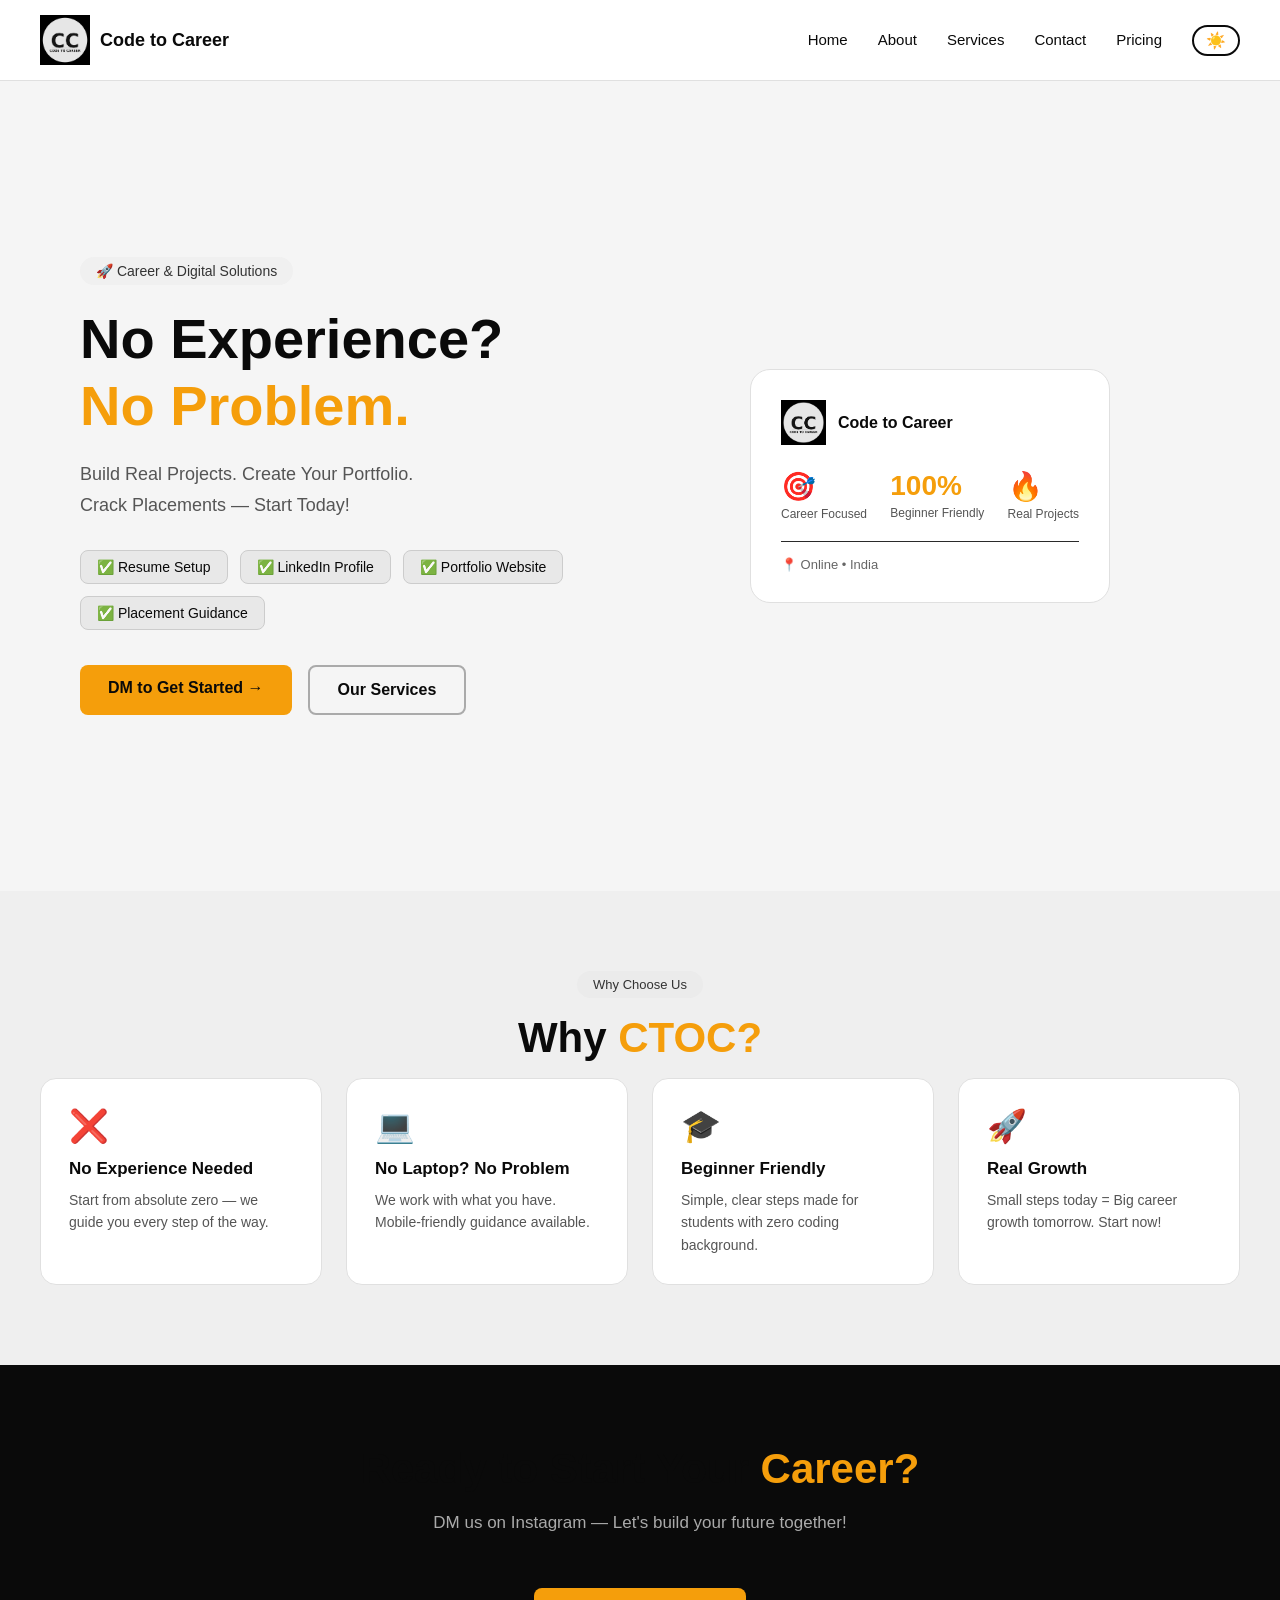
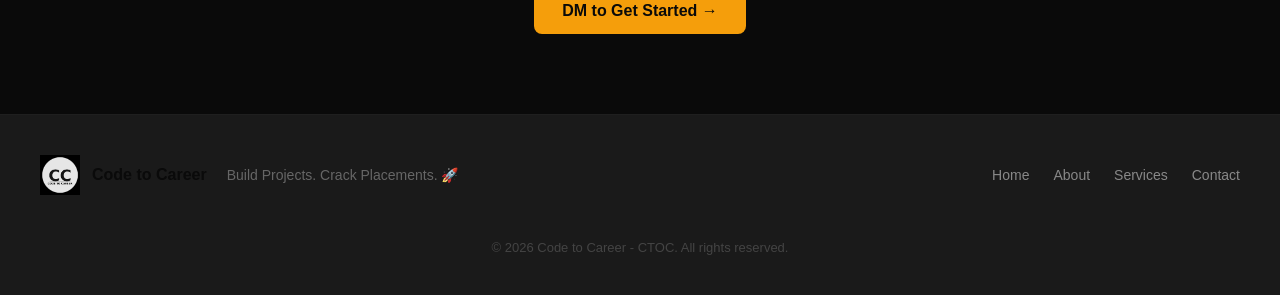
==== index.html @ 70b30215 "CTOC website first commit" ====
<!DOCTYPE html>
<html lang="en">
<head>
    <meta charset="UTF-8">
    <meta name="viewport" content="width=device-width, initial-scale=1.0">
    <title>Code to Career - CTOC</title>
    <link rel="icon" type="image/png" href="./assets/ctoc-white.png">
    <link rel="stylesheet" href="./styles.css">
</head>
<body>
    <nav class="navbar">
        <div class="container">
            <div class="nav-left">
                <img src="./assets/ctoc-white.png" alt="CTOC Logo" class="logo">
                <strong class="brand">Code to Career</strong>
            </div>
            <input type="checkbox" id="menu-toggle" class="menu-toggle">
            <label for="menu-toggle" class="hamburger">
                <span></span><span></span><span></span>
            </label>
            <ul class="nav-links">
                <li><a href="index.html" class="active">Home</a></li>
                <li><a href="about.html">About</a></li>
                <li><a href="services.html">Services</a></li>
                <li><a href="contact.html">Contact</a></li>
                <li><a href="pricing.html">Pricing</a></li>
                <li><button class="toggle-btn" onclick="toggleTheme()">🌙</button></li>
            </ul>
        </div>
    </nav>

    <section class="hero">
        <div class="hero-content">
            <span class="hero-badge">🚀 Career & Digital Solutions</span>
            <h1 class="hero-title">
                No Experience?<br>
                <span class="highlight">No Problem.</span>
            </h1>
            <p class="hero-sub">
                Build Real Projects. Create Your Portfolio.<br>
                Crack Placements — Start Today!
            </p>
            <div class="hero-tags">
                <span>✅ Resume Setup</span>
                <span>✅ LinkedIn Profile</span>
                <span>✅ Portfolio Website</span>
                <span>✅ Placement Guidance</span>
            </div>
            <div class="hero-btns">
                <a href="https://instagram.com/ctoc_careers" class="btn-primary" target="_blank">DM to Get Started →</a>
                <a href="services.html" class="btn-secondary">Our Services</a>
            </div>
        </div>
        <div class="hero-image">
            <div class="hero-card">
                <div class="card-top">
                    <img src="./assets/ctoc-white.png" alt="CTOC" class="card-logo">
                    <span>Code to Career</span>
                </div>
                <div class="card-stats">
                    <div class="stat">
                        <h3>🎯</h3>
                        <p>Career Focused</p>
                    </div>
                    <div class="stat">
                        <h3>100%</h3>
                        <p>Beginner Friendly</p>
                    </div>
                    <div class="stat">
                        <h3>🔥</h3>
                        <p>Real Projects</p>
                    </div>
                </div>
                <p class="card-tag">📍 Online • India</p>
            </div>
        </div>
    </section>

    <!-- Why CTOC -->
    <section class="why-section">
        <div class="section-container">
            <span class="section-badge">Why Choose Us</span>
            <h2 class="section-title">Why <span class="highlight">CTOC?</span></h2>
            <div class="why-grid">
                <div class="why-card">
                    <span>❌</span>
                    <h3>No Experience Needed</h3>
                    <p>Start from absolute zero — we guide you every step of the way.</p>
                </div>
                <div class="why-card">
                    <span>💻</span>
                    <h3>No Laptop? No Problem</h3>
                    <p>We work with what you have. Mobile-friendly guidance available.</p>
                </div>
                <div class="why-card">
                    <span>🎓</span>
                    <h3>Beginner Friendly</h3>
                    <p>Simple, clear steps made for students with zero coding background.</p>
                </div>
                <div class="why-card">
                    <span>🚀</span>
                    <h3>Real Growth</h3>
                    <p>Small steps today = Big career growth tomorrow. Start now!</p>
                </div>
            </div>
        </div>
    </section>

    <!-- CTA -->
    <section class="cta-section">
        <div class="section-container">
            <h2 class="section-title">Ready to Start Your <span class="highlight">Career?</span></h2>
            <p class="section-sub">DM us on Instagram — Let's build your future together!</p>
            <a href="https://instagram.com/ctoc_careers" class="btn-primary" target="_blank">DM to Get Started →</a>
        </div>
    </section>

    <footer class="footer">
        <div class="footer-container">
            <div class="footer-left">
                <img src="./assets/ctoc-white.png" alt="CTOC" class="footer-logo">
                <strong>Code to Career</strong>
                <p>Build Projects. Crack Placements. 🚀</p>
            </div>
            <div class="footer-links">
                <a href="index.html">Home</a>
                <a href="about.html">About</a>
                <a href="services.html">Services</a>
                <a href="contact.html">Contact</a>
            </div>
        </div>
        <p class="footer-copy">© 2026 Code to Career - CTOC. All rights reserved.</p>
    </footer>

    <script>
      const menuToggle = document.getElementById('menu-toggle');
const navLinks = document.querySelector('.nav-links');

document.querySelector('.hamburger').addEventListener('click', () => {
    navLinks.classList.toggle('open');
});
// Auto dark/light mode based on system
if (window.matchMedia('(prefers-color-scheme: light)').matches) {
    document.body.classList.add('light');
    document.querySelector('.toggle-btn').textContent = '☀️';
}
    </script>
</body>
</html>
---- styles.css ----
* {
    margin: 0;
    padding: 0;
    box-sizing: border-box;
    scroll-behavior: smooth;
}

body {
    font-family: 'Segoe UI', sans-serif;
    background-color: #0a0a0a;
    color: #ffffff;
    transition: background 0.3s, color 0.3s;
}

/* ===== LIGHT MODE ===== */
body.light { background-color: #f5f5f5; color: #0a0a0a; }
body.light .navbar { background-color: #ffffff; border-bottom: 1px solid #e0e0e0; }
body.light .brand { color: #0a0a0a; }
body.light .nav-links a { color: #0a0a0a; }
body.light .toggle-btn { border-color: #0a0a0a; }
body.light .hero-card { background: #ffffff; border: 1px solid #e0e0e0; color: #0a0a0a; }
body.light .hero-card .card-top span { color: #0a0a0a; }
body.light .hero-card .stat p { color: #555; }
body.light .hero-badge { background: #f0f0f0; color: #333; }
body.light .hero-sub { color: #555; }
body.light .hero-tags span { background: #e8e8e8; color: #0a0a0a; border-color: #ccc; }
body.light .btn-secondary { color: #0a0a0a; border-color: #aaa; }
body.light .hamburger span { background: #0a0a0a; }
body.light .section-badge { background: #ebebeb; color: #333; }
body.light .about-card { background: #ffffff; border-color: #e0e0e0; }
body.light .about-card p { color: #555; }
body.light .service-card { background: #ffffff; border-color: #e0e0e0; }
body.light .service-card p { color: #555; }
body.light .services { background: #efefef; }
body.light .contact-card { background: #ffffff; border-color: #e0e0e0; }
body.light .contact-card p { color: #555; }
body.light .footer { background: #1a1a1a; }
body.light .founder { background: #ffffff; border-color: #e0e0e0; }
body.light .founder-info p { color: #555; }
body.light .nav-links { background: #ffffff; }

/* ===== NAVBAR ===== */
.navbar {
    background-color: #0a0a0a;
    padding: 15px 40px;
    position: sticky;
    top: 0;
    z-index: 999;
    border-bottom: 1px solid #1f1f1f;
    transition: background 0.3s;
}

.container {
    display: flex;
    align-items: center;
    width: 100%;
    max-width: 1200px;
    margin: 0 auto;
}

.nav-left {
    display: flex;
    align-items: center;
    gap: 10px;
}

.logo { height: 50px; width: auto; }

.brand { color: #ffffff; font-size: 18px; white-space: nowrap; }

.nav-links {
    display: flex;
    list-style: none;
    gap: 30px;
    align-items: center;
    margin-left: auto;
}

.nav-links a {
    color: #ffffff;
    text-decoration: none;
    font-size: 15px;
    transition: color 0.3s;
}

.nav-links a:hover { color: #f59e0b; }

.toggle-btn {
    background: none;
    border: 2px solid #ffffff;
    border-radius: 50px;
    padding: 4px 12px;
    font-size: 16px;
    cursor: pointer;
    transition: all 0.3s;
}

.menu-toggle { display: none; }

.hamburger {
    display: none;
    flex-direction: column;
    gap: 5px;
    cursor: pointer;
    margin-left: auto;
}

.hamburger span {
    width: 25px;
    height: 2px;
    background: #ffffff;
    border-radius: 2px;
    transition: all 0.3s;
}

/* ===== HERO ===== */
.hero {
    min-height: 90vh;
    display: flex;
    align-items: center;
    justify-content: space-between;
    padding: 80px 40px;
    max-width: 1200px;
    margin: 0 auto;
    gap: 40px;
}

.hero-content { flex: 1; }

.hero-badge {
    display: inline-block;
    background: #1f1f1f;
    color: #f59e0b;
    padding: 6px 16px;
    border-radius: 50px;
    font-size: 14px;
    margin-bottom: 20px;
}

.hero-title {
    font-size: 56px;
    font-weight: 800;
    line-height: 1.2;
    margin-bottom: 20px;
}

.highlight { color: #f59e0b; }

.hero-sub {
    font-size: 18px;
    color: #aaaaaa;
    line-height: 1.7;
    margin-bottom: 30px;
}

.hero-tags {
    display: flex;
    flex-wrap: wrap;
    gap: 12px;
    margin-bottom: 35px;
}

.hero-tags span {
    background: #1a1a1a;
    color: #ffffff;
    padding: 8px 16px;
    border-radius: 8px;
    font-size: 14px;
    border: 1px solid #2a2a2a;
}

.hero-btns { display: flex; gap: 16px; flex-wrap: wrap; }

.btn-primary {
    background: #f59e0b;
    color: #0a0a0a;
    padding: 14px 28px;
    border-radius: 8px;
    text-decoration: none;
    font-weight: 700;
    font-size: 16px;
    transition: all 0.3s;
    display: inline-block;
}

.btn-primary:hover { background: #d97706; transform: translateY(-2px); }

.btn-secondary {
    background: transparent;
    color: #ffffff;
    padding: 14px 28px;
    border-radius: 8px;
    text-decoration: none;
    font-weight: 600;
    font-size: 16px;
    border: 2px solid #333;
    transition: all 0.3s;
    display: inline-block;
}

.btn-secondary:hover { border-color: #f59e0b; color: #f59e0b; }

.hero-image { flex: 1; display: flex; justify-content: center; }

.hero-card {
    background: #141414;
    border: 1px solid #2a2a2a;
    border-radius: 20px;
    padding: 30px;
    width: 100%;
    max-width: 360px;
}

.card-top { display: flex; align-items: center; gap: 12px; margin-bottom: 25px; }
.card-logo { height: 45px; width: auto; }
.card-top span { font-weight: 700; font-size: 16px; color: #fff; }

.card-stats { display: flex; justify-content: space-between; margin-bottom: 20px; }
.stat h3 { font-size: 28px; font-weight: 800; color: #f59e0b; }
.stat p { font-size: 12px; color: #888; margin-top: 4px; }

.card-tag {
    font-size: 13px;
    color: #666;
    border-top: 1px solid #2a2a2a;
    padding-top: 15px;
}

/* ===== SECTIONS ===== */
.section { padding: 80px 40px; }

.section-container {
    max-width: 1200px;
    margin: 0 auto;
    text-align: center;
}

.section-badge {
    display: inline-block;
    background: #1f1f1f;
    color: #f59e0b;
    padding: 6px 16px;
    border-radius: 50px;
    font-size: 13px;
    margin-bottom: 16px;
}

.section-title {
    font-size: 42px;
    font-weight: 800;
    margin-bottom: 16px;
}

.section-sub {
    font-size: 17px;
    color: #aaa;
    max-width: 600px;
    margin: 0 auto 50px;
    line-height: 1.7;
}

/* ===== ABOUT ===== */
.about-grid {
    display: grid;
    grid-template-columns: repeat(3, 1fr);
    gap: 24px;
    margin-bottom: 60px;
    text-align: left;
}

.about-card {
    background: #141414;
    border: 1px solid #2a2a2a;
    border-radius: 16px;
    padding: 28px;
    transition: transform 0.3s;
}

.about-card:hover { transform: translateY(-4px); }
.about-icon { font-size: 32px; display: block; margin-bottom: 16px; }
.about-card h3 { font-size: 20px; margin-bottom: 10px; }
.about-card p { color: #888; line-height: 1.6; font-size: 15px; }

.founder {
    display: flex;
    align-items: center;
    gap: 40px;
    background: #141414;
    border: 1px solid #2a2a2a;
    border-radius: 20px;
    padding: 40px;
    text-align: left;
    margin-top: 20px;
}

.founder-placeholder {
    width: 120px;
    height: 120px;
    border-radius: 50%;
    background: #f59e0b;
    color: #0a0a0a;
    font-size: 36px;
    font-weight: 800;
    display: flex;
    align-items: center;
    justify-content: center;
    flex-shrink: 0;
}

.founder-info h3 { font-size: 22px; margin: 10px 0; }
.founder-info p { color: #888; line-height: 1.7; margin-bottom: 20px; font-style: italic; }

/* ===== SERVICES ===== */
.services { background: #0d0d0d; }

.services-grid {
    display: grid;
    grid-template-columns: repeat(3, 1fr);
    gap: 24px;
    text-align: left;
}

.service-card {
    background: #141414;
    border: 1px solid #2a2a2a;
    border-radius: 16px;
    padding: 28px;
    transition: transform 0.3s, border-color 0.3s;
    position: relative;
}

.service-card:hover { transform: translateY(-4px); border-color: #f59e0b; }
.service-icon { font-size: 32px; display: block; margin-bottom: 16px; }
.service-card h3 { font-size: 18px; margin-bottom: 10px; }
.service-card p { color: #888; line-height: 1.6; font-size: 15px; }

.highlight-card { border-color: #f59e0b44; }

.coming-soon {
    display: inline-block;
    background: #f59e0b;
    color: #0a0a0a;
    font-size: 12px;
    font-weight: 700;
    padding: 4px 12px;
    border-radius: 50px;
    margin-top: 12px;
}

/* ===== CONTACT ===== */
.contact-grid {
    display: grid;
    grid-template-columns: repeat(2, 1fr);
    gap: 24px;
    max-width: 800px;
    margin: 0 auto;
}

.contact-card {
    background: #141414;
    border: 1px solid #2a2a2a;
    border-radius: 16px;
    padding: 28px;
    transition: transform 0.3s;
}

.contact-card:hover { transform: translateY(-4px); }
.contact-icon { font-size: 32px; display: block; margin-bottom: 16px; }
.contact-card h3 { font-size: 20px; margin-bottom: 8px; }
.contact-card p { color: #888; margin-bottom: 20px; font-size: 15px; }

/* ===== FOOTER ===== */
.footer {
    background: #050505;
    padding: 40px;
    border-top: 1px solid #1f1f1f;
}

.footer-container {
    max-width: 1200px;
    margin: 0 auto;
    display: flex;
    justify-content: space-between;
    align-items: center;
    margin-bottom: 24px;
    flex-wrap: wrap;
    gap: 20px;
}

.footer-left {
    display: flex;
    align-items: center;
    gap: 12px;
}

.footer-logo { height: 40px; }
.footer-left strong { font-size: 16px; }
.footer-left p { color: #666; font-size: 14px; margin-left: 8px; }

.footer-links {
    display: flex;
    gap: 24px;
}

.footer-links a {
    color: #888;
    text-decoration: none;
    font-size: 14px;
    transition: color 0.3s;
}

.footer-links a:hover { color: #f59e0b; }

.footer-copy {
    text-align: center;
    color: #444;
    font-size: 13px;
    max-width: 1200px;
    margin: 0 auto;
    border-top: 1px solid #1a1a1a;
    padding-top: 20px;
}

/* ===== MEDIA QUERIES ===== */
@media (max-width: 768px) {
    .navbar { padding: 15px 20px; }
    .hamburger { display: flex; }

    .nav-links {
        display: none;
        flex-direction: column;
        position: absolute;
        top: 80px;
        left: 0;
        width: 100%;
        background: #0a0a0a;
        padding: 20px;
        gap: 20px;
        border-bottom: 1px solid #1f1f1f;
    }

    .menu-toggle:checked ~ .nav-links { display: flex; }

    .hero {
        flex-direction: column;
        padding: 40px 20px;
        text-align: center;
        min-height: auto;
    }

    .hero-title { font-size: 36px; }
    .hero-tags { justify-content: center; }
    .hero-btns { justify-content: center; }
    .hero-card { max-width: 100%; }

    .section { padding: 60px 20px; }
    .section-title { font-size: 32px; }

    .about-grid { grid-template-columns: 1fr; }
    .services-grid { grid-template-columns: 1fr; }
    .contact-grid { grid-template-columns: 1fr; }

    .founder {
        flex-direction: column;
        text-align: center;
    }

    .footer-container { flex-direction: column; text-align: center; }
    .footer-left { flex-direction: column; }
    .footer-links { flex-wrap: wrap; justify-content: center; }
}

@media (max-width: 480px) {
    .hero-title { font-size: 28px; }
    .btn-primary, .btn-secondary { width: 100%; text-align: center; }
    .brand { font-size: 14px; }
}

/* ===== PAGE HERO ===== */
.page-hero {
    padding: 80px 40px 40px;
    text-align: center;
}

/* ===== WHY SECTION ===== */
.why-section { padding: 80px 40px; background: #0d0d0d; }
.why-grid {
    display: grid;
    grid-template-columns: repeat(4, 1fr);
    gap: 24px;
    text-align: left;
}
.why-card {
    background: #141414;
    border: 1px solid #2a2a2a;
    border-radius: 16px;
    padding: 28px;
    transition: transform 0.3s;
}
.why-card:hover { transform: translateY(-4px); }
.why-card span { font-size: 32px; display: block; margin-bottom: 14px; }
.why-card h3 { font-size: 17px; margin-bottom: 10px; }
.why-card p { color: #888; font-size: 14px; line-height: 1.6; }

body.light .why-section { background: #efefef; }
body.light .why-card { background: #ffffff; border-color: #e0e0e0; }
body.light .why-card p { color: #555; }

/* ===== CTA SECTION ===== */
.cta-section {
    padding: 80px 40px;
    text-align: center;
    background: #0a0a0a;
}

/* ===== TEAM ===== */
.team-grid {
    display: grid;
    grid-template-columns: repeat(3, 1fr);
    gap: 24px;
    margin-top: 30px;
}

.team-card {
    background: #141414;
    border: 1px solid #2a2a2a;
    border-radius: 20px;
    padding: 32px 24px;
    text-align: center;
    transition: transform 0.3s;
}

.team-card:hover { transform: translateY(-4px); }

.team-photo {
    width: 90px;
    height: 90px;
    border-radius: 50%;
    background: #f59e0b;
    color: #0a0a0a;
    font-size: 36px;
    font-weight: 800;
    display: flex;
    align-items: center;
    justify-content: center;
    margin: 0 auto 16px;
}

.team-card h3 { font-size: 20px; margin-bottom: 6px; }

.team-role {
    display: inline-block;
    background: #f59e0b22;
    color: #f59e0b;
    font-size: 13px;
    font-weight: 600;
    padding: 4px 14px;
    border-radius: 50px;
    margin-bottom: 14px;
}

.team-card p {
    color: #888;
    font-size: 14px;
    line-height: 1.6;
    margin-bottom: 20px;
}

.team-links {
    display: flex;
    gap: 12px;
    justify-content: center;
}

.team-links a {
    color: #f59e0b;
    text-decoration: none;
    font-size: 13px;
    border: 1px solid #f59e0b44;
    padding: 6px 14px;
    border-radius: 6px;
    transition: all 0.3s;
}

.team-links a:hover { background: #f59e0b; color: #0a0a0a; }

body.light .team-card { background: #ffffff; border-color: #e0e0e0; }
body.light .team-card p { color: #555; }

@media (max-width: 768px) {
    .why-grid { grid-template-columns: 1fr 1fr; }
    .team-grid { grid-template-columns: 1fr; }
    .page-hero { padding: 60px 20px 30px; }
}

@media (max-width: 480px) {
    .why-grid { grid-template-columns: 1fr; }
}

/* ===== TEAM PHOTO ===== */
.team-photo-wrap {
    width: 110px;
    height: 110px;
    border-radius: 50%;
    margin: 0 auto 16px;
    overflow: hidden;
    border: 3px solid #f59e0b;
}

.team-img {
    width: 100%;
    height: 100%;
    object-fit: cover;
}

.founder-role { background: #f59e0b22; color: #f59e0b; }
.sales-role   { background: #10b98122; color: #10b981; }
.dev-role     { background: #8b5cf622; color: #8b5cf6; }

/* ===== TEAM PHOTO FIX ===== */
.team-photo-wrap {
    width: 120px;
    height: 120px;
    border-radius: 50%;
    margin: 0 auto 16px;
    overflow: hidden;
    border: 3px solid #f59e0b;
    flex-shrink: 0;
}

.team-img {
    width: 100%;
    height: 100%;
    object-fit: cover;
    object-position: top center;
}

.founder-border { border-color: #f59e0b; }
.sales-border   { border-color: #10b981; }
.dev-border     { border-color: #8b5cf6; }

.team-card {
    background: #141414;
    border: 1px solid #2a2a2a;
    border-radius: 20px;
    padding: 32px 24px;
    text-align: center;
    transition: transform 0.3s;
}

.team-card:hover { transform: translateY(-4px); }
.team-card h3 { font-size: 20px; margin-bottom: 6px; }

.team-role {
    display: inline-block;
    font-size: 13px;
    font-weight: 600;
    padding: 4px 14px;
    border-radius: 50px;
    margin-bottom: 14px;
}

.founder-role { background: #f59e0b22; color: #f59e0b; }
.sales-role   { background: #10b98122; color: #10b981; }
.dev-role     { background: #8b5cf622; color: #8b5cf6; }

.team-card p {
    color: #888;
    font-size: 14px;
    line-height: 1.6;
    margin-bottom: 20px;
}

.team-links {
    display: flex;
    gap: 12px;
    justify-content: center;
}

.team-links a {
    color: #f59e0b;
    text-decoration: none;
    font-size: 13px;
    border: 1px solid #f59e0b44;
    padding: 6px 14px;
    border-radius: 6px;
    transition: all 0.3s;
}

.team-links a:hover { background: #f59e0b; color: #0a0a0a; }

.team-grid {
    display: grid;
    grid-template-columns: repeat(3, 1fr);
    gap: 24px;
    margin-top: 30px;
}

body.light .team-card { background: #ffffff; border-color: #e0e0e0; }
body.light .team-card p { color: #555; }

@media (max-width: 768px) {
    .team-grid { grid-template-columns: 1fr; }
}

/* ===== TEAM PHOTO BETTER STYLE ===== */
.team-photo-wrap {
    width: 140px;
    height: 140px;
    border-radius: 50%;
    margin: 0 auto 20px;
    overflow: hidden;
    padding: 4px;
    position: relative;
}

.founder-border { background: linear-gradient(135deg, #f59e0b, #f97316); }
.sales-border   { background: linear-gradient(135deg, #10b981, #06b6d4); }
.dev-border     { background: linear-gradient(135deg, #8b5cf6, #ec4899); }

.team-photo-inner {
    width: 100%;
    height: 100%;
    border-radius: 50%;
    overflow: hidden;
    background: #0a0a0a;
}

.team-img {
    width: 100%;
    height: 100%;
    object-fit: cover;
    object-position: top center;
    border-radius: 50%;
    transition: transform 0.4s;
}

.team-card:hover .team-img {
    transform: scale(1.08);
}

/* ===== CERTIFICATE PAGE ===== */
.cert-benefits {
    display: grid;
    grid-template-columns: repeat(4, 1fr);
    gap: 24px;
    margin-top: 40px;
    text-align: left;
}

.cert-benefit-card {
    background: #141414;
    border: 1px solid #2a2a2a;
    border-radius: 16px;
    padding: 28px;
    transition: transform 0.3s;
}

.cert-benefit-card:hover { transform: translateY(-4px); }
.cert-benefit-card span { font-size: 32px; display: block; margin-bottom: 14px; }
.cert-benefit-card h3 { font-size: 17px; margin-bottom: 10px; }
.cert-benefit-card p { color: #888; font-size: 14px; line-height: 1.6; }

.cert-programs {
    display: flex;
    flex-direction: column;
    gap: 20px;
    margin-top: 30px;
}

.cert-card {
    background: #141414;
    border: 1px solid #2a2a2a;
    border-radius: 16px;
    padding: 28px;
    display: flex;
    align-items: center;
    gap: 24px;
    transition: border-color 0.3s;
    text-align: left;
}

.cert-card:hover { border-color: #f59e0b; }

.cert-icon {
    font-size: 42px;
    flex-shrink: 0;
    width: 70px;
    height: 70px;
    background: #1a1a1a;
    border-radius: 14px;
    display: flex;
    align-items: center;
    justify-content: center;
}

.cert-info { flex: 1; }
.cert-info h3 { font-size: 20px; margin-bottom: 8px; }
.cert-info p { color: #888; font-size: 14px; line-height: 1.6; margin-bottom: 14px; }

.cert-tags {
    display: flex;
    gap: 8px;
    flex-wrap: wrap;
}

.cert-tags span {
    background: #1f1f1f;
    color: #f59e0b;
    font-size: 12px;
    padding: 4px 12px;
    border-radius: 50px;
    border: 1px solid #f59e0b33;
}

.cert-cta {
    margin-top: 80px;
    text-align: center;
    padding: 60px;
    background: #141414;
    border-radius: 24px;
    border: 1px solid #2a2a2a;
}

body.light .cert-benefit-card { background: #fff; border-color: #e0e0e0; }
body.light .cert-benefit-card p { color: #555; }
body.light .cert-card { background: #fff; border-color: #e0e0e0; }
body.light .cert-info p { color: #555; }
body.light .cert-icon { background: #f0f0f0; }
body.light .cert-tags span { background: #fff8e7; }
body.light .cert-cta { background: #fff; border-color: #e0e0e0; }

@media (max-width: 768px) {
    .cert-benefits { grid-template-columns: 1fr 1fr; }
    .cert-card { flex-direction: column; text-align: center; }
    .cert-tags { justify-content: center; }
    .cert-cta { padding: 30px 20px; }
}

@media (max-width: 480px) {
    .cert-benefits { grid-template-columns: 1fr; }
}

/* ===== PRICING ===== */
.btn-download {
    display: inline-block;
    background: #f59e0b;
    color: #0a0a0a;
    padding: 14px 32px;
    border-radius: 8px;
    text-decoration: none;
    font-weight: 700;
    font-size: 16px;
    margin-top: 20px;
    transition: all 0.3s;
    border: none;
    cursor: pointer;
}

.btn-download:hover { background: #d97706; transform: translateY(-2px); }

.pricing-grid {
    display: grid;
    grid-template-columns: repeat(4, 1fr);
    gap: 24px;
    margin-top: 40px;
    align-items: start;
}

.pricing-grid.two-col {
    grid-template-columns: repeat(2, 1fr);
    max-width: 800px;
    margin: 40px auto 0;
}

.pricing-card {
    background: #141414;
    border: 1px solid #2a2a2a;
    border-radius: 20px;
    padding: 28px 24px;
    text-align: left;
    position: relative;
    transition: transform 0.3s;
}

.pricing-card:hover { transform: translateY(-4px); }

.popular-card {
    border-color: #f59e0b;
    background: #141414;
}

.popular-badge {
    display: inline-block;
    background: #f59e0b;
    color: #0a0a0a;
    font-size: 11px;
    font-weight: 700;
    padding: 4px 14px;
    border-radius: 50px;
    margin-bottom: 16px;
    letter-spacing: 1px;
}

.pricing-icon { font-size: 36px; margin-bottom: 12px; }

.pricing-price {
    font-size: 36px;
    font-weight: 800;
    color: #f59e0b;
    margin-bottom: 8px;
}

.pricing-price span {
    font-size: 12px;
    color: #666;
    font-weight: 400;
    display: block;
}

.pricing-card h3 {
    font-size: 18px;
    margin-bottom: 16px;
    color: #fff;
}

.pricing-features {
    list-style: none;
    margin-bottom: 20px;
}

.pricing-features li {
    font-size: 13px;
    color: #aaa;
    padding: 5px 0;
    border-bottom: 1px solid #1f1f1f;
    line-height: 1.5;
}

.best-for {
    font-size: 12px;
    color: #666;
    font-style: italic;
    margin-bottom: 20px;
    line-height: 1.5;
}

.plan-tag {
    font-size: 11px;
    color: #f59e0b;
    letter-spacing: 1px;
    margin-bottom: 16px;
    font-weight: 600;
}

body.light .pricing-card { background: #fff; border-color: #e0e0e0; }
body.light .popular-card { border-color: #f59e0b; }
body.light .pricing-card h3 { color: #0a0a0a; }
body.light .pricing-features li { color: #555; border-color: #eee; }
body.light .best-for { color: #888; }

@media (max-width: 1024px) {
    .pricing-grid { grid-template-columns: repeat(2, 1fr); }
}

@media (max-width: 768px) {
    .pricing-grid { grid-template-columns: 1fr; }
    .pricing-grid.two-col { grid-template-columns: 1fr; }
}

/* ===== CERTIFICATE PREVIEW ===== */
.cert-preview-section {
    margin-top: 70px;
    text-align: center;
}

.cert-preview-box {
    background: #141414;
    border: 2px solid #f59e0b44;
    border-radius: 20px;
    padding: 30px;
    margin-top: 30px;
}

.cert-preview-btns {
    display: flex;
    gap: 16px;
    justify-content: center;
    margin-top: 20px;
    flex-wrap: wrap;
}

body.light .cert-preview-box {
    background: #ffffff;
    border-color: #f59e0b66;
}

@media (max-width: 768px) {
    .cert-preview-box iframe {
        height: 300px;
    }
}
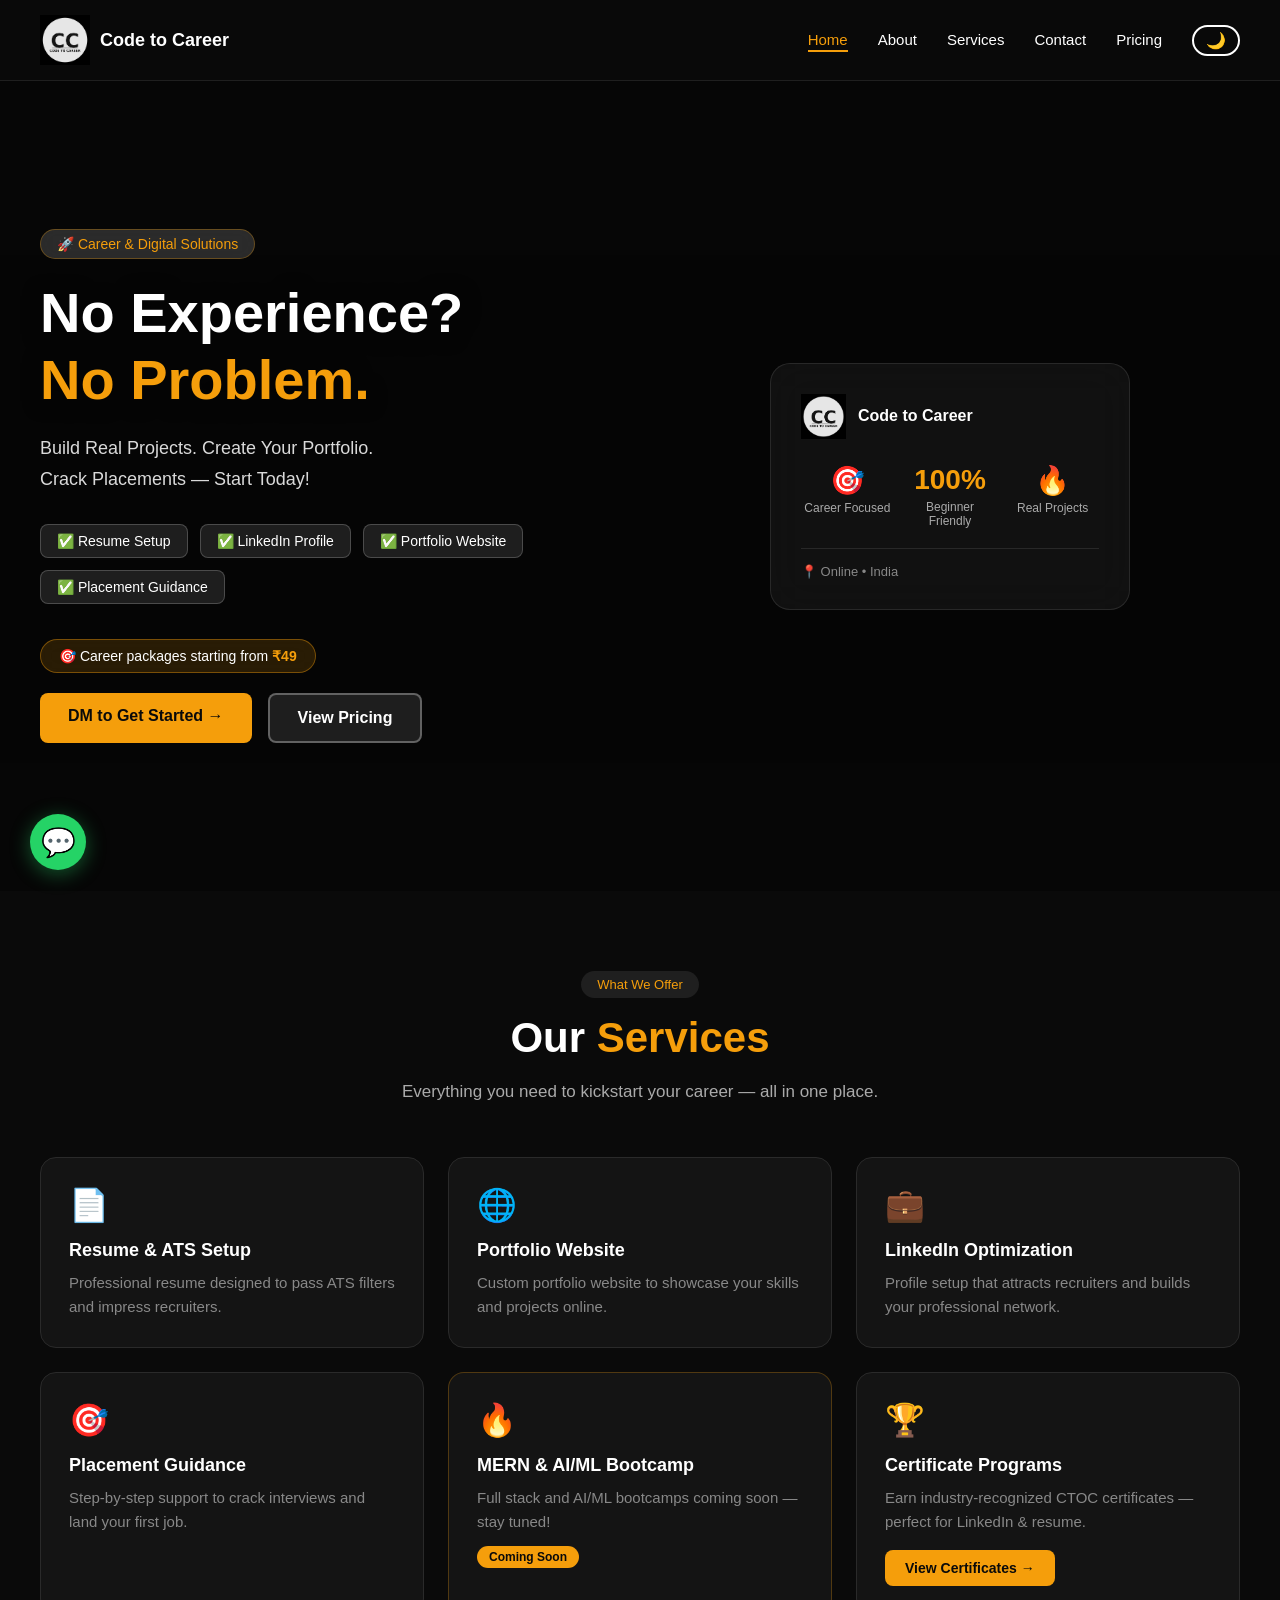
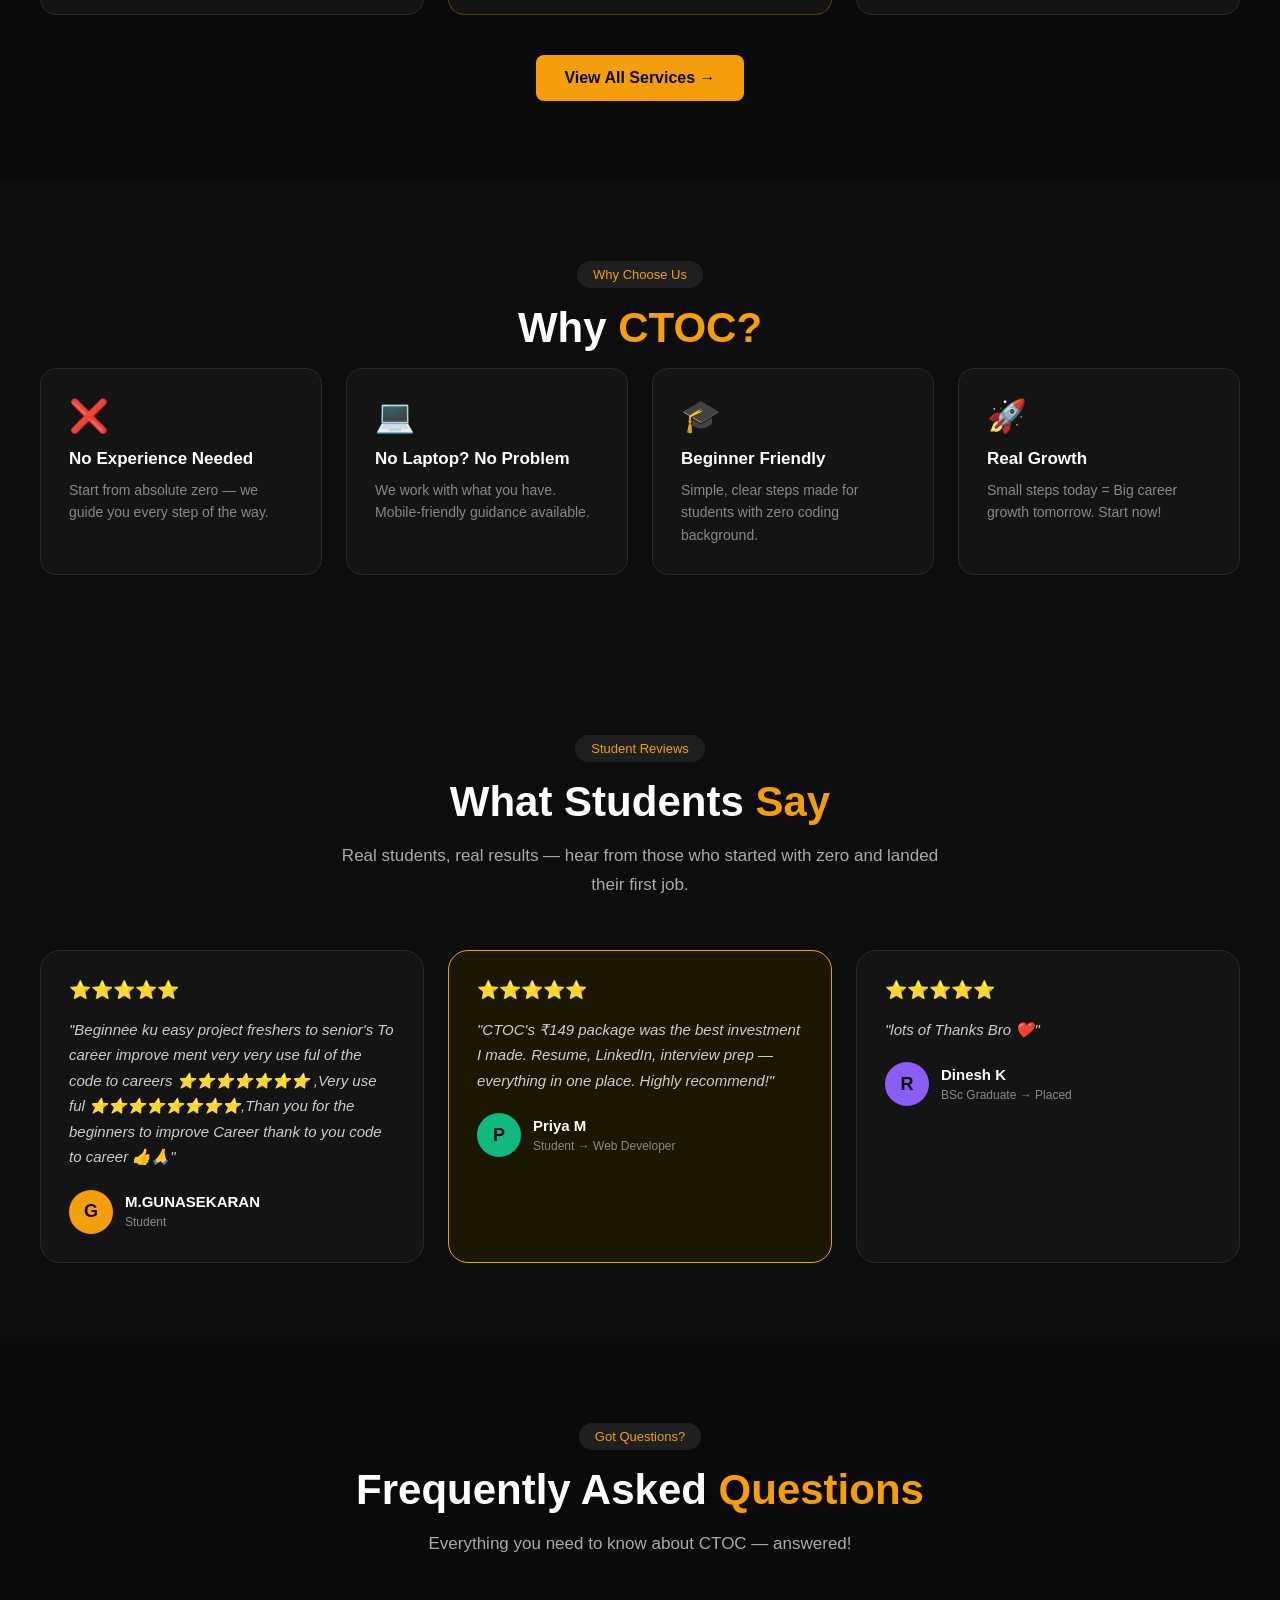
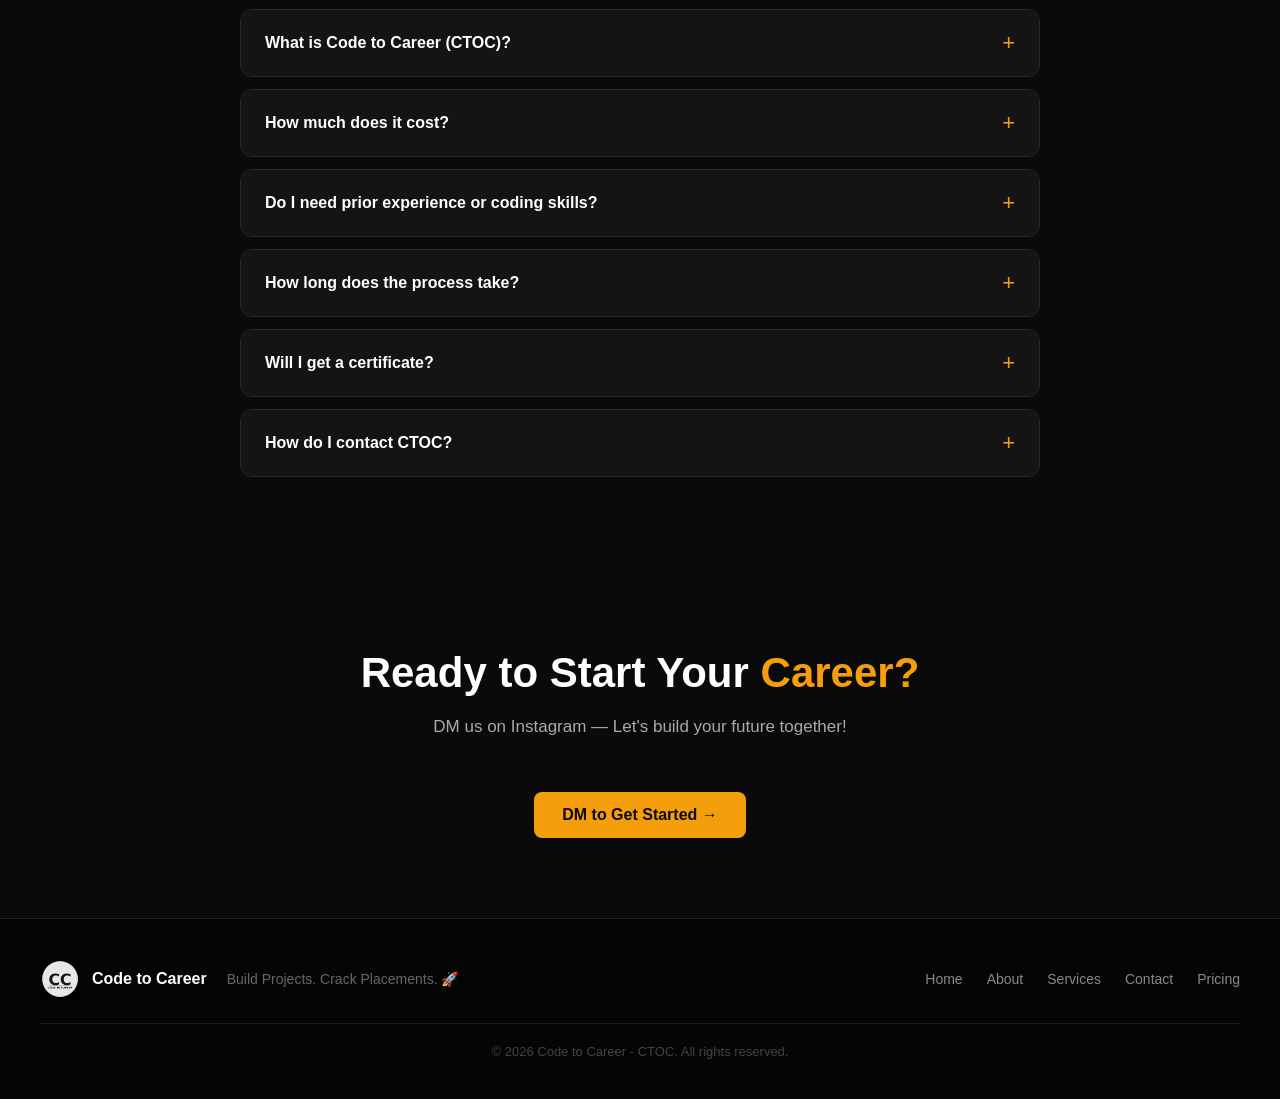
==== commit a460e357: "updtaed a animation" ====
--- a/index.html
+++ b/index.html
@@ -3,12 +3,35 @@
 <head>
     <meta charset="UTF-8">
     <meta name="viewport" content="width=device-width, initial-scale=1.0">
-    <title>Code to Career - CTOC</title>
+    <title>Code to Career - CTOC | Career & Digital Solutions</title>
+    <!-- SEO Meta Tags -->
+    <meta name="description" content="Code to Career (CTOC) helps students become placement-ready with ATS resumes, LinkedIn optimization, portfolio websites, and placement guidance. Starting from ₹49!">
+    <meta name="keywords" content="Code to Career, CTOC, career guidance, resume building, LinkedIn optimization, portfolio website, placement guidance, fresher jobs, student career, ATS resume">
+    <meta name="author" content="Code to Career - CTOC">
+    <meta name="robots" content="index, follow">
+
+    <!-- Open Graph (WhatsApp, Facebook, Instagram preview) -->
+    <meta property="og:type" content="website">
+    <meta property="og:title" content="Code to Career - CTOC | Career & Digital Solutions">
+    <meta property="og:description" content="Code to Career (CTOC) helps students become placement-ready with ATS resumes, LinkedIn optimization, portfolio websites, and placement guidance. Starting from ₹49!">
+    <meta property="og:url" content="https://ctoc-careers.github.io">
+    <meta property="og:image" content="https://ctoc-careers.github.io/assets/ctoc-white.png">
+    <meta property="og:site_name" content="Code to Career - CTOC">
+
+    <!-- Twitter Card -->
+    <meta name="twitter:card" content="summary_large_image">
+    <meta name="twitter:title" content="Code to Career - CTOC | Career & Digital Solutions">
+    <meta name="twitter:description" content="Code to Career (CTOC) helps students become placement-ready with ATS resumes, LinkedIn optimization, portfolio websites, and placement guidance. Starting from ₹49!">
+    <meta name="twitter:image" content="https://ctoc-careers.github.io/assets/ctoc-white.png">
+
     <link rel="icon" type="image/png" href="./assets/ctoc-white.png">
     <link rel="stylesheet" href="./styles.css">
+    <script>if(localStorage.getItem('ctoc_theme')==='light')document.documentElement.setAttribute('data-theme','light');</script>
 </head>
 <body>
-    <nav class="navbar">
+
+    <!-- NAVBAR -->
+    <nav class="navbar" id="navbar">
         <div class="container">
             <div class="nav-left">
                 <img src="./assets/ctoc-white.png" alt="CTOC Logo" class="logo">
@@ -29,26 +52,30 @@
         </div>
     </nav>
 
-    <section class="hero">
+    <!-- HERO -->
+    <section class="hero" id="home">
+        <div class="hero-video-wrap">
+            <video class="hero-video" autoplay muted loop playsinline>
+                <source src="./assets/background.mp4" type="video/mp4">
+            </video>
+        </div>
+        <div class="hero-overlay"></div>
         <div class="hero-content">
             <span class="hero-badge">🚀 Career & Digital Solutions</span>
-            <h1 class="hero-title">
-                No Experience?<br>
-                <span class="highlight">No Problem.</span>
-            </h1>
-            <p class="hero-sub">
-                Build Real Projects. Create Your Portfolio.<br>
-                Crack Placements — Start Today!
-            </p>
+            <h1 class="hero-title">No Experience?<br><span class="highlight">No Problem.</span></h1>
+            <p class="hero-sub">Build Real Projects. Create Your Portfolio.<br>Crack Placements — Start Today!</p>
             <div class="hero-tags">
                 <span>✅ Resume Setup</span>
                 <span>✅ LinkedIn Profile</span>
                 <span>✅ Portfolio Website</span>
                 <span>✅ Placement Guidance</span>
             </div>
+            <div class="hero-price-badge">
+                🎯 Career packages starting from <strong>₹49</strong>
+            </div>
             <div class="hero-btns">
                 <a href="https://instagram.com/ctoc_careers" class="btn-primary" target="_blank">DM to Get Started →</a>
-                <a href="services.html" class="btn-secondary">Our Services</a>
+                <a href="pricing.html" class="btn-secondary">View Pricing</a>
             </div>
         </div>
         <div class="hero-image">
@@ -58,50 +85,195 @@
                     <span>Code to Career</span>
                 </div>
                 <div class="card-stats">
-                    <div class="stat">
-                        <h3>🎯</h3>
-                        <p>Career Focused</p>
-                    </div>
-                    <div class="stat">
-                        <h3>100%</h3>
-                        <p>Beginner Friendly</p>
-                    </div>
-                    <div class="stat">
-                        <h3>🔥</h3>
-                        <p>Real Projects</p>
-                    </div>
+                    <div class="stat"><h3>🎯</h3><p>Career Focused</p></div>
+                    <div class="stat"><h3>100%</h3><p>Beginner Friendly</p></div>
+                    <div class="stat"><h3>🔥</h3><p>Real Projects</p></div>
                 </div>
                 <p class="card-tag">📍 Online • India</p>
             </div>
         </div>
     </section>
 
-    <!-- Why CTOC -->
+    <!-- SERVICES PREVIEW -->
+    <section class="services-preview section">
+        <div class="section-container">
+            <span class="section-badge">What We Offer</span>
+            <h2 class="section-title">Our <span class="highlight">Services</span></h2>
+            <p class="section-sub">Everything you need to kickstart your career — all in one place.</p>
+            <div class="services-grid">
+                <div class="service-card">
+                    <span class="service-icon">📄</span>
+                    <h3>Resume & ATS Setup</h3>
+                    <p>Professional resume designed to pass ATS filters and impress recruiters.</p>
+                </div>
+                <div class="service-card">
+                    <span class="service-icon">🌐</span>
+                    <h3>Portfolio Website</h3>
+                    <p>Custom portfolio website to showcase your skills and projects online.</p>
+                </div>
+                <div class="service-card">
+                    <span class="service-icon">💼</span>
+                    <h3>LinkedIn Optimization</h3>
+                    <p>Profile setup that attracts recruiters and builds your professional network.</p>
+                </div>
+                <div class="service-card">
+                    <span class="service-icon">🎯</span>
+                    <h3>Placement Guidance</h3>
+                    <p>Step-by-step support to crack interviews and land your first job.</p>
+                </div>
+                <div class="service-card highlight-card">
+                    <span class="service-icon">🔥</span>
+                    <h3>MERN & AI/ML Bootcamp</h3>
+                    <p>Full stack and AI/ML bootcamps coming soon — stay tuned!</p>
+                    <span class="coming-soon">Coming Soon</span>
+                </div>
+                <div class="service-card">
+                    <span class="service-icon">🏆</span>
+                    <h3>Certificate Programs</h3>
+                    <p>Earn industry-recognized CTOC certificates — perfect for LinkedIn & resume.</p>
+                    <a href="certificate.html" class="btn-primary" style="margin-top:16px; font-size:14px; padding:10px 20px; display:inline-block;">View Certificates →</a>
+                </div>
+            </div>
+            <div style="text-align:center; margin-top:40px;">
+                <a href="services.html" class="btn-primary">View All Services →</a>
+            </div>
+        </div>
+    </section>
+
+    <!-- WHY CTOC -->
     <section class="why-section">
         <div class="section-container">
             <span class="section-badge">Why Choose Us</span>
             <h2 class="section-title">Why <span class="highlight">CTOC?</span></h2>
             <div class="why-grid">
-                <div class="why-card">
-                    <span>❌</span>
-                    <h3>No Experience Needed</h3>
-                    <p>Start from absolute zero — we guide you every step of the way.</p>
-                </div>
-                <div class="why-card">
-                    <span>💻</span>
-                    <h3>No Laptop? No Problem</h3>
-                    <p>We work with what you have. Mobile-friendly guidance available.</p>
-                </div>
-                <div class="why-card">
-                    <span>🎓</span>
-                    <h3>Beginner Friendly</h3>
-                    <p>Simple, clear steps made for students with zero coding background.</p>
-                </div>
-                <div class="why-card">
-                    <span>🚀</span>
-                    <h3>Real Growth</h3>
-                    <p>Small steps today = Big career growth tomorrow. Start now!</p>
-                </div>
+                <div class="why-card"><span>❌</span><h3>No Experience Needed</h3><p>Start from absolute zero — we guide you every step of the way.</p></div>
+                <div class="why-card"><span>💻</span><h3>No Laptop? No Problem</h3><p>We work with what you have. Mobile-friendly guidance available.</p></div>
+                <div class="why-card"><span>🎓</span><h3>Beginner Friendly</h3><p>Simple, clear steps made for students with zero coding background.</p></div>
+                <div class="why-card"><span>🚀</span><h3>Real Growth</h3><p>Small steps today = Big career growth tomorrow. Start now!</p></div>
+            </div>
+        </div>
+    </section>
+
+    <!-- TESTIMONIALS -->
+    <section class="testimonials section">
+        <div class="section-container">
+            <span class="section-badge">Student Reviews</span>
+            <h2 class="section-title">What Students <span class="highlight">Say</span></h2>
+            <p class="section-sub">Real students, real results — hear from those who started with zero and landed their first job.</p>
+            <div class="testimonials-grid">
+                <div class="testimonial-card">
+                    <div class="testimonial-stars">⭐⭐⭐⭐⭐</div>
+                    <p class="testimonial-text">"Beginnee ku easy project freshers to senior's To career improve ment very very use ful of the code to careers ⭐⭐⭐⭐⭐⭐⭐ ,Very use ful ⭐⭐⭐⭐⭐⭐⭐⭐,Than you for the beginners to improve Career thank to you code to career 👍🙏"</p>
+                    <div class="testimonial-author">
+                        <div class="testimonial-avatar">G</div>
+                        <div>
+                            <h4>M.GUNASEKARAN</h4>
+                            <span>Student</span>
+                        </div>
+                    </div>
+                </div>
+                <div class="testimonial-card featured-testimonial">
+                    <div class="testimonial-stars">⭐⭐⭐⭐⭐</div>
+                    <p class="testimonial-text">"CTOC's ₹149 package was the best investment I made. Resume, LinkedIn, interview prep — everything in one place. Highly recommend!"</p>
+                    <div class="testimonial-author">
+                        <div class="testimonial-avatar" style="background:#10b981;">P</div>
+                        <div>
+                            <h4>Priya M</h4>
+                            <span>Student → Web Developer</span>
+                        </div>
+                    </div>
+                </div>
+                <div class="testimonial-card">
+                    <div class="testimonial-stars">⭐⭐⭐⭐⭐</div>
+                    <p class="testimonial-text">"lots of Thanks Bro ❤️"</p>
+                    <div class="testimonial-author">
+                        <div class="testimonial-avatar" style="background:#8b5cf6;">R</div>
+                        <div>
+                            <h4>Dinesh K</h4>
+                            <span>BSc Graduate → Placed</span>
+                        </div>
+                    </div>
+                </div>
+            </div>
+        </div>
+    </section>
+
+
+    <!-- FAQ -->
+    <section class="faq-section section">
+        <div class="section-container">
+            <span class="section-badge">Got Questions?</span>
+            <h2 class="section-title">Frequently Asked <span class="highlight">Questions</span></h2>
+            <p class="section-sub">Everything you need to know about CTOC — answered!</p>
+
+            <div class="faq-list">
+
+                <div class="faq-item">
+                    <input type="checkbox" id="faq1" class="faq-toggle">
+                    <label for="faq1" class="faq-question">
+                        What is Code to Career (CTOC)?
+                        <span class="faq-icon">+</span>
+                    </label>
+                    <div class="faq-answer">
+                        <p>Code to Career (CTOC) is a student-friendly education platform that helps freshers and students become placement-ready. We offer resume building, LinkedIn optimization, portfolio websites, placement guidance and more — all at budget-friendly prices starting from just ₹49!</p>
+                    </div>
+                </div>
+
+                <div class="faq-item">
+                    <input type="checkbox" id="faq2" class="faq-toggle">
+                    <label for="faq2" class="faq-question">
+                        How much does it cost?
+                        <span class="faq-icon">+</span>
+                    </label>
+                    <div class="faq-answer">
+                        <p>Our plans start from just ₹49! We have 4 career packages — ₹49, ₹149, ₹299 and ₹499 — each designed for different stages of your placement journey. Check our <a href="pricing.html" style="color:#f59e0b;">Pricing page</a> for full details.</p>
+                    </div>
+                </div>
+
+                <div class="faq-item">
+                    <input type="checkbox" id="faq3" class="faq-toggle">
+                    <label for="faq3" class="faq-question">
+                        Do I need prior experience or coding skills?
+                        <span class="faq-icon">+</span>
+                    </label>
+                    <div class="faq-answer">
+                        <p>Absolutely not! CTOC is 100% beginner friendly. No experience, no coding skills, no laptop — we work with what you have. Our motto is "No Experience? No Problem." We guide you from zero to career-ready!</p>
+                    </div>
+                </div>
+
+                <div class="faq-item">
+                    <input type="checkbox" id="faq4" class="faq-toggle">
+                    <label for="faq4" class="faq-question">
+                        How long does the process take?
+                        <span class="faq-icon">+</span>
+                    </label>
+                    <div class="faq-answer">
+                        <p>It depends on the package you choose. Resume setup can be done within 24-48 hours. Full career packages like portfolio + LinkedIn + placement guidance take 3-7 days. We work at your pace!</p>
+                    </div>
+                </div>
+
+                <div class="faq-item">
+                    <input type="checkbox" id="faq5" class="faq-toggle">
+                    <label for="faq5" class="faq-question">
+                        Will I get a certificate?
+                        <span class="faq-icon">+</span>
+                    </label>
+                    <div class="faq-answer">
+                        <p>Yes! Selected packages include an official CTOC Workshop Participation Certificate — perfect for your LinkedIn profile and resume. Check our <a href="certificate.html" style="color:#f59e0b;">Certificate page</a> for details.</p>
+                    </div>
+                </div>
+
+                <div class="faq-item">
+                    <input type="checkbox" id="faq6" class="faq-toggle">
+                    <label for="faq6" class="faq-question">
+                        How do I contact CTOC?
+                        <span class="faq-icon">+</span>
+                    </label>
+                    <div class="faq-answer">
+                        <p>You can reach us on Instagram <a href="https://instagram.com/ctoc_careers" target="_blank" style="color:#f59e0b;">@ctoc_careers</a> or WhatsApp us at <a href="https://wa.me/916383847631" target="_blank" style="color:#f59e0b;">6383847631</a>. We respond quickly — DM us to get started!</p>
+                    </div>
+                </div>
+
             </div>
         </div>
     </section>
@@ -115,6 +287,7 @@
         </div>
     </section>
 
+    <!-- FOOTER -->
     <footer class="footer">
         <div class="footer-container">
             <div class="footer-left">
@@ -127,23 +300,52 @@
                 <a href="about.html">About</a>
                 <a href="services.html">Services</a>
                 <a href="contact.html">Contact</a>
+                <a href="pricing.html">Pricing</a>
             </div>
         </div>
         <p class="footer-copy">© 2026 Code to Career - CTOC. All rights reserved.</p>
     </footer>
 
+    <!-- WHATSAPP FLOATING BUTTON -->
+    <a href="https://wa.me/916383847631" target="_blank" class="whatsapp-float" title="Chat on WhatsApp">
+        💬
+    </a>
+
+    <!-- SCROLL TO TOP -->
+    <button class="scroll-top" id="scrollTop" onclick="window.scrollTo({top:0,behavior:'smooth'})">↑</button>
+
     <script>
-      const menuToggle = document.getElementById('menu-toggle');
-const navLinks = document.querySelector('.nav-links');
-
-document.querySelector('.hamburger').addEventListener('click', () => {
-    navLinks.classList.toggle('open');
-});
-// Auto dark/light mode based on system
-if (window.matchMedia('(prefers-color-scheme: light)').matches) {
-    document.body.classList.add('light');
-    document.querySelector('.toggle-btn').textContent = '☀️';
-}
+        const btn = document.querySelector('.toggle-btn');
+        if (localStorage.getItem('ctoc_theme') === 'light') {
+            document.body.classList.add('light');
+            btn.textContent = '☀️';
+        } else {
+            btn.textContent = '🌙';
+        }
+
+        function toggleTheme() {
+            document.body.classList.toggle('light');
+            if (document.body.classList.contains('light')) {
+                localStorage.setItem('ctoc_theme', 'light');
+                document.documentElement.setAttribute('data-theme', 'light');
+                btn.textContent = '☀️';
+            } else {
+                localStorage.setItem('ctoc_theme', 'dark');
+                document.documentElement.removeAttribute('data-theme');
+                btn.textContent = '🌙';
+            }
+        }
+
+        window.addEventListener('scroll', () => {
+            document.getElementById('navbar').classList.toggle('scrolled', window.scrollY > 50);
+            document.getElementById('scrollTop').classList.toggle('show', window.scrollY > 300);
+        });
+
+        document.querySelectorAll('.nav-links a').forEach(l => {
+            l.addEventListener('click', () => {
+                document.getElementById('menu-toggle').checked = false;
+            });
+        });
     </script>
 </body>
 </html>
--- a/styles.css
+++ b/styles.css
@@ -10,44 +10,144 @@
     background-color: #0a0a0a;
     color: #ffffff;
     transition: background 0.3s, color 0.3s;
+    overflow-x: hidden;
+}
+
+/* ===== ANIMATIONS ===== */
+@keyframes fadeUp {
+    from { opacity: 0; transform: translateY(40px); }
+    to   { opacity: 1; transform: translateY(0); }
+}
+@keyframes fadeLeft {
+    from { opacity: 0; transform: translateX(-60px); }
+    to   { opacity: 1; transform: translateX(0); }
+}
+@keyframes fadeRight {
+    from { opacity: 0; transform: translateX(60px); }
+    to   { opacity: 1; transform: translateX(0); }
+}
+@keyframes float {
+    0%, 100% { transform: translateY(0px); }
+    50%       { transform: translateY(-10px); }
+}
+@keyframes pulse {
+    0%, 100% { box-shadow: 0 0 0 0 rgba(245,158,11,0.4); }
+    50%       { box-shadow: 0 0 0 12px rgba(245,158,11,0); }
+}
+@keyframes fadein {
+    from { opacity: 0; }
+    to   { opacity: 1; }
 }
 
 /* ===== LIGHT MODE ===== */
+[data-theme="light"] body,
 body.light { background-color: #f5f5f5; color: #0a0a0a; }
-body.light .navbar { background-color: #ffffff; border-bottom: 1px solid #e0e0e0; }
+[data-theme="light"] .navbar,
+body.light .navbar { background: rgba(255,255,255,0.85); border-bottom: 1px solid #e0e0e0; }
+[data-theme="light"] .navbar.scrolled,
+body.light .navbar.scrolled { background: rgba(255,255,255,0.98); }
+[data-theme="light"] .brand,
 body.light .brand { color: #0a0a0a; }
+[data-theme="light"] .nav-links a,
 body.light .nav-links a { color: #0a0a0a; }
+[data-theme="light"] .toggle-btn,
 body.light .toggle-btn { border-color: #0a0a0a; }
+[data-theme="light"] .hero-card,
 body.light .hero-card { background: #ffffff; border: 1px solid #e0e0e0; color: #0a0a0a; }
+[data-theme="light"] .hero-card .card-top span,
 body.light .hero-card .card-top span { color: #0a0a0a; }
+[data-theme="light"] .hero-card .stat p,
 body.light .hero-card .stat p { color: #555; }
-body.light .hero-badge { background: #f0f0f0; color: #333; }
-body.light .hero-sub { color: #555; }
-body.light .hero-tags span { background: #e8e8e8; color: #0a0a0a; border-color: #ccc; }
-body.light .btn-secondary { color: #0a0a0a; border-color: #aaa; }
+[data-theme="light"] .hero-card .card-tag,
+body.light .hero-card .card-tag { color: #666; border-color: #eee; }
+[data-theme="light"] .hero-badge,
+body.light .hero-badge { background: rgba(255,255,255,0.3); color: #333; }
+[data-theme="light"] .hero-sub,
+body.light .hero-sub { color: #ffffff; }
+[data-theme="light"] .hero-tags span,
+body.light .hero-tags span { background: rgba(255,255,255,0.2); color: #fff; border-color: rgba(255,255,255,0.3); }
+[data-theme="light"] .btn-secondary,
+body.light .btn-secondary { color: #ffffff; border-color: rgba(255,255,255,0.5); }
+[data-theme="light"] .hamburger span,
 body.light .hamburger span { background: #0a0a0a; }
+[data-theme="light"] .section-badge,
 body.light .section-badge { background: #ebebeb; color: #333; }
+[data-theme="light"] .why-section,
+body.light .why-section { background: #efefef; }
+[data-theme="light"] .why-card,
+body.light .why-card { background: #ffffff; border-color: #e0e0e0; }
+[data-theme="light"] .why-card p,
+body.light .why-card p { color: #555; }
+[data-theme="light"] .about-card,
 body.light .about-card { background: #ffffff; border-color: #e0e0e0; }
+[data-theme="light"] .about-card p,
 body.light .about-card p { color: #555; }
+[data-theme="light"] .service-card,
 body.light .service-card { background: #ffffff; border-color: #e0e0e0; }
+[data-theme="light"] .service-card p,
 body.light .service-card p { color: #555; }
+[data-theme="light"] .services,
 body.light .services { background: #efefef; }
+[data-theme="light"] .contact-card,
 body.light .contact-card { background: #ffffff; border-color: #e0e0e0; }
+[data-theme="light"] .contact-card p,
 body.light .contact-card p { color: #555; }
+[data-theme="light"] .footer,
 body.light .footer { background: #1a1a1a; }
+[data-theme="light"] .founder,
 body.light .founder { background: #ffffff; border-color: #e0e0e0; }
+[data-theme="light"] .founder-info p,
 body.light .founder-info p { color: #555; }
-body.light .nav-links { background: #ffffff; }
+[data-theme="light"] .nav-links,
+body.light .nav-links { background: rgba(255,255,255,0.97); }
+[data-theme="light"] .team-card,
+body.light .team-card { background: #ffffff; border-color: #e0e0e0; }
+[data-theme="light"] .team-card p,
+body.light .team-card p { color: #555; }
+[data-theme="light"] .cert-benefit-card,
+body.light .cert-benefit-card { background: #fff; border-color: #e0e0e0; }
+[data-theme="light"] .cert-benefit-card p,
+body.light .cert-benefit-card p { color: #555; }
+[data-theme="light"] .cert-card,
+body.light .cert-card { background: #fff; border-color: #e0e0e0; }
+[data-theme="light"] .cert-info p,
+body.light .cert-info p { color: #555; }
+[data-theme="light"] .cert-icon,
+body.light .cert-icon { background: #f0f0f0; }
+[data-theme="light"] .cert-tags span,
+body.light .cert-tags span { background: #fff8e7; }
+[data-theme="light"] .cert-cta,
+body.light .cert-cta { background: #fff; border-color: #e0e0e0; }
+[data-theme="light"] .cert-preview-box,
+body.light .cert-preview-box { background: #ffffff; }
+[data-theme="light"] .pricing-card,
+body.light .pricing-card { background: #fff; border-color: #e0e0e0; }
+[data-theme="light"] .pricing-card h3,
+body.light .pricing-card h3 { color: #0a0a0a; }
+[data-theme="light"] .pricing-features li,
+body.light .pricing-features li { color: #555; border-color: #eee; }
+[data-theme="light"] .best-for,
+body.light .best-for { color: #888; }
+[data-theme="light"] .section-sub,
+body.light .section-sub { color: #555; }
 
 /* ===== NAVBAR ===== */
 .navbar {
-    background-color: #0a0a0a;
+    background: rgba(10,10,10,0.85);
+    backdrop-filter: blur(12px);
+    -webkit-backdrop-filter: blur(12px);
     padding: 15px 40px;
     position: sticky;
     top: 0;
     z-index: 999;
     border-bottom: 1px solid #1f1f1f;
-    transition: background 0.3s;
+    transition: all 0.3s;
+}
+
+.navbar.scrolled {
+    background: rgba(10,10,10,0.98);
+    padding: 10px 40px;
+    box-shadow: 0 4px 30px rgba(0,0,0,0.5);
 }
 
 .container {
@@ -58,14 +158,8 @@
     margin: 0 auto;
 }
 
-.nav-left {
-    display: flex;
-    align-items: center;
-    gap: 10px;
-}
-
+.nav-left { display: flex; align-items: center; gap: 10px; }
 .logo { height: 50px; width: auto; }
-
 .brand { color: #ffffff; font-size: 18px; white-space: nowrap; }
 
 .nav-links {
@@ -81,9 +175,24 @@
     text-decoration: none;
     font-size: 15px;
     transition: color 0.3s;
-}
-
+    position: relative;
+}
+
+.nav-links a::after {
+    content: '';
+    position: absolute;
+    bottom: -4px;
+    left: 0;
+    width: 0;
+    height: 2px;
+    background: #f59e0b;
+    transition: width 0.3s;
+}
+
+.nav-links a:hover::after,
+.nav-links a.active::after { width: 100%; }
 .nav-links a:hover { color: #f59e0b; }
+.nav-links a.active { color: #f59e0b; }
 
 .toggle-btn {
     background: none;
@@ -113,28 +222,77 @@
     transition: all 0.3s;
 }
 
-/* ===== HERO ===== */
+/* ===== HERO VIDEO ===== */
 .hero {
     min-height: 90vh;
     display: flex;
     align-items: center;
     justify-content: space-between;
     padding: 80px 40px;
-    max-width: 1200px;
-    margin: 0 auto;
+    width: 100%;
     gap: 40px;
-}
-
-.hero-content { flex: 1; }
+    position: relative;
+    overflow: hidden;
+}
+
+.hero-video-wrap {
+    position: absolute;
+    top: 0; left: 0;
+    width: 100%;
+    height: 100%;
+    z-index: 0;
+    overflow: hidden;
+    background: #0a0a0a;
+}
+
+.hero-video {
+    position: absolute;
+    top: 50%;
+    left: 50%;
+    transform: translate(-50%, -50%);
+    min-width: 100%;
+    min-height: 100%;
+    width: auto;
+    height: auto;
+    object-fit: cover;
+    pointer-events: none;
+    opacity: 1;
+}
+
+.hero-overlay {
+    position: absolute;
+    top: 0; left: 0;
+    width: 100%;
+    height: 100%;
+    background: rgba(0,0,0,0.45);
+    z-index: 1;
+}
+
+.hero-content {
+    flex: 1;
+    position: relative;
+    z-index: 2;
+}
+
+.hero-image {
+    flex: 1;
+    display: flex;
+    justify-content: center;
+    position: relative;
+    z-index: 2;
+}
 
 .hero-badge {
     display: inline-block;
-    background: #1f1f1f;
+    background: rgba(255,255,255,0.15);
+    backdrop-filter: blur(10px);
     color: #f59e0b;
     padding: 6px 16px;
     border-radius: 50px;
     font-size: 14px;
     margin-bottom: 20px;
+    border: 1px solid rgba(245,158,11,0.3);
+    animation: fadeUp 0.6s ease both;
 }
 
 .hero-title {
@@ -142,15 +300,19 @@
     font-weight: 800;
     line-height: 1.2;
     margin-bottom: 20px;
+    animation: fadeUp 0.7s ease 0.1s both;
+    color: #ffffff;
+    text-shadow: 0 2px 20px rgba(0,0,0,0.5);
 }
 
 .highlight { color: #f59e0b; }
 
 .hero-sub {
     font-size: 18px;
-    color: #aaaaaa;
+    color: rgba(255,255,255,0.85);
     line-height: 1.7;
     margin-bottom: 30px;
+    animation: fadeUp 0.7s ease 0.2s both;
 }
 
 .hero-tags {
@@ -158,18 +320,32 @@
     flex-wrap: wrap;
     gap: 12px;
     margin-bottom: 35px;
+    animation: fadeUp 0.7s ease 0.3s both;
 }
 
 .hero-tags span {
-    background: #1a1a1a;
+    background: rgba(255,255,255,0.1);
+    backdrop-filter: blur(10px);
     color: #ffffff;
     padding: 8px 16px;
     border-radius: 8px;
     font-size: 14px;
-    border: 1px solid #2a2a2a;
-}
-
-.hero-btns { display: flex; gap: 16px; flex-wrap: wrap; }
+    border: 1px solid rgba(255,255,255,0.2);
+    transition: all 0.3s;
+}
+
+.hero-tags span:hover {
+    border-color: #f59e0b;
+    color: #f59e0b;
+    transform: translateY(-2px);
+}
+
+.hero-btns {
+    display: flex;
+    gap: 16px;
+    flex-wrap: wrap;
+    animation: fadeUp 0.7s ease 0.4s both;
+}
 
 .btn-primary {
     background: #f59e0b;
@@ -181,48 +357,65 @@
     font-size: 16px;
     transition: all 0.3s;
     display: inline-block;
-}
-
-.btn-primary:hover { background: #d97706; transform: translateY(-2px); }
+    animation: pulse 2s infinite;
+}
+
+.btn-primary:hover {
+    background: #d97706;
+    transform: translateY(-3px);
+    box-shadow: 0 10px 30px rgba(245,158,11,0.3);
+}
 
 .btn-secondary {
-    background: transparent;
+    background: rgba(255,255,255,0.1);
+    backdrop-filter: blur(10px);
     color: #ffffff;
     padding: 14px 28px;
     border-radius: 8px;
     text-decoration: none;
     font-weight: 600;
     font-size: 16px;
-    border: 2px solid #333;
+    border: 2px solid rgba(255,255,255,0.3);
     transition: all 0.3s;
     display: inline-block;
 }
 
-.btn-secondary:hover { border-color: #f59e0b; color: #f59e0b; }
-
-.hero-image { flex: 1; display: flex; justify-content: center; }
+.btn-secondary:hover {
+    border-color: #f59e0b;
+    color: #f59e0b;
+    transform: translateY(-3px);
+}
 
 .hero-card {
-    background: #141414;
-    border: 1px solid #2a2a2a;
+    background: rgba(20,20,20,0.8);
+    backdrop-filter: blur(20px);
+    border: 1px solid rgba(255,255,255,0.1);
     border-radius: 20px;
     padding: 30px;
     width: 100%;
     max-width: 360px;
+    animation: float 4s ease-in-out infinite;
 }
 
 .card-top { display: flex; align-items: center; gap: 12px; margin-bottom: 25px; }
 .card-logo { height: 45px; width: auto; }
 .card-top span { font-weight: 700; font-size: 16px; color: #fff; }
 
-.card-stats { display: flex; justify-content: space-between; margin-bottom: 20px; }
+.card-stats {
+    display: flex;
+    justify-content: space-between;
+    margin-bottom: 20px;
+    gap: 10px;
+}
+
+.stat { text-align: center; flex: 1; }
 .stat h3 { font-size: 28px; font-weight: 800; color: #f59e0b; }
-.stat p { font-size: 12px; color: #888; margin-top: 4px; }
+.stat p { font-size: 12px; color: #aaa; margin-top: 4px; }
 
 .card-tag {
     font-size: 13px;
-    color: #666;
-    border-top: 1px solid #2a2a2a;
+    color: #888;
+    border-top: 1px solid rgba(255,255,255,0.1);
     padding-top: 15px;
 }
 
@@ -245,11 +438,7 @@
     margin-bottom: 16px;
 }
 
-.section-title {
-    font-size: 42px;
-    font-weight: 800;
-    margin-bottom: 16px;
-}
+.section-title { font-size: 42px; font-weight: 800; margin-bottom: 16px; }
 
 .section-sub {
     font-size: 17px;
@@ -258,6 +447,32 @@
     margin: 0 auto 50px;
     line-height: 1.7;
 }
+
+/* ===== WHY ===== */
+.why-section { padding: 80px 40px; background: #0d0d0d; }
+
+.why-grid {
+    display: grid;
+    grid-template-columns: repeat(4, 1fr);
+    gap: 24px;
+    text-align: left;
+}
+
+.why-card {
+    background: #141414;
+    border: 1px solid #2a2a2a;
+    border-radius: 16px;
+    padding: 28px;
+    transition: transform 0.3s, border-color 0.3s;
+}
+
+.why-card:hover { transform: translateY(-6px); border-color: #f59e0b; }
+.why-card span { font-size: 32px; display: block; margin-bottom: 14px; }
+.why-card h3 { font-size: 17px; margin-bottom: 10px; }
+.why-card p { color: #888; font-size: 14px; line-height: 1.6; }
+
+/* ===== CTA ===== */
+.cta-section { padding: 80px 40px; text-align: center; }
 
 /* ===== ABOUT ===== */
 .about-grid {
@@ -273,10 +488,10 @@
     border: 1px solid #2a2a2a;
     border-radius: 16px;
     padding: 28px;
-    transition: transform 0.3s;
-}
-
-.about-card:hover { transform: translateY(-4px); }
+    transition: transform 0.3s, border-color 0.3s;
+}
+
+.about-card:hover { transform: translateY(-4px); border-color: #f59e0b; }
 .about-icon { font-size: 32px; display: block; margin-bottom: 16px; }
 .about-card h3 { font-size: 20px; margin-bottom: 10px; }
 .about-card p { color: #888; line-height: 1.6; font-size: 15px; }
@@ -294,8 +509,7 @@
 }
 
 .founder-placeholder {
-    width: 120px;
-    height: 120px;
+    width: 120px; height: 120px;
     border-radius: 50%;
     background: #f59e0b;
     color: #0a0a0a;
@@ -333,7 +547,6 @@
 .service-icon { font-size: 32px; display: block; margin-bottom: 16px; }
 .service-card h3 { font-size: 18px; margin-bottom: 10px; }
 .service-card p { color: #888; line-height: 1.6; font-size: 15px; }
-
 .highlight-card { border-color: #f59e0b44; }
 
 .coming-soon {
@@ -352,6 +565,7 @@
     display: grid;
     grid-template-columns: repeat(2, 1fr);
     gap: 24px;
+    text-align: left;
     max-width: 800px;
     margin: 0 auto;
 }
@@ -368,150 +582,6 @@
 .contact-icon { font-size: 32px; display: block; margin-bottom: 16px; }
 .contact-card h3 { font-size: 20px; margin-bottom: 8px; }
 .contact-card p { color: #888; margin-bottom: 20px; font-size: 15px; }
-
-/* ===== FOOTER ===== */
-.footer {
-    background: #050505;
-    padding: 40px;
-    border-top: 1px solid #1f1f1f;
-}
-
-.footer-container {
-    max-width: 1200px;
-    margin: 0 auto;
-    display: flex;
-    justify-content: space-between;
-    align-items: center;
-    margin-bottom: 24px;
-    flex-wrap: wrap;
-    gap: 20px;
-}
-
-.footer-left {
-    display: flex;
-    align-items: center;
-    gap: 12px;
-}
-
-.footer-logo { height: 40px; }
-.footer-left strong { font-size: 16px; }
-.footer-left p { color: #666; font-size: 14px; margin-left: 8px; }
-
-.footer-links {
-    display: flex;
-    gap: 24px;
-}
-
-.footer-links a {
-    color: #888;
-    text-decoration: none;
-    font-size: 14px;
-    transition: color 0.3s;
-}
-
-.footer-links a:hover { color: #f59e0b; }
-
-.footer-copy {
-    text-align: center;
-    color: #444;
-    font-size: 13px;
-    max-width: 1200px;
-    margin: 0 auto;
-    border-top: 1px solid #1a1a1a;
-    padding-top: 20px;
-}
-
-/* ===== MEDIA QUERIES ===== */
-@media (max-width: 768px) {
-    .navbar { padding: 15px 20px; }
-    .hamburger { display: flex; }
-
-    .nav-links {
-        display: none;
-        flex-direction: column;
-        position: absolute;
-        top: 80px;
-        left: 0;
-        width: 100%;
-        background: #0a0a0a;
-        padding: 20px;
-        gap: 20px;
-        border-bottom: 1px solid #1f1f1f;
-    }
-
-    .menu-toggle:checked ~ .nav-links { display: flex; }
-
-    .hero {
-        flex-direction: column;
-        padding: 40px 20px;
-        text-align: center;
-        min-height: auto;
-    }
-
-    .hero-title { font-size: 36px; }
-    .hero-tags { justify-content: center; }
-    .hero-btns { justify-content: center; }
-    .hero-card { max-width: 100%; }
-
-    .section { padding: 60px 20px; }
-    .section-title { font-size: 32px; }
-
-    .about-grid { grid-template-columns: 1fr; }
-    .services-grid { grid-template-columns: 1fr; }
-    .contact-grid { grid-template-columns: 1fr; }
-
-    .founder {
-        flex-direction: column;
-        text-align: center;
-    }
-
-    .footer-container { flex-direction: column; text-align: center; }
-    .footer-left { flex-direction: column; }
-    .footer-links { flex-wrap: wrap; justify-content: center; }
-}
-
-@media (max-width: 480px) {
-    .hero-title { font-size: 28px; }
-    .btn-primary, .btn-secondary { width: 100%; text-align: center; }
-    .brand { font-size: 14px; }
-}
-
-/* ===== PAGE HERO ===== */
-.page-hero {
-    padding: 80px 40px 40px;
-    text-align: center;
-}
-
-/* ===== WHY SECTION ===== */
-.why-section { padding: 80px 40px; background: #0d0d0d; }
-.why-grid {
-    display: grid;
-    grid-template-columns: repeat(4, 1fr);
-    gap: 24px;
-    text-align: left;
-}
-.why-card {
-    background: #141414;
-    border: 1px solid #2a2a2a;
-    border-radius: 16px;
-    padding: 28px;
-    transition: transform 0.3s;
-}
-.why-card:hover { transform: translateY(-4px); }
-.why-card span { font-size: 32px; display: block; margin-bottom: 14px; }
-.why-card h3 { font-size: 17px; margin-bottom: 10px; }
-.why-card p { color: #888; font-size: 14px; line-height: 1.6; }
-
-body.light .why-section { background: #efefef; }
-body.light .why-card { background: #ffffff; border-color: #e0e0e0; }
-body.light .why-card p { color: #555; }
-
-/* ===== CTA SECTION ===== */
-.cta-section {
-    padding: 80px 40px;
-    text-align: center;
-    background: #0a0a0a;
-}
 
 /* ===== TEAM ===== */
 .team-grid {
@@ -527,31 +597,43 @@
     border-radius: 20px;
     padding: 32px 24px;
     text-align: center;
-    transition: transform 0.3s;
-}
-
-.team-card:hover { transform: translateY(-4px); }
-
-.team-photo {
-    width: 90px;
-    height: 90px;
+    transition: transform 0.3s, border-color 0.3s;
+}
+
+.team-card:hover { transform: translateY(-6px); border-color: #f59e0b; }
+
+.team-photo-wrap {
+    width: 120px; height: 120px;
     border-radius: 50%;
-    background: #f59e0b;
-    color: #0a0a0a;
-    font-size: 36px;
-    font-weight: 800;
-    display: flex;
-    align-items: center;
-    justify-content: center;
     margin: 0 auto 16px;
-}
-
+    overflow: hidden;
+    padding: 4px;
+}
+
+.founder-border { background: linear-gradient(135deg, #f59e0b, #f97316); }
+.sales-border   { background: linear-gradient(135deg, #10b981, #06b6d4); }
+.dev-border     { background: linear-gradient(135deg, #8b5cf6, #ec4899); }
+
+.team-photo-inner {
+    width: 100%; height: 100%;
+    border-radius: 50%;
+    overflow: hidden;
+    background: #0a0a0a;
+}
+
+.team-img {
+    width: 100%; height: 100%;
+    object-fit: cover;
+    object-position: top center;
+    border-radius: 50%;
+    transition: transform 0.4s;
+}
+
+.team-card:hover .team-img { transform: scale(1.08); }
 .team-card h3 { font-size: 20px; margin-bottom: 6px; }
 
 .team-role {
     display: inline-block;
-    background: #f59e0b22;
-    color: #f59e0b;
     font-size: 13px;
     font-weight: 600;
     padding: 4px 14px;
@@ -559,18 +641,13 @@
     margin-bottom: 14px;
 }
 
-.team-card p {
-    color: #888;
-    font-size: 14px;
-    line-height: 1.6;
-    margin-bottom: 20px;
-}
-
-.team-links {
-    display: flex;
-    gap: 12px;
-    justify-content: center;
-}
+.founder-role { background: #f59e0b22; color: #f59e0b; }
+.sales-role   { background: #10b98122; color: #10b981; }
+.dev-role     { background: #8b5cf622; color: #8b5cf6; }
+
+.team-card p { color: #888; font-size: 14px; line-height: 1.6; margin-bottom: 20px; }
+
+.team-links { display: flex; gap: 12px; justify-content: center; }
 
 .team-links a {
     color: #f59e0b;
@@ -584,162 +661,10 @@
 
 .team-links a:hover { background: #f59e0b; color: #0a0a0a; }
 
-body.light .team-card { background: #ffffff; border-color: #e0e0e0; }
-body.light .team-card p { color: #555; }
-
-@media (max-width: 768px) {
-    .why-grid { grid-template-columns: 1fr 1fr; }
-    .team-grid { grid-template-columns: 1fr; }
-    .page-hero { padding: 60px 20px 30px; }
-}
-
-@media (max-width: 480px) {
-    .why-grid { grid-template-columns: 1fr; }
-}
-
-/* ===== TEAM PHOTO ===== */
-.team-photo-wrap {
-    width: 110px;
-    height: 110px;
-    border-radius: 50%;
-    margin: 0 auto 16px;
-    overflow: hidden;
-    border: 3px solid #f59e0b;
-}
-
-.team-img {
-    width: 100%;
-    height: 100%;
-    object-fit: cover;
-}
-
-.founder-role { background: #f59e0b22; color: #f59e0b; }
-.sales-role   { background: #10b98122; color: #10b981; }
-.dev-role     { background: #8b5cf622; color: #8b5cf6; }
-
-/* ===== TEAM PHOTO FIX ===== */
-.team-photo-wrap {
-    width: 120px;
-    height: 120px;
-    border-radius: 50%;
-    margin: 0 auto 16px;
-    overflow: hidden;
-    border: 3px solid #f59e0b;
-    flex-shrink: 0;
-}
-
-.team-img {
-    width: 100%;
-    height: 100%;
-    object-fit: cover;
-    object-position: top center;
-}
-
-.founder-border { border-color: #f59e0b; }
-.sales-border   { border-color: #10b981; }
-.dev-border     { border-color: #8b5cf6; }
-
-.team-card {
-    background: #141414;
-    border: 1px solid #2a2a2a;
-    border-radius: 20px;
-    padding: 32px 24px;
-    text-align: center;
-    transition: transform 0.3s;
-}
-
-.team-card:hover { transform: translateY(-4px); }
-.team-card h3 { font-size: 20px; margin-bottom: 6px; }
-
-.team-role {
-    display: inline-block;
-    font-size: 13px;
-    font-weight: 600;
-    padding: 4px 14px;
-    border-radius: 50px;
-    margin-bottom: 14px;
-}
-
-.founder-role { background: #f59e0b22; color: #f59e0b; }
-.sales-role   { background: #10b98122; color: #10b981; }
-.dev-role     { background: #8b5cf622; color: #8b5cf6; }
-
-.team-card p {
-    color: #888;
-    font-size: 14px;
-    line-height: 1.6;
-    margin-bottom: 20px;
-}
-
-.team-links {
-    display: flex;
-    gap: 12px;
-    justify-content: center;
-}
-
-.team-links a {
-    color: #f59e0b;
-    text-decoration: none;
-    font-size: 13px;
-    border: 1px solid #f59e0b44;
-    padding: 6px 14px;
-    border-radius: 6px;
-    transition: all 0.3s;
-}
-
-.team-links a:hover { background: #f59e0b; color: #0a0a0a; }
-
-.team-grid {
-    display: grid;
-    grid-template-columns: repeat(3, 1fr);
-    gap: 24px;
-    margin-top: 30px;
-}
-
-body.light .team-card { background: #ffffff; border-color: #e0e0e0; }
-body.light .team-card p { color: #555; }
-
-@media (max-width: 768px) {
-    .team-grid { grid-template-columns: 1fr; }
-}
-
-/* ===== TEAM PHOTO BETTER STYLE ===== */
-.team-photo-wrap {
-    width: 140px;
-    height: 140px;
-    border-radius: 50%;
-    margin: 0 auto 20px;
-    overflow: hidden;
-    padding: 4px;
-    position: relative;
-}
-
-.founder-border { background: linear-gradient(135deg, #f59e0b, #f97316); }
-.sales-border   { background: linear-gradient(135deg, #10b981, #06b6d4); }
-.dev-border     { background: linear-gradient(135deg, #8b5cf6, #ec4899); }
-
-.team-photo-inner {
-    width: 100%;
-    height: 100%;
-    border-radius: 50%;
-    overflow: hidden;
-    background: #0a0a0a;
-}
-
-.team-img {
-    width: 100%;
-    height: 100%;
-    object-fit: cover;
-    object-position: top center;
-    border-radius: 50%;
-    transition: transform 0.4s;
-}
-
-.team-card:hover .team-img {
-    transform: scale(1.08);
-}
-
-/* ===== CERTIFICATE PAGE ===== */
+/* ===== PAGE HERO ===== */
+.page-hero { padding: 80px 40px 40px; text-align: center; }
+
+/* ===== CERTIFICATE ===== */
 .cert-benefits {
     display: grid;
     grid-template-columns: repeat(4, 1fr);
@@ -761,12 +686,7 @@
 .cert-benefit-card h3 { font-size: 17px; margin-bottom: 10px; }
 .cert-benefit-card p { color: #888; font-size: 14px; line-height: 1.6; }
 
-.cert-programs {
-    display: flex;
-    flex-direction: column;
-    gap: 20px;
-    margin-top: 30px;
-}
+.cert-programs { display: flex; flex-direction: column; gap: 20px; margin-top: 30px; }
 
 .cert-card {
     background: #141414;
@@ -785,8 +705,7 @@
 .cert-icon {
     font-size: 42px;
     flex-shrink: 0;
-    width: 70px;
-    height: 70px;
+    width: 70px; height: 70px;
     background: #1a1a1a;
     border-radius: 14px;
     display: flex;
@@ -798,11 +717,7 @@
 .cert-info h3 { font-size: 20px; margin-bottom: 8px; }
 .cert-info p { color: #888; font-size: 14px; line-height: 1.6; margin-bottom: 14px; }
 
-.cert-tags {
-    display: flex;
-    gap: 8px;
-    flex-wrap: wrap;
-}
+.cert-tags { display: flex; gap: 8px; flex-wrap: wrap; }
 
 .cert-tags span {
     background: #1f1f1f;
@@ -822,23 +737,22 @@
     border: 1px solid #2a2a2a;
 }
 
-body.light .cert-benefit-card { background: #fff; border-color: #e0e0e0; }
-body.light .cert-benefit-card p { color: #555; }
-body.light .cert-card { background: #fff; border-color: #e0e0e0; }
-body.light .cert-info p { color: #555; }
-body.light .cert-icon { background: #f0f0f0; }
-body.light .cert-tags span { background: #fff8e7; }
-body.light .cert-cta { background: #fff; border-color: #e0e0e0; }
-
-@media (max-width: 768px) {
-    .cert-benefits { grid-template-columns: 1fr 1fr; }
-    .cert-card { flex-direction: column; text-align: center; }
-    .cert-tags { justify-content: center; }
-    .cert-cta { padding: 30px 20px; }
-}
-
-@media (max-width: 480px) {
-    .cert-benefits { grid-template-columns: 1fr; }
+.cert-preview-section { margin-top: 70px; text-align: center; }
+
+.cert-preview-box {
+    background: #141414;
+    border: 2px solid #f59e0b44;
+    border-radius: 20px;
+    padding: 30px;
+    margin-top: 30px;
+}
+
+.cert-preview-btns {
+    display: flex;
+    gap: 16px;
+    justify-content: center;
+    margin-top: 20px;
+    flex-wrap: wrap;
 }
 
 /* ===== PRICING ===== */
@@ -884,11 +798,7 @@
 }
 
 .pricing-card:hover { transform: translateY(-4px); }
-
-.popular-card {
-    border-color: #f59e0b;
-    background: #141414;
-}
+.popular-card { border-color: #f59e0b; }
 
 .popular-badge {
     display: inline-block;
@@ -903,100 +813,546 @@
 }
 
 .pricing-icon { font-size: 36px; margin-bottom: 12px; }
-
-.pricing-price {
-    font-size: 36px;
-    font-weight: 800;
+.pricing-price { font-size: 36px; font-weight: 800; color: #f59e0b; margin-bottom: 8px; }
+.pricing-price span { font-size: 12px; color: #666; font-weight: 400; display: block; }
+.pricing-card h3 { font-size: 18px; margin-bottom: 16px; color: #fff; }
+
+.pricing-features { list-style: none; margin-bottom: 20px; }
+.pricing-features li { font-size: 13px; color: #aaa; padding: 5px 0; border-bottom: 1px solid #1f1f1f; line-height: 1.5; }
+
+.best-for { font-size: 12px; color: #666; font-style: italic; margin-bottom: 20px; line-height: 1.5; }
+.plan-tag { font-size: 11px; color: #f59e0b; letter-spacing: 1px; margin-bottom: 16px; font-weight: 600; }
+
+/* ===== FOOTER ===== */
+.footer { background: #050505; padding: 40px; border-top: 1px solid #1f1f1f; }
+
+.footer-container {
+    max-width: 1200px;
+    margin: 0 auto;
+    display: flex;
+    justify-content: space-between;
+    align-items: center;
+    margin-bottom: 24px;
+    flex-wrap: wrap;
+    gap: 20px;
+}
+
+.footer-left { display: flex; align-items: center; gap: 12px; }
+.footer-logo { height: 40px; }
+.footer-left strong { font-size: 16px; }
+.footer-left p { color: #666; font-size: 14px; margin-left: 8px; }
+
+.footer-links { display: flex; gap: 24px; }
+.footer-links a { color: #888; text-decoration: none; font-size: 14px; transition: color 0.3s; }
+.footer-links a:hover { color: #f59e0b; }
+
+.footer-copy {
+    text-align: center;
+    color: #444;
+    font-size: 13px;
+    max-width: 1200px;
+    margin: 0 auto;
+    border-top: 1px solid #1a1a1a;
+    padding-top: 20px;
+}
+
+/* ===== MOBILE ===== */
+@media (max-width: 768px) {
+    .navbar { padding: 15px 20px; }
+    .hamburger { display: flex; }
+
+    .nav-links {
+        display: none;
+        flex-direction: column;
+        position: fixed;
+        top: 0; left: 0;
+        width: 100%; height: 100vh;
+        background: rgba(10,10,10,0.97);
+        backdrop-filter: blur(20px);
+        padding: 100px 40px 40px;
+        gap: 30px;
+        align-items: center;
+        justify-content: center;
+        z-index: 998;
+    }
+
+    .nav-links a { font-size: 22px; font-weight: 600; }
+    .menu-toggle:checked ~ .nav-links { display: flex; }
+
+    .hero {
+        flex-direction: column;
+        padding: 40px 20px;
+        text-align: center;
+        min-height: auto;
+    }
+
+    .hero-content { margin: 0; }
+    .hero-title { font-size: 36px; }
+    .hero-tags { justify-content: center; }
+    .hero-btns { justify-content: center; }
+    .hero-card { max-width: 100%; animation: none; }
+
+    .section { padding: 60px 20px; }
+    .section-title { font-size: 32px; }
+    .why-grid { grid-template-columns: 1fr 1fr; }
+    .about-grid { grid-template-columns: 1fr; }
+    .services-grid { grid-template-columns: 1fr; }
+    .contact-grid { grid-template-columns: 1fr; }
+    .team-grid { grid-template-columns: 1fr; }
+    .cert-benefits { grid-template-columns: 1fr 1fr; }
+    .pricing-grid { grid-template-columns: 1fr 1fr; }
+    .pricing-grid.two-col { grid-template-columns: 1fr; }
+    .cert-card { flex-direction: column; text-align: center; }
+    .cert-tags { justify-content: center; }
+    .cert-cta { padding: 30px 20px; }
+    .founder { flex-direction: column; text-align: center; }
+    .footer-container { flex-direction: column; text-align: center; }
+    .footer-left { flex-direction: column; }
+    .footer-links { flex-wrap: wrap; justify-content: center; }
+    .page-hero { padding: 60px 20px 30px; }
+    .cert-preview-box iframe { height: 300px; }
+}
+
+@media (max-width: 480px) {
+    .hero-title { font-size: 28px; }
+    .btn-primary, .btn-secondary { width: 100%; text-align: center; }
+    .brand { font-size: 14px; }
+    .why-grid { grid-template-columns: 1fr; }
+    .cert-benefits { grid-template-columns: 1fr; }
+    .pricing-grid { grid-template-columns: 1fr; }
+}
+
+/* ===== TESTIMONIALS ===== */
+.testimonials { background: #0d0d0d; }
+
+.testimonials-grid {
+    display: grid;
+    grid-template-columns: repeat(3, 1fr);
+    gap: 24px;
+    margin-top: 40px;
+    text-align: left;
+}
+
+.testimonial-card {
+    background: #141414;
+    border: 1px solid #2a2a2a;
+    border-radius: 20px;
+    padding: 28px;
+    transition: transform 0.3s, border-color 0.3s;
+}
+
+.testimonial-card:hover { transform: translateY(-4px); border-color: #f59e0b; }
+
+.featured-testimonial {
+    border-color: #f59e0b;
+    background: #1a1600;
+}
+
+.testimonial-stars { font-size: 18px; margin-bottom: 16px; }
+
+.testimonial-text {
+    color: #ccc;
+    font-size: 15px;
+    line-height: 1.7;
+    margin-bottom: 20px;
+    font-style: italic;
+}
+
+.testimonial-author {
+    display: flex;
+    align-items: center;
+    gap: 12px;
+}
+
+.testimonial-avatar {
+    width: 44px;
+    height: 44px;
+    border-radius: 50%;
+    background: #f59e0b;
+    color: #0a0a0a;
+    font-size: 18px;
+    font-weight: 700;
+    display: flex;
+    align-items: center;
+    justify-content: center;
+    flex-shrink: 0;
+}
+
+.testimonial-author h4 { font-size: 15px; margin-bottom: 2px; }
+.testimonial-author span { font-size: 12px; color: #888; }
+
+/* ===== WHATSAPP FLOAT ===== */
+.whatsapp-float {
+    position: fixed;
+    bottom: 30px;
+    left: 30px;
+    width: 56px;
+    height: 56px;
+    background: #25d366;
+    border-radius: 50%;
+    display: flex;
+    align-items: center;
+    justify-content: center;
+    font-size: 28px;
+    text-decoration: none;
+    z-index: 998;
+    box-shadow: 0 4px 20px rgba(37,211,102,0.4);
+    transition: transform 0.3s, box-shadow 0.3s;
+    animation: pulse-green 2s infinite;
+}
+
+.whatsapp-float:hover {
+    transform: scale(1.1);
+    box-shadow: 0 6px 30px rgba(37,211,102,0.6);
+}
+
+@keyframes pulse-green {
+    0%, 100% { box-shadow: 0 4px 20px rgba(37,211,102,0.4); }
+    50%       { box-shadow: 0 4px 30px rgba(37,211,102,0.7); }
+}
+
+/* ===== SCROLL TO TOP ===== */
+.scroll-top {
+    position: fixed;
+    bottom: 30px;
+    right: 30px;
+    width: 46px;
+    height: 46px;
+    background: #f59e0b;
+    color: #0a0a0a;
+    border: none;
+    border-radius: 50%;
+    font-size: 20px;
+    font-weight: 700;
+    cursor: pointer;
+    z-index: 998;
+    opacity: 0;
+    transform: translateY(20px);
+    transition: all 0.3s;
+    box-shadow: 0 4px 20px rgba(245,158,11,0.4);
+}
+
+.scroll-top.show {
+    opacity: 1;
+    transform: translateY(0);
+}
+
+.scroll-top:hover { background: #d97706; transform: translateY(-3px); }
+
+/* Light mode testimonials */
+[data-theme="light"] .testimonials,
+body.light .testimonials { background: #efefef; }
+[data-theme="light"] .testimonial-card,
+body.light .testimonial-card { background: #ffffff; border-color: #e0e0e0; }
+[data-theme="light"] .testimonial-text,
+body.light .testimonial-text { color: #444; }
+[data-theme="light"] .featured-testimonial,
+body.light .featured-testimonial { background: #fffbeb; border-color: #f59e0b; }
+
+@media (max-width: 768px) {
+    .testimonials-grid { grid-template-columns: 1fr; }
+    .whatsapp-float { bottom: 20px; left: 20px; width: 50px; height: 50px; font-size: 24px; }
+    .scroll-top { bottom: 20px; right: 20px; }
+}
+
+/* ===== FAQ ===== */
+.faq-section { padding: 80px 40px; }
+
+.faq-list {
+    max-width: 800px;
+    margin: 0 auto;
+    text-align: left;
+}
+
+.faq-item {
+    border: 1px solid #2a2a2a;
+    border-radius: 12px;
+    margin-bottom: 12px;
+    overflow: hidden;
+    transition: border-color 0.3s;
+}
+
+.faq-item:hover { border-color: #f59e0b44; }
+
+.faq-toggle { display: none; }
+
+.faq-question {
+    display: flex;
+    justify-content: space-between;
+    align-items: center;
+    padding: 20px 24px;
+    cursor: pointer;
+    font-size: 16px;
+    font-weight: 600;
+    color: #ffffff;
+    background: #141414;
+    transition: background 0.3s, color 0.3s;
+    user-select: none;
+}
+
+.faq-question:hover { color: #f59e0b; }
+
+.faq-icon {
+    font-size: 22px;
+    font-weight: 300;
     color: #f59e0b;
-    margin-bottom: 8px;
-}
-
-.pricing-price span {
-    font-size: 12px;
-    color: #666;
-    font-weight: 400;
-    display: block;
-}
-
-.pricing-card h3 {
-    font-size: 18px;
-    margin-bottom: 16px;
-    color: #fff;
-}
-
-.pricing-features {
-    list-style: none;
+    transition: transform 0.3s;
+    flex-shrink: 0;
+}
+
+.faq-answer {
+    max-height: 0;
+    overflow: hidden;
+    transition: max-height 0.4s ease, padding 0.3s;
+    background: #0f0f0f;
+}
+
+.faq-answer p {
+    padding: 0 24px;
+    color: #aaa;
+    font-size: 15px;
+    line-height: 1.8;
+}
+
+/* Open state */
+.faq-toggle:checked + .faq-question {
+    color: #f59e0b;
+    background: #1a1500;
+}
+
+.faq-toggle:checked + .faq-question .faq-icon {
+    transform: rotate(45deg);
+}
+
+.faq-toggle:checked ~ .faq-answer {
+    max-height: 300px;
+    padding: 16px 0;
+}
+
+/* Light mode */
+[data-theme="light"] .faq-item,
+body.light .faq-item { border-color: #e0e0e0; }
+[data-theme="light"] .faq-question,
+body.light .faq-question { background: #ffffff; color: #0a0a0a; }
+[data-theme="light"] .faq-answer,
+body.light .faq-answer { background: #f9f9f9; }
+[data-theme="light"] .faq-answer p,
+body.light .faq-answer p { color: #555; }
+[data-theme="light"] .faq-toggle:checked + .faq-question,
+body.light .faq-toggle:checked + .faq-question { background: #fffbeb; }
+
+@media (max-width: 768px) {
+    .faq-section { padding: 60px 20px; }
+    .faq-question { font-size: 14px; padding: 16px 18px; }
+    .faq-answer p { font-size: 14px; }
+}
+
+/* ===== HERO PRICE BADGE ===== */
+.hero-price-badge {
+    display: inline-block;
+    background: rgba(245,158,11,0.15);
+    border: 1px solid rgba(245,158,11,0.4);
+    color: #ffffff;
+    padding: 8px 18px;
+    border-radius: 50px;
+    font-size: 14px;
     margin-bottom: 20px;
-}
-
-.pricing-features li {
+    backdrop-filter: blur(10px);
+    animation: fadeUp 0.7s ease 0.35s both;
+}
+
+.hero-price-badge strong { color: #f59e0b; }
+
+/* ===== SERVICE CARD PRICE ===== */
+.service-card-top {
+    display: flex;
+    justify-content: space-between;
+    align-items: center;
+    margin-bottom: 4px;
+}
+
+.service-price {
+    background: #f59e0b;
+    color: #0a0a0a;
     font-size: 13px;
-    color: #aaa;
-    padding: 5px 0;
-    border-bottom: 1px solid #1f1f1f;
-    line-height: 1.5;
-}
-
-.best-for {
-    font-size: 12px;
-    color: #666;
-    font-style: italic;
-    margin-bottom: 20px;
-    line-height: 1.5;
-}
-
-.plan-tag {
-    font-size: 11px;
-    color: #f59e0b;
-    letter-spacing: 1px;
-    margin-bottom: 16px;
-    font-weight: 600;
-}
-
-body.light .pricing-card { background: #fff; border-color: #e0e0e0; }
-body.light .popular-card { border-color: #f59e0b; }
-body.light .pricing-card h3 { color: #0a0a0a; }
-body.light .pricing-features li { color: #555; border-color: #eee; }
-body.light .best-for { color: #888; }
-
-@media (max-width: 1024px) {
-    .pricing-grid { grid-template-columns: repeat(2, 1fr); }
-}
+    font-weight: 700;
+    padding: 3px 12px;
+    border-radius: 50px;
+}
+
+/* ===== RESPONSE INFO ===== */
+.response-info {
+    display: flex;
+    gap: 16px;
+    margin-bottom: 40px;
+    flex-wrap: wrap;
+    justify-content: center;
+}
+
+.response-item {
+    display: flex;
+    align-items: center;
+    gap: 10px;
+    background: #141414;
+    border: 1px solid #2a2a2a;
+    border-radius: 12px;
+    padding: 14px 20px;
+    flex: 1;
+    min-width: 200px;
+}
+
+.response-item span { font-size: 24px; flex-shrink: 0; }
+.response-item p { font-size: 14px; color: #aaa; }
+.response-item strong { color: #f59e0b; }
+
+[data-theme="light"] .response-item,
+body.light .response-item { background: #fff; border-color: #e0e0e0; }
+[data-theme="light"] .response-item p,
+body.light .response-item p { color: #555; }
 
 @media (max-width: 768px) {
-    .pricing-grid { grid-template-columns: 1fr; }
-    .pricing-grid.two-col { grid-template-columns: 1fr; }
-}
-
-/* ===== CERTIFICATE PREVIEW ===== */
-.cert-preview-section {
+    .response-info { flex-direction: column; }
+    .response-item { min-width: auto; }
+}
+
+/* ===== STORY SECTION ===== */
+.story-section {
     margin-top: 70px;
     text-align: center;
 }
 
-.cert-preview-box {
-    background: #141414;
-    border: 2px solid #f59e0b44;
-    border-radius: 20px;
-    padding: 30px;
-    margin-top: 30px;
-}
-
-.cert-preview-btns {
-    display: flex;
-    gap: 16px;
-    justify-content: center;
-    margin-top: 20px;
-    flex-wrap: wrap;
-}
-
-body.light .cert-preview-box {
-    background: #ffffff;
-    border-color: #f59e0b66;
-}
+.story-content {
+    display: grid;
+    grid-template-columns: 1fr 1fr;
+    gap: 50px;
+    margin-top: 40px;
+    text-align: left;
+    align-items: start;
+}
+
+.story-text p {
+    color: #aaa;
+    font-size: 16px;
+    line-height: 1.8;
+    margin-bottom: 20px;
+}
+
+.story-text strong { color: #f59e0b; }
+
+.story-timeline { padding-left: 20px; }
+
+.timeline-item {
+    display: flex;
+    gap: 20px;
+    margin-bottom: 30px;
+    position: relative;
+}
+
+.timeline-item::before {
+    content: '';
+    position: absolute;
+    left: 9px;
+    top: 30px;
+    width: 2px;
+    height: calc(100% + 10px);
+    background: #2a2a2a;
+}
+
+.timeline-item:last-child::before { display: none; }
+
+.timeline-dot {
+    width: 20px;
+    height: 20px;
+    border-radius: 50%;
+    background: #f59e0b;
+    flex-shrink: 0;
+    margin-top: 4px;
+    box-shadow: 0 0 10px rgba(245,158,11,0.4);
+}
+
+.timeline-dot.future {
+    background: #333;
+    border: 2px solid #f59e0b;
+}
+
+.timeline-content h4 {
+    font-size: 15px;
+    font-weight: 700;
+    color: #f59e0b;
+    margin-bottom: 4px;
+}
+
+.timeline-content p {
+    font-size: 14px;
+    color: #888;
+    line-height: 1.5;
+}
+
+/* ===== NUMBERS ===== */
+.numbers-section {
+    display: grid;
+    grid-template-columns: repeat(4, 1fr);
+    gap: 24px;
+    margin-top: 60px;
+}
+
+.number-card {
+    background: #141414;
+    border: 1px solid #2a2a2a;
+    border-radius: 16px;
+    padding: 30px 20px;
+    text-align: center;
+    transition: transform 0.3s, border-color 0.3s;
+}
+
+.number-card:hover { transform: translateY(-4px); border-color: #f59e0b; }
+.number-card h3 { font-size: 40px; font-weight: 800; color: #f59e0b; margin-bottom: 8px; }
+.number-card p { font-size: 14px; color: #888; }
+
+/* ===== VISION ===== */
+.vision-section {
+    display: grid;
+    grid-template-columns: repeat(3, 1fr);
+    gap: 24px;
+    margin-top: 60px;
+    text-align: left;
+}
+
+.vision-card {
+    background: #141414;
+    border: 1px solid #2a2a2a;
+    border-radius: 16px;
+    padding: 28px;
+    transition: transform 0.3s, border-color 0.3s;
+}
+
+.vision-card:hover { transform: translateY(-4px); border-color: #f59e0b; }
+.vision-icon { font-size: 32px; display: block; margin-bottom: 16px; }
+.vision-card h3 { font-size: 20px; margin-bottom: 12px; }
+.vision-card p { color: #888; font-size: 15px; line-height: 1.6; }
+
+/* Light mode */
+[data-theme="light"] .story-text p,
+body.light .story-text p { color: #555; }
+[data-theme="light"] .number-card,
+body.light .number-card { background: #fff; border-color: #e0e0e0; }
+[data-theme="light"] .number-card p,
+body.light .number-card p { color: #555; }
+[data-theme="light"] .vision-card,
+body.light .vision-card { background: #fff; border-color: #e0e0e0; }
+[data-theme="light"] .vision-card p,
+body.light .vision-card p { color: #555; }
+[data-theme="light"] .timeline-item::before,
+body.light .timeline-item::before { background: #e0e0e0; }
+[data-theme="light"] .timeline-content p,
+body.light .timeline-content p { color: #666; }
 
 @media (max-width: 768px) {
-    .cert-preview-box iframe {
-        height: 300px;
-    }
+    .story-content { grid-template-columns: 1fr; }
+    .numbers-section { grid-template-columns: repeat(2, 1fr); }
+    .vision-section { grid-template-columns: 1fr; }
+}
+
+@media (max-width: 480px) {
+    .numbers-section { grid-template-columns: repeat(2, 1fr); }
 }
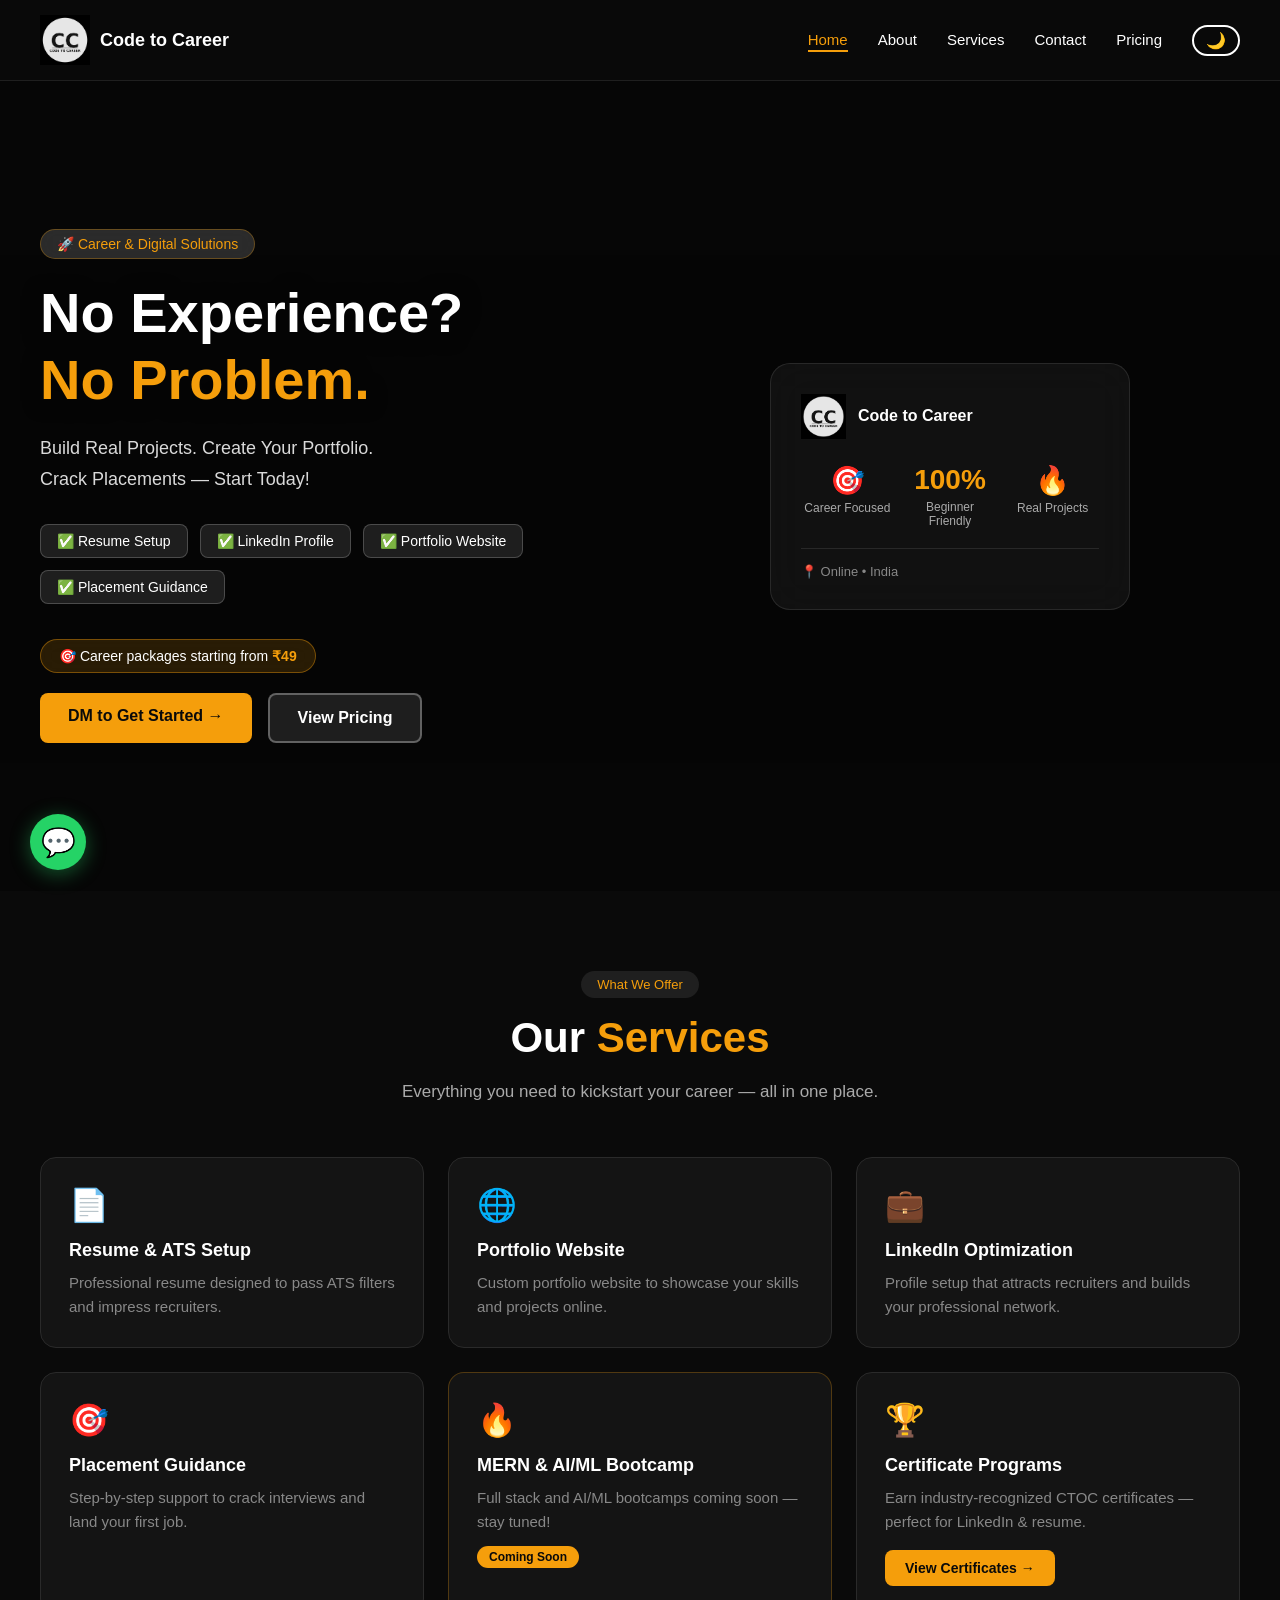
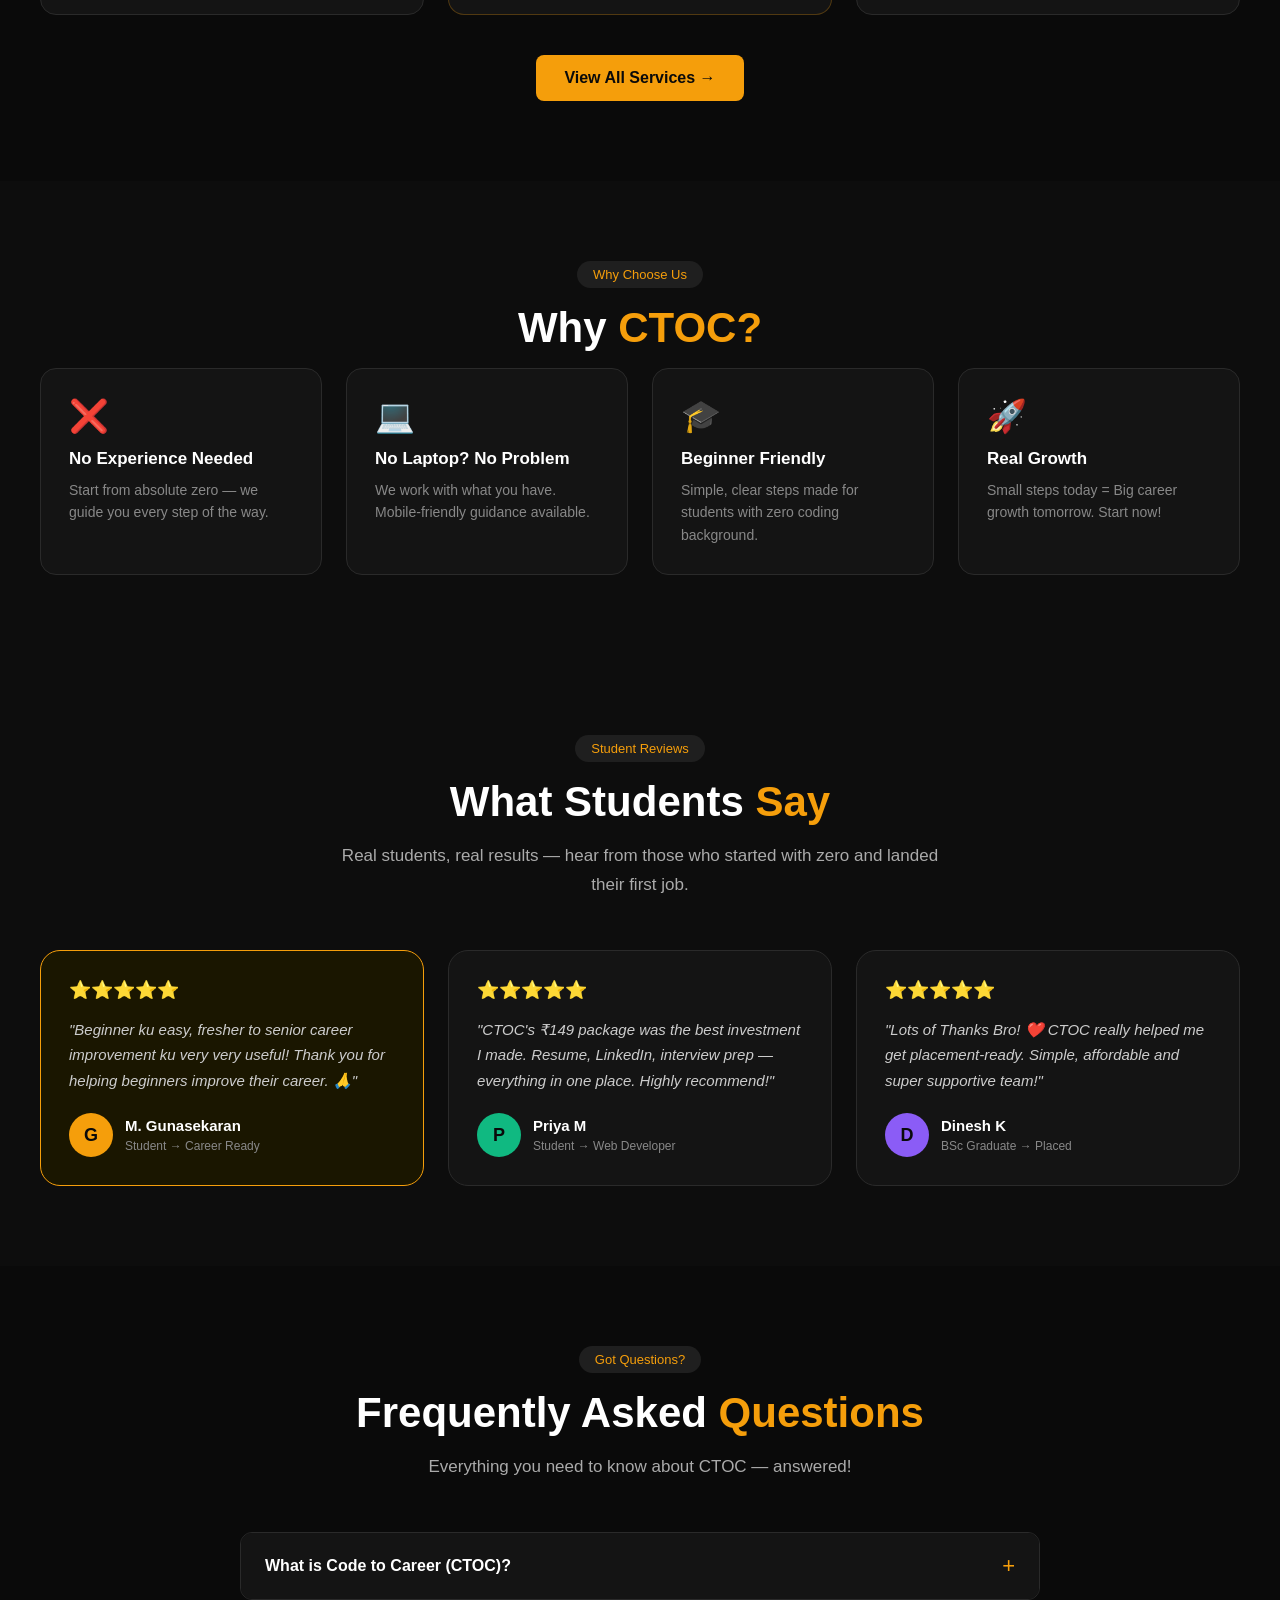
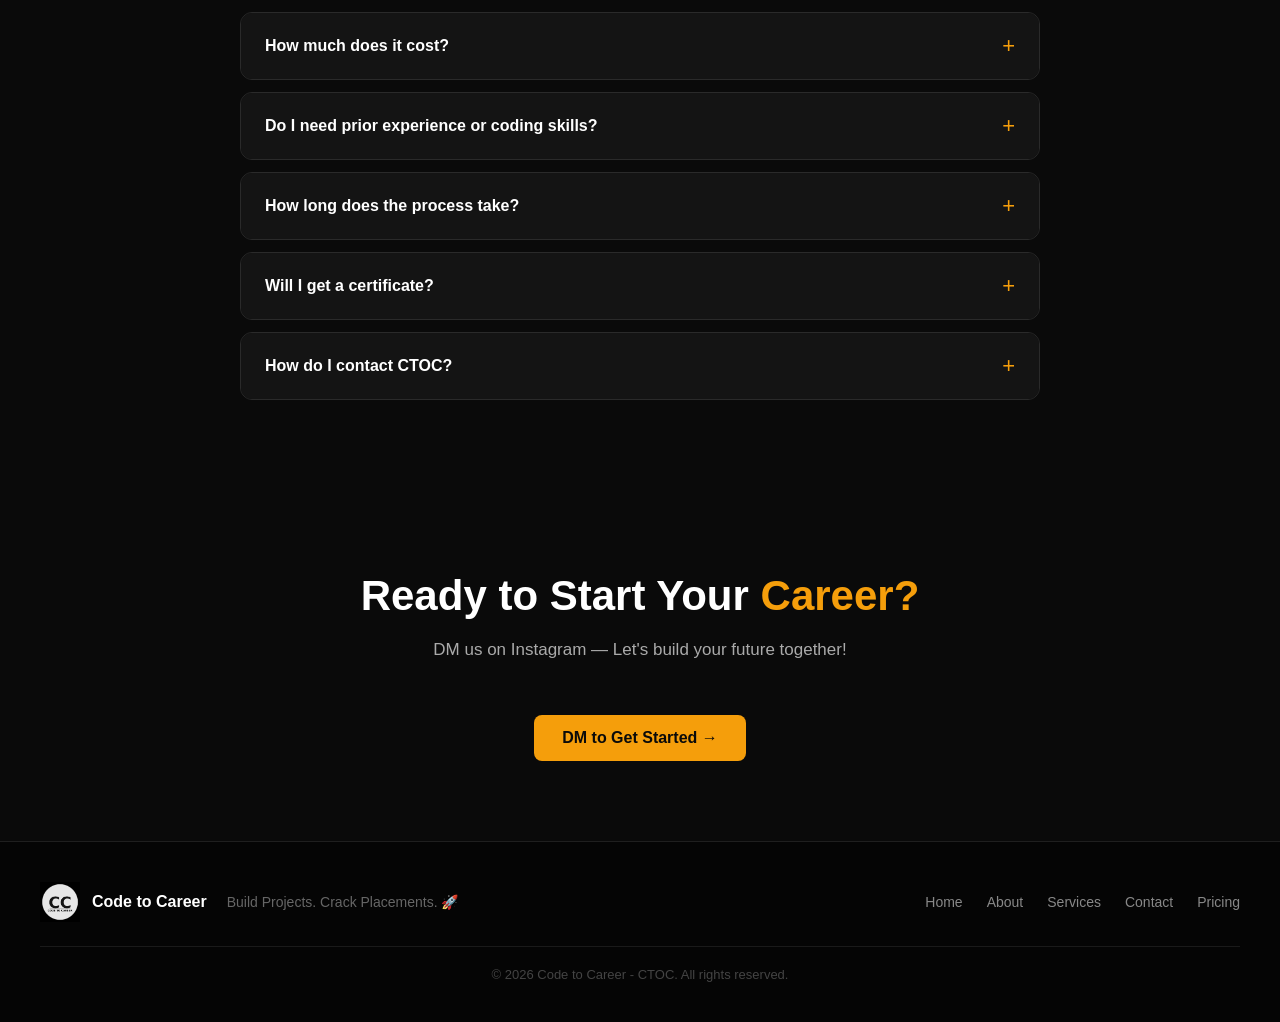
==== commit 0460c6a1: "fixed SEO URLs to netlify domain" ====
--- a/index.html
+++ b/index.html
@@ -14,15 +14,15 @@
     <meta property="og:type" content="website">
     <meta property="og:title" content="Code to Career - CTOC | Career & Digital Solutions">
     <meta property="og:description" content="Code to Career (CTOC) helps students become placement-ready with ATS resumes, LinkedIn optimization, portfolio websites, and placement guidance. Starting from ₹49!">
-    <meta property="og:url" content="https://ctoc-careers.github.io">
-    <meta property="og:image" content="https://ctoc-careers.github.io/assets/ctoc-white.png">
+    <meta property="og:url" content="https://ctocacademy.netlify.app">
+    <meta property="og:image" content="https://ctocacademy.netlify.app/assets/ctoc-white.png">
     <meta property="og:site_name" content="Code to Career - CTOC">
 
     <!-- Twitter Card -->
     <meta name="twitter:card" content="summary_large_image">
     <meta name="twitter:title" content="Code to Career - CTOC | Career & Digital Solutions">
     <meta name="twitter:description" content="Code to Career (CTOC) helps students become placement-ready with ATS resumes, LinkedIn optimization, portfolio websites, and placement guidance. Starting from ₹49!">
-    <meta name="twitter:image" content="https://ctoc-careers.github.io/assets/ctoc-white.png">
+    <meta name="twitter:image" content="https://ctocacademy.netlify.app/assets/ctoc-white.png">
 
     <link rel="icon" type="image/png" href="./assets/ctoc-white.png">
     <link rel="stylesheet" href="./styles.css">
@@ -161,18 +161,18 @@
             <h2 class="section-title">What Students <span class="highlight">Say</span></h2>
             <p class="section-sub">Real students, real results — hear from those who started with zero and landed their first job.</p>
             <div class="testimonials-grid">
-                <div class="testimonial-card">
+                <div class="testimonial-card featured-testimonial">
                     <div class="testimonial-stars">⭐⭐⭐⭐⭐</div>
-                    <p class="testimonial-text">"Beginnee ku easy project freshers to senior's To career improve ment very very use ful of the code to careers ⭐⭐⭐⭐⭐⭐⭐ ,Very use ful ⭐⭐⭐⭐⭐⭐⭐⭐,Than you for the beginners to improve Career thank to you code to career 👍🙏"</p>
+                    <p class="testimonial-text">"Beginner ku easy, fresher to senior career improvement ku very very useful! Thank you for helping beginners improve their career. 🙏"</p>
                     <div class="testimonial-author">
                         <div class="testimonial-avatar">G</div>
                         <div>
-                            <h4>M.GUNASEKARAN</h4>
-                            <span>Student</span>
+                            <h4>M. Gunasekaran</h4>
+                            <span>Student → Career Ready</span>
                         </div>
                     </div>
                 </div>
-                <div class="testimonial-card featured-testimonial">
+                <div class="testimonial-card">
                     <div class="testimonial-stars">⭐⭐⭐⭐⭐</div>
                     <p class="testimonial-text">"CTOC's ₹149 package was the best investment I made. Resume, LinkedIn, interview prep — everything in one place. Highly recommend!"</p>
                     <div class="testimonial-author">
@@ -185,9 +185,9 @@
                 </div>
                 <div class="testimonial-card">
                     <div class="testimonial-stars">⭐⭐⭐⭐⭐</div>
-                    <p class="testimonial-text">"lots of Thanks Bro ❤️"</p>
+                    <p class="testimonial-text">"Lots of Thanks Bro! ❤️ CTOC really helped me get placement-ready. Simple, affordable and super supportive team!"</p>
                     <div class="testimonial-author">
-                        <div class="testimonial-avatar" style="background:#8b5cf6;">R</div>
+                        <div class="testimonial-avatar" style="background:#8b5cf6;">D</div>
                         <div>
                             <h4>Dinesh K</h4>
                             <span>BSc Graduate → Placed</span>
--- a/styles.css
+++ b/styles.css
@@ -900,7 +900,7 @@
     .contact-grid { grid-template-columns: 1fr; }
     .team-grid { grid-template-columns: 1fr; }
     .cert-benefits { grid-template-columns: 1fr 1fr; }
-    .pricing-grid { grid-template-columns: 1fr 1fr; }
+    .pricing-grid { grid-template-columns: 1fr; }
     .pricing-grid.two-col { grid-template-columns: 1fr; }
     .cert-card { flex-direction: column; text-align: center; }
     .cert-tags { justify-content: center; }
@@ -911,6 +911,10 @@
     .footer-links { flex-wrap: wrap; justify-content: center; }
     .page-hero { padding: 60px 20px 30px; }
     .cert-preview-box iframe { height: 300px; }
+    .testimonials-grid { grid-template-columns: 1fr; }
+    .story-content { grid-template-columns: 1fr; }
+    .numbers-section { grid-template-columns: repeat(2, 1fr); }
+    .vision-section { grid-template-columns: 1fr; }
 }
 
 @media (max-width: 480px) {
@@ -1355,4 +1359,149 @@
 
 @media (max-width: 480px) {
     .numbers-section { grid-template-columns: repeat(2, 1fr); }
+}
+
+/* ===== PAY BUTTON ===== */
+.btn-pay {
+    display: inline-block;
+    background: #10b981;
+    color: #ffffff;
+    padding: 12px 24px;
+    border-radius: 8px;
+    text-decoration: none;
+    font-weight: 700;
+    font-size: 15px;
+    transition: all 0.3s;
+    width: 100%;
+    text-align: center;
+    margin-top: 8px;
+}
+
+.btn-pay:hover {
+    background: #059669;
+    transform: translateY(-2px);
+    box-shadow: 0 8px 20px rgba(16,185,129,0.3);
+}
+
+/* ===== SUCCESS PAGE ===== */
+.success-section {
+    min-height: 90vh;
+    display: flex;
+    align-items: center;
+    justify-content: center;
+    padding: 80px 40px;
+}
+
+.success-container {
+    max-width: 700px;
+    width: 100%;
+    text-align: center;
+}
+
+.success-icon {
+    font-size: 80px;
+    margin-bottom: 24px;
+    animation: fadeUp 0.6s ease both;
+}
+
+.success-container h1 {
+    font-size: 42px;
+    font-weight: 800;
+    margin-bottom: 16px;
+    animation: fadeUp 0.6s ease 0.1s both;
+}
+
+.success-sub {
+    font-size: 18px;
+    color: #aaa;
+    margin-bottom: 40px;
+    animation: fadeUp 0.6s ease 0.2s both;
+}
+
+.success-steps {
+    display: flex;
+    flex-direction: column;
+    gap: 16px;
+    margin-bottom: 40px;
+    text-align: left;
+}
+
+.success-step {
+    display: flex;
+    align-items: center;
+    gap: 20px;
+    background: #141414;
+    border: 1px solid #2a2a2a;
+    border-radius: 16px;
+    padding: 20px 24px;
+    transition: border-color 0.3s;
+}
+
+.success-step:hover { border-color: #10b981; }
+
+.step-num {
+    width: 44px;
+    height: 44px;
+    border-radius: 50%;
+    background: #10b981;
+    color: #ffffff;
+    font-size: 20px;
+    font-weight: 800;
+    display: flex;
+    align-items: center;
+    justify-content: center;
+    flex-shrink: 0;
+}
+
+.step-info h3 { font-size: 17px; margin-bottom: 4px; }
+.step-info p { font-size: 14px; color: #888; }
+
+.success-btns {
+    display: flex;
+    gap: 16px;
+    justify-content: center;
+    flex-wrap: wrap;
+    margin-bottom: 24px;
+}
+
+.btn-whatsapp {
+    display: inline-block;
+    background: #25d366;
+    color: #ffffff;
+    padding: 14px 28px;
+    border-radius: 8px;
+    text-decoration: none;
+    font-weight: 700;
+    font-size: 16px;
+    transition: all 0.3s;
+    animation: pulse-green 2s infinite;
+}
+
+.btn-whatsapp:hover {
+    background: #1da851;
+    transform: translateY(-3px);
+}
+
+.success-note {
+    font-size: 14px;
+    color: #666;
+    background: #141414;
+    border: 1px solid #2a2a2a;
+    border-radius: 8px;
+    padding: 12px 20px;
+}
+
+[data-theme="light"] .success-step,
+body.light .success-step { background: #fff; border-color: #e0e0e0; }
+[data-theme="light"] .step-info p,
+body.light .step-info p { color: #555; }
+[data-theme="light"] .success-note,
+body.light .success-note { background: #f5f5f5; border-color: #e0e0e0; color: #555; }
+[data-theme="light"] .success-sub,
+body.light .success-sub { color: #555; }
+
+@media (max-width: 768px) {
+    .success-container h1 { font-size: 30px; }
+    .success-btns { flex-direction: column; }
+    .btn-whatsapp, .success-btns .btn-secondary { width: 100%; text-align: center; }
 }
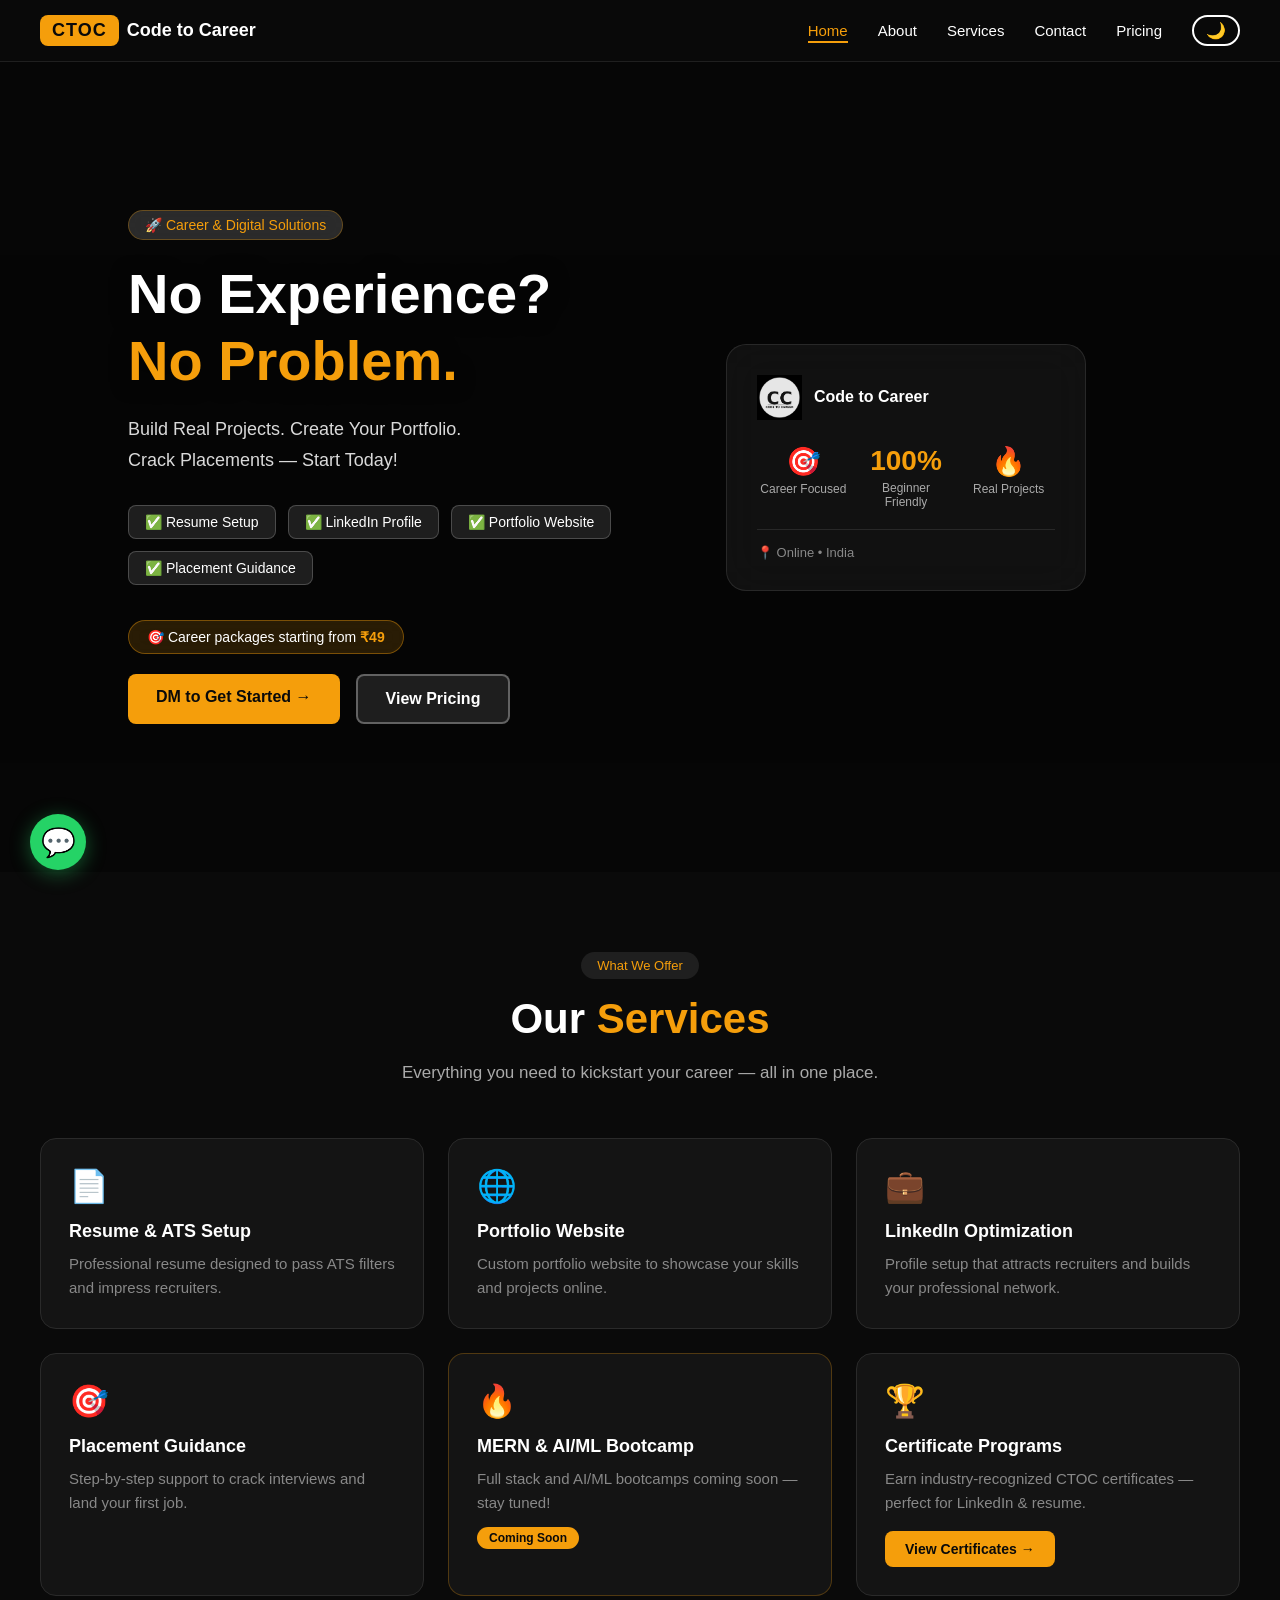
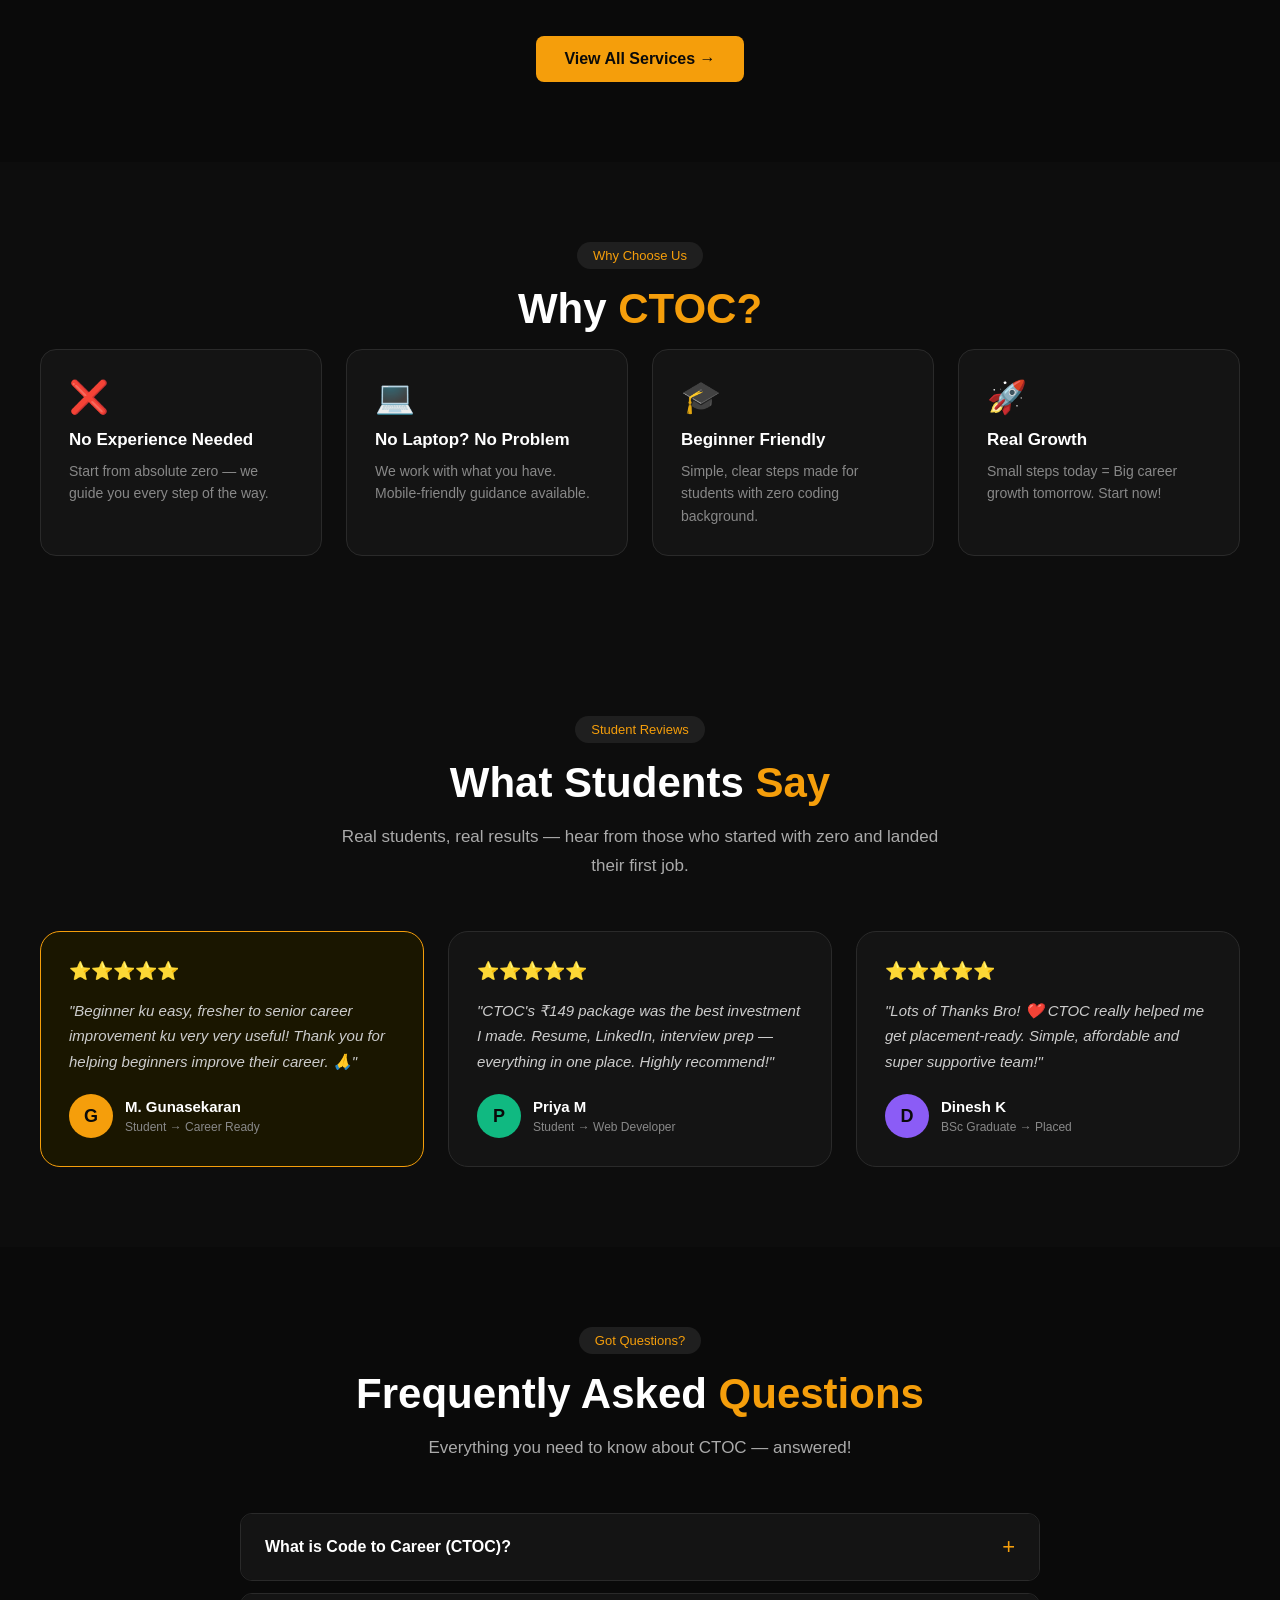
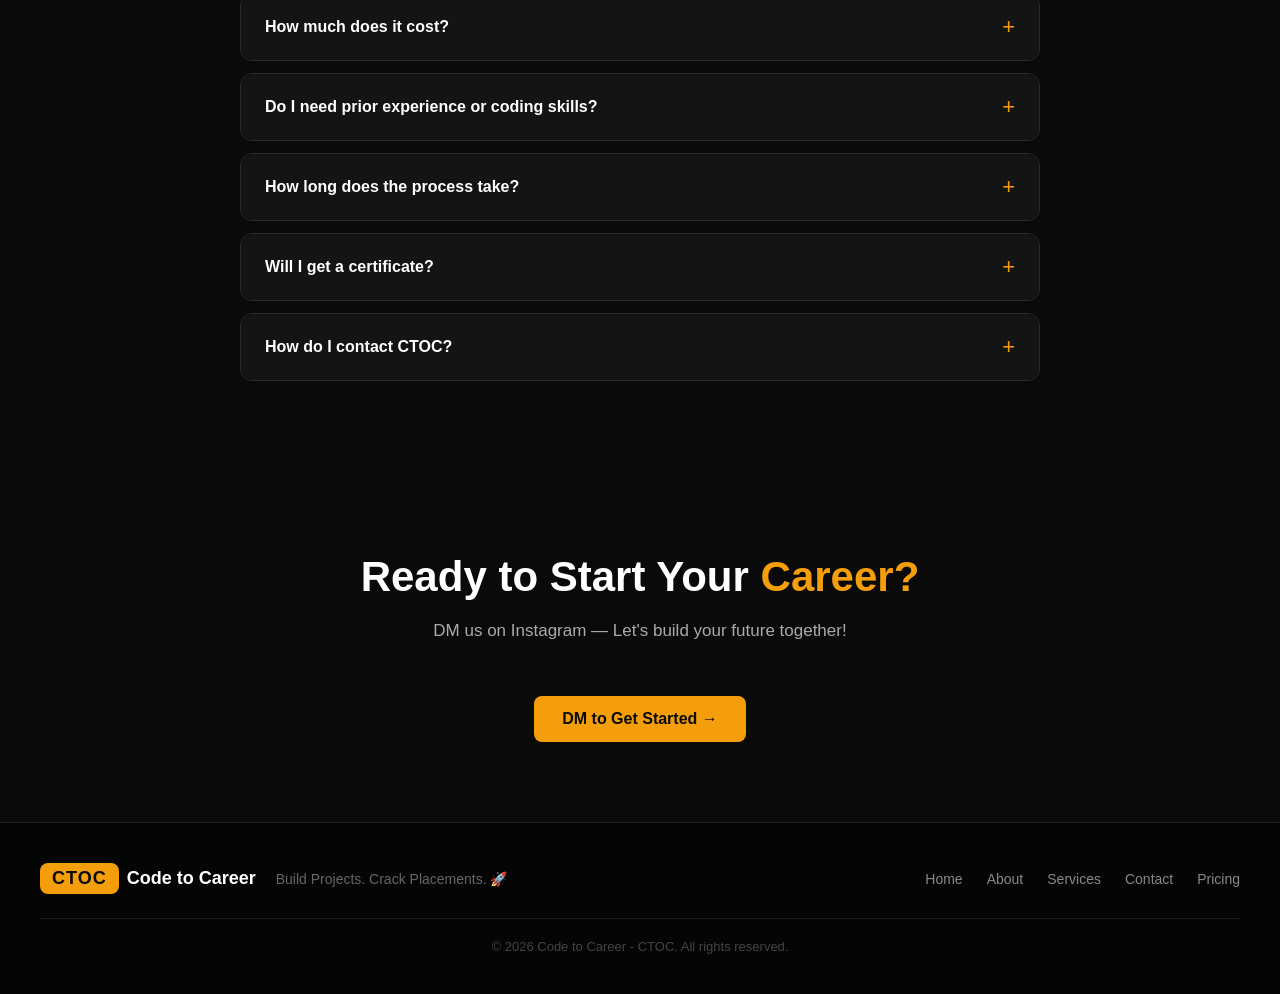
==== commit 6cfc254b: "fixed success page logo and links" ====
--- a/index.html
+++ b/index.html
@@ -14,15 +14,15 @@
     <meta property="og:type" content="website">
     <meta property="og:title" content="Code to Career - CTOC | Career & Digital Solutions">
     <meta property="og:description" content="Code to Career (CTOC) helps students become placement-ready with ATS resumes, LinkedIn optimization, portfolio websites, and placement guidance. Starting from ₹49!">
-    <meta property="og:url" content="https://ctocacademy.netlify.app">
-    <meta property="og:image" content="https://ctocacademy.netlify.app/assets/ctoc-white.png">
+    <meta property="og:url" content="https://ctocacademy.vercel.app">
+    <meta property="og:image" content="https://ctocacademy.vercel.app/assets/ctoc-white.png">
     <meta property="og:site_name" content="Code to Career - CTOC">
 
     <!-- Twitter Card -->
     <meta name="twitter:card" content="summary_large_image">
     <meta name="twitter:title" content="Code to Career - CTOC | Career & Digital Solutions">
     <meta name="twitter:description" content="Code to Career (CTOC) helps students become placement-ready with ATS resumes, LinkedIn optimization, portfolio websites, and placement guidance. Starting from ₹49!">
-    <meta name="twitter:image" content="https://ctocacademy.netlify.app/assets/ctoc-white.png">
+    <meta name="twitter:image" content="https://ctocacademy.vercel.app/assets/ctoc-white.png">
 
     <link rel="icon" type="image/png" href="./assets/ctoc-white.png">
     <link rel="stylesheet" href="./styles.css">
@@ -34,8 +34,10 @@
     <nav class="navbar" id="navbar">
         <div class="container">
             <div class="nav-left">
-                <img src="./assets/ctoc-white.png" alt="CTOC Logo" class="logo">
-                <strong class="brand">Code to Career</strong>
+                <a href="index.html" class="logo-link">
+                    <span class="logo-cc">CTOC</span>
+                    <span class="logo-name">Code to Career</span>
+                </a>
             </div>
             <input type="checkbox" id="menu-toggle" class="menu-toggle">
             <label for="menu-toggle" class="hamburger">
@@ -291,9 +293,11 @@
     <footer class="footer">
         <div class="footer-container">
             <div class="footer-left">
-                <img src="./assets/ctoc-white.png" alt="CTOC" class="footer-logo">
-                <strong>Code to Career</strong>
-                <p>Build Projects. Crack Placements. 🚀</p>
+                <a href="index.html" class="logo-link">
+                    <span class="logo-cc">CTOC</span>
+                    <span class="logo-name">Code to Career</span>
+                </a>
+                <p style="color:#666; font-size:14px; margin-left:8px;">Build Projects. Crack Placements. 🚀</p>
             </div>
             <div class="footer-links">
                 <a href="index.html">Home</a>
--- a/styles.css
+++ b/styles.css
@@ -37,6 +37,14 @@
 @keyframes fadein {
     from { opacity: 0; }
     to   { opacity: 1; }
+}
+@keyframes flip3d {
+    0%, 80%, 100% { transform: rotateY(0deg); }
+    40% { transform: rotateY(360deg); }
+}
+@keyframes pulse-green {
+    0%, 100% { box-shadow: 0 4px 20px rgba(37,211,102,0.4); }
+    50%       { box-shadow: 0 4px 30px rgba(37,211,102,0.7); }
 }
 
 /* ===== LIGHT MODE ===== */
@@ -46,14 +54,14 @@
 body.light .navbar { background: rgba(255,255,255,0.85); border-bottom: 1px solid #e0e0e0; }
 [data-theme="light"] .navbar.scrolled,
 body.light .navbar.scrolled { background: rgba(255,255,255,0.98); }
-[data-theme="light"] .brand,
-body.light .brand { color: #0a0a0a; }
+[data-theme="light"] .logo-name,
+body.light .logo-name { color: #0a0a0a; }
 [data-theme="light"] .nav-links a,
 body.light .nav-links a { color: #0a0a0a; }
 [data-theme="light"] .toggle-btn,
 body.light .toggle-btn { border-color: #0a0a0a; }
 [data-theme="light"] .hero-card,
-body.light .hero-card { background: #ffffff; border: 1px solid #e0e0e0; color: #0a0a0a; }
+body.light .hero-card { background: rgba(255,255,255,0.9); border: 1px solid #e0e0e0; color: #0a0a0a; }
 [data-theme="light"] .hero-card .card-top span,
 body.light .hero-card .card-top span { color: #0a0a0a; }
 [data-theme="light"] .hero-card .stat p,
@@ -63,7 +71,7 @@
 [data-theme="light"] .hero-badge,
 body.light .hero-badge { background: rgba(255,255,255,0.3); color: #333; }
 [data-theme="light"] .hero-sub,
-body.light .hero-sub { color: #ffffff; }
+body.light .hero-sub { color: rgba(255,255,255,0.9); }
 [data-theme="light"] .hero-tags span,
 body.light .hero-tags span { background: rgba(255,255,255,0.2); color: #fff; border-color: rgba(255,255,255,0.3); }
 [data-theme="light"] .btn-secondary,
@@ -130,6 +138,92 @@
 body.light .best-for { color: #888; }
 [data-theme="light"] .section-sub,
 body.light .section-sub { color: #555; }
+[data-theme="light"] .testimonials,
+body.light .testimonials { background: #efefef; }
+[data-theme="light"] .testimonial-card,
+body.light .testimonial-card { background: #ffffff; border-color: #e0e0e0; }
+[data-theme="light"] .testimonial-text,
+body.light .testimonial-text { color: #444; }
+[data-theme="light"] .featured-testimonial,
+body.light .featured-testimonial { background: #fffbeb; border-color: #f59e0b; }
+[data-theme="light"] .faq-item,
+body.light .faq-item { border-color: #e0e0e0; }
+[data-theme="light"] .faq-question,
+body.light .faq-question { background: #ffffff; color: #0a0a0a; }
+[data-theme="light"] .faq-answer,
+body.light .faq-answer { background: #f9f9f9; }
+[data-theme="light"] .faq-answer p,
+body.light .faq-answer p { color: #555; }
+[data-theme="light"] .faq-toggle:checked + .faq-question,
+body.light .faq-toggle:checked + .faq-question { background: #fffbeb; }
+[data-theme="light"] .story-text p,
+body.light .story-text p { color: #555; }
+[data-theme="light"] .number-card,
+body.light .number-card { background: #fff; border-color: #e0e0e0; }
+[data-theme="light"] .number-card p,
+body.light .number-card p { color: #555; }
+[data-theme="light"] .vision-card,
+body.light .vision-card { background: #fff; border-color: #e0e0e0; }
+[data-theme="light"] .vision-card p,
+body.light .vision-card p { color: #555; }
+[data-theme="light"] .timeline-item::before,
+body.light .timeline-item::before { background: #e0e0e0; }
+[data-theme="light"] .timeline-content p,
+body.light .timeline-content p { color: #666; }
+[data-theme="light"] .response-item,
+body.light .response-item { background: #fff; border-color: #e0e0e0; }
+[data-theme="light"] .response-item p,
+body.light .response-item p { color: #555; }
+[data-theme="light"] .success-step,
+body.light .success-step { background: #fff; border-color: #e0e0e0; }
+[data-theme="light"] .step-info p,
+body.light .step-info p { color: #555; }
+[data-theme="light"] .success-note,
+body.light .success-note { background: #f5f5f5; border-color: #e0e0e0; color: #555; }
+[data-theme="light"] .success-sub,
+body.light .success-sub { color: #555; }
+
+/* ===== LOGO ===== */
+.logo-link {
+    display: flex;
+    align-items: center;
+    gap: 8px;
+    text-decoration: none;
+    perspective: 500px;
+}
+
+.logo-cc {
+    background: #f59e0b;
+    color: #0a0a0a;
+    padding: 5px 12px;
+    border-radius: 8px;
+    font-weight: 800;
+    font-size: 18px;
+    letter-spacing: 1px;
+    display: inline-block;
+    animation: flip3d 4s ease-in-out infinite;
+    transform-style: preserve-3d;
+}
+
+.logo-link:hover .logo-cc {
+    animation: none;
+    background: #d97706;
+    transform: rotateY(180deg) scale(1.1);
+    transition: all 0.4s ease;
+}
+
+.logo-link:hover .logo-name {
+    color: #f59e0b;
+    letter-spacing: 2px;
+}
+
+.logo-name {
+    color: #ffffff;
+    font-size: 18px;
+    font-weight: 600;
+    white-space: nowrap;
+    transition: all 0.3s ease;
+}
 
 /* ===== NAVBAR ===== */
 .navbar {
@@ -159,8 +253,6 @@
 }
 
 .nav-left { display: flex; align-items: center; gap: 10px; }
-.logo { height: 50px; width: auto; }
-.brand { color: #ffffff; font-size: 18px; white-space: nowrap; }
 
 .nav-links {
     display: flex;
@@ -222,13 +314,13 @@
     transition: all 0.3s;
 }
 
-/* ===== HERO VIDEO ===== */
+/* ===== HERO ===== */
 .hero {
     min-height: 90vh;
     display: flex;
     align-items: center;
     justify-content: space-between;
-    padding: 80px 40px;
+    padding: 80px 10%;
     width: 100%;
     gap: 40px;
     position: relative;
@@ -238,8 +330,7 @@
 .hero-video-wrap {
     position: absolute;
     top: 0; left: 0;
-    width: 100%;
-    height: 100%;
+    width: 100%; height: 100%;
     z-index: 0;
     overflow: hidden;
     background: #0a0a0a;
@@ -247,40 +338,24 @@
 
 .hero-video {
     position: absolute;
-    top: 50%;
-    left: 50%;
+    top: 50%; left: 50%;
     transform: translate(-50%, -50%);
-    min-width: 100%;
-    min-height: 100%;
-    width: auto;
-    height: auto;
+    min-width: 100%; min-height: 100%;
+    width: auto; height: auto;
     object-fit: cover;
     pointer-events: none;
-    opacity: 1;
 }
 
 .hero-overlay {
     position: absolute;
     top: 0; left: 0;
-    width: 100%;
-    height: 100%;
+    width: 100%; height: 100%;
     background: rgba(0,0,0,0.45);
     z-index: 1;
 }
 
-.hero-content {
-    flex: 1;
-    position: relative;
-    z-index: 2;
-}
-
-.hero-image {
-    flex: 1;
-    display: flex;
-    justify-content: center;
-    position: relative;
-    z-index: 2;
-}
+.hero-content { flex: 1; position: relative; z-index: 2; }
+.hero-image { flex: 1; display: flex; justify-content: center; position: relative; z-index: 2; }
 
 .hero-badge {
     display: inline-block;
@@ -295,6 +370,21 @@
     animation: fadeUp 0.6s ease both;
 }
 
+.hero-price-badge {
+    display: inline-block;
+    background: rgba(245,158,11,0.15);
+    border: 1px solid rgba(245,158,11,0.4);
+    color: #ffffff;
+    padding: 8px 18px;
+    border-radius: 50px;
+    font-size: 14px;
+    margin-bottom: 20px;
+    backdrop-filter: blur(10px);
+    animation: fadeUp 0.7s ease 0.35s both;
+}
+
+.hero-price-badge strong { color: #f59e0b; }
+
 .hero-title {
     font-size: 56px;
     font-weight: 800;
@@ -334,18 +424,9 @@
     transition: all 0.3s;
 }
 
-.hero-tags span:hover {
-    border-color: #f59e0b;
-    color: #f59e0b;
-    transform: translateY(-2px);
-}
-
-.hero-btns {
-    display: flex;
-    gap: 16px;
-    flex-wrap: wrap;
-    animation: fadeUp 0.7s ease 0.4s both;
-}
+.hero-tags span:hover { border-color: #f59e0b; color: #f59e0b; transform: translateY(-2px); }
+
+.hero-btns { display: flex; gap: 16px; flex-wrap: wrap; animation: fadeUp 0.7s ease 0.4s both; }
 
 .btn-primary {
     background: #f59e0b;
@@ -360,11 +441,7 @@
     animation: pulse 2s infinite;
 }
 
-.btn-primary:hover {
-    background: #d97706;
-    transform: translateY(-3px);
-    box-shadow: 0 10px 30px rgba(245,158,11,0.3);
-}
+.btn-primary:hover { background: #d97706; transform: translateY(-3px); box-shadow: 0 10px 30px rgba(245,158,11,0.3); }
 
 .btn-secondary {
     background: rgba(255,255,255,0.1);
@@ -380,11 +457,7 @@
     display: inline-block;
 }
 
-.btn-secondary:hover {
-    border-color: #f59e0b;
-    color: #f59e0b;
-    transform: translateY(-3px);
-}
+.btn-secondary:hover { border-color: #f59e0b; color: #f59e0b; transform: translateY(-3px); }
 
 .hero-card {
     background: rgba(20,20,20,0.8);
@@ -401,32 +474,17 @@
 .card-logo { height: 45px; width: auto; }
 .card-top span { font-weight: 700; font-size: 16px; color: #fff; }
 
-.card-stats {
-    display: flex;
-    justify-content: space-between;
-    margin-bottom: 20px;
-    gap: 10px;
-}
-
+.card-stats { display: flex; justify-content: space-between; margin-bottom: 20px; gap: 10px; }
 .stat { text-align: center; flex: 1; }
 .stat h3 { font-size: 28px; font-weight: 800; color: #f59e0b; }
 .stat p { font-size: 12px; color: #aaa; margin-top: 4px; }
 
-.card-tag {
-    font-size: 13px;
-    color: #888;
-    border-top: 1px solid rgba(255,255,255,0.1);
-    padding-top: 15px;
-}
+.card-tag { font-size: 13px; color: #888; border-top: 1px solid rgba(255,255,255,0.1); padding-top: 15px; }
 
 /* ===== SECTIONS ===== */
 .section { padding: 80px 40px; }
 
-.section-container {
-    max-width: 1200px;
-    margin: 0 auto;
-    text-align: center;
-}
+.section-container { max-width: 1200px; margin: 0 auto; text-align: center; }
 
 .section-badge {
     display: inline-block;
@@ -440,32 +498,14 @@
 
 .section-title { font-size: 42px; font-weight: 800; margin-bottom: 16px; }
 
-.section-sub {
-    font-size: 17px;
-    color: #aaa;
-    max-width: 600px;
-    margin: 0 auto 50px;
-    line-height: 1.7;
-}
+.section-sub { font-size: 17px; color: #aaa; max-width: 600px; margin: 0 auto 50px; line-height: 1.7; }
 
 /* ===== WHY ===== */
 .why-section { padding: 80px 40px; background: #0d0d0d; }
 
-.why-grid {
-    display: grid;
-    grid-template-columns: repeat(4, 1fr);
-    gap: 24px;
-    text-align: left;
-}
-
-.why-card {
-    background: #141414;
-    border: 1px solid #2a2a2a;
-    border-radius: 16px;
-    padding: 28px;
-    transition: transform 0.3s, border-color 0.3s;
-}
-
+.why-grid { display: grid; grid-template-columns: repeat(4, 1fr); gap: 24px; text-align: left; }
+
+.why-card { background: #141414; border: 1px solid #2a2a2a; border-radius: 16px; padding: 28px; transition: transform 0.3s, border-color 0.3s; }
 .why-card:hover { transform: translateY(-6px); border-color: #f59e0b; }
 .why-card span { font-size: 32px; display: block; margin-bottom: 14px; }
 .why-card h3 { font-size: 17px; margin-bottom: 10px; }
@@ -475,423 +515,234 @@
 .cta-section { padding: 80px 40px; text-align: center; }
 
 /* ===== ABOUT ===== */
-.about-grid {
-    display: grid;
-    grid-template-columns: repeat(3, 1fr);
-    gap: 24px;
-    margin-bottom: 60px;
-    text-align: left;
-}
-
-.about-card {
-    background: #141414;
-    border: 1px solid #2a2a2a;
-    border-radius: 16px;
-    padding: 28px;
-    transition: transform 0.3s, border-color 0.3s;
-}
-
+.about-grid { display: grid; grid-template-columns: repeat(3, 1fr); gap: 24px; margin-bottom: 60px; text-align: left; }
+
+.about-card { background: #141414; border: 1px solid #2a2a2a; border-radius: 16px; padding: 28px; transition: transform 0.3s, border-color 0.3s; }
 .about-card:hover { transform: translateY(-4px); border-color: #f59e0b; }
 .about-icon { font-size: 32px; display: block; margin-bottom: 16px; }
 .about-card h3 { font-size: 20px; margin-bottom: 10px; }
 .about-card p { color: #888; line-height: 1.6; font-size: 15px; }
 
-.founder {
-    display: flex;
-    align-items: center;
-    gap: 40px;
-    background: #141414;
-    border: 1px solid #2a2a2a;
-    border-radius: 20px;
-    padding: 40px;
-    text-align: left;
-    margin-top: 20px;
-}
-
-.founder-placeholder {
-    width: 120px; height: 120px;
-    border-radius: 50%;
-    background: #f59e0b;
-    color: #0a0a0a;
-    font-size: 36px;
-    font-weight: 800;
-    display: flex;
-    align-items: center;
-    justify-content: center;
-    flex-shrink: 0;
-}
-
+.founder { display: flex; align-items: center; gap: 40px; background: #141414; border: 1px solid #2a2a2a; border-radius: 20px; padding: 40px; text-align: left; margin-top: 20px; }
+.founder-placeholder { width: 120px; height: 120px; border-radius: 50%; background: #f59e0b; color: #0a0a0a; font-size: 36px; font-weight: 800; display: flex; align-items: center; justify-content: center; flex-shrink: 0; }
 .founder-info h3 { font-size: 22px; margin: 10px 0; }
 .founder-info p { color: #888; line-height: 1.7; margin-bottom: 20px; font-style: italic; }
 
 /* ===== SERVICES ===== */
 .services { background: #0d0d0d; }
-
-.services-grid {
-    display: grid;
-    grid-template-columns: repeat(3, 1fr);
-    gap: 24px;
-    text-align: left;
-}
-
-.service-card {
-    background: #141414;
-    border: 1px solid #2a2a2a;
-    border-radius: 16px;
-    padding: 28px;
-    transition: transform 0.3s, border-color 0.3s;
-    position: relative;
-}
-
+.services-grid { display: grid; grid-template-columns: repeat(3, 1fr); gap: 24px; text-align: left; }
+
+.service-card { background: #141414; border: 1px solid #2a2a2a; border-radius: 16px; padding: 28px; transition: transform 0.3s, border-color 0.3s; position: relative; }
 .service-card:hover { transform: translateY(-4px); border-color: #f59e0b; }
+.service-card-top { display: flex; justify-content: space-between; align-items: center; margin-bottom: 4px; }
 .service-icon { font-size: 32px; display: block; margin-bottom: 16px; }
+.service-price { background: #f59e0b; color: #0a0a0a; font-size: 13px; font-weight: 700; padding: 3px 12px; border-radius: 50px; }
 .service-card h3 { font-size: 18px; margin-bottom: 10px; }
 .service-card p { color: #888; line-height: 1.6; font-size: 15px; }
 .highlight-card { border-color: #f59e0b44; }
 
-.coming-soon {
-    display: inline-block;
-    background: #f59e0b;
-    color: #0a0a0a;
-    font-size: 12px;
-    font-weight: 700;
-    padding: 4px 12px;
-    border-radius: 50px;
-    margin-top: 12px;
-}
+.coming-soon { display: inline-block; background: #f59e0b; color: #0a0a0a; font-size: 12px; font-weight: 700; padding: 4px 12px; border-radius: 50px; margin-top: 12px; }
 
 /* ===== CONTACT ===== */
-.contact-grid {
-    display: grid;
-    grid-template-columns: repeat(2, 1fr);
-    gap: 24px;
-    text-align: left;
-    max-width: 800px;
-    margin: 0 auto;
-}
-
-.contact-card {
-    background: #141414;
-    border: 1px solid #2a2a2a;
-    border-radius: 16px;
-    padding: 28px;
-    transition: transform 0.3s;
-}
-
+.contact-grid { display: grid; grid-template-columns: repeat(2, 1fr); gap: 24px; text-align: left; max-width: 800px; margin: 0 auto; }
+
+.contact-card { background: #141414; border: 1px solid #2a2a2a; border-radius: 16px; padding: 28px; transition: transform 0.3s; }
 .contact-card:hover { transform: translateY(-4px); }
 .contact-icon { font-size: 32px; display: block; margin-bottom: 16px; }
 .contact-card h3 { font-size: 20px; margin-bottom: 8px; }
 .contact-card p { color: #888; margin-bottom: 20px; font-size: 15px; }
 
+.response-info { display: flex; gap: 16px; margin-bottom: 40px; flex-wrap: wrap; justify-content: center; }
+.response-item { display: flex; align-items: center; gap: 10px; background: #141414; border: 1px solid #2a2a2a; border-radius: 12px; padding: 14px 20px; flex: 1; min-width: 200px; }
+.response-item span { font-size: 24px; flex-shrink: 0; }
+.response-item p { font-size: 14px; color: #aaa; }
+.response-item strong { color: #f59e0b; }
+
 /* ===== TEAM ===== */
-.team-grid {
-    display: grid;
-    grid-template-columns: repeat(3, 1fr);
-    gap: 24px;
-    margin-top: 30px;
-}
-
-.team-card {
-    background: #141414;
-    border: 1px solid #2a2a2a;
-    border-radius: 20px;
-    padding: 32px 24px;
-    text-align: center;
-    transition: transform 0.3s, border-color 0.3s;
-}
-
+.team-grid { display: grid; grid-template-columns: repeat(3, 1fr); gap: 24px; margin-top: 30px; }
+
+.team-card { background: #141414; border: 1px solid #2a2a2a; border-radius: 20px; padding: 32px 24px; text-align: center; transition: transform 0.3s, border-color 0.3s; }
 .team-card:hover { transform: translateY(-6px); border-color: #f59e0b; }
 
-.team-photo-wrap {
-    width: 120px; height: 120px;
-    border-radius: 50%;
-    margin: 0 auto 16px;
-    overflow: hidden;
-    padding: 4px;
-}
-
+.team-photo-wrap { width: 120px; height: 120px; border-radius: 50%; margin: 0 auto 16px; overflow: hidden; padding: 4px; }
 .founder-border { background: linear-gradient(135deg, #f59e0b, #f97316); }
 .sales-border   { background: linear-gradient(135deg, #10b981, #06b6d4); }
 .dev-border     { background: linear-gradient(135deg, #8b5cf6, #ec4899); }
 
-.team-photo-inner {
-    width: 100%; height: 100%;
-    border-radius: 50%;
-    overflow: hidden;
-    background: #0a0a0a;
-}
-
-.team-img {
-    width: 100%; height: 100%;
-    object-fit: cover;
-    object-position: top center;
-    border-radius: 50%;
-    transition: transform 0.4s;
-}
-
+.team-photo-inner { width: 100%; height: 100%; border-radius: 50%; overflow: hidden; background: #0a0a0a; }
+.team-img { width: 100%; height: 100%; object-fit: cover; object-position: top center; border-radius: 50%; transition: transform 0.4s; }
 .team-card:hover .team-img { transform: scale(1.08); }
 .team-card h3 { font-size: 20px; margin-bottom: 6px; }
 
-.team-role {
-    display: inline-block;
-    font-size: 13px;
-    font-weight: 600;
-    padding: 4px 14px;
-    border-radius: 50px;
-    margin-bottom: 14px;
-}
-
+.team-role { display: inline-block; font-size: 13px; font-weight: 600; padding: 4px 14px; border-radius: 50px; margin-bottom: 14px; }
 .founder-role { background: #f59e0b22; color: #f59e0b; }
 .sales-role   { background: #10b98122; color: #10b981; }
 .dev-role     { background: #8b5cf622; color: #8b5cf6; }
 
 .team-card p { color: #888; font-size: 14px; line-height: 1.6; margin-bottom: 20px; }
-
 .team-links { display: flex; gap: 12px; justify-content: center; }
-
-.team-links a {
-    color: #f59e0b;
-    text-decoration: none;
-    font-size: 13px;
-    border: 1px solid #f59e0b44;
-    padding: 6px 14px;
-    border-radius: 6px;
-    transition: all 0.3s;
-}
-
+.team-links a { color: #f59e0b; text-decoration: none; font-size: 13px; border: 1px solid #f59e0b44; padding: 6px 14px; border-radius: 6px; transition: all 0.3s; }
 .team-links a:hover { background: #f59e0b; color: #0a0a0a; }
 
 /* ===== PAGE HERO ===== */
 .page-hero { padding: 80px 40px 40px; text-align: center; }
 
 /* ===== CERTIFICATE ===== */
-.cert-benefits {
-    display: grid;
-    grid-template-columns: repeat(4, 1fr);
-    gap: 24px;
-    margin-top: 40px;
-    text-align: left;
-}
-
-.cert-benefit-card {
-    background: #141414;
-    border: 1px solid #2a2a2a;
-    border-radius: 16px;
-    padding: 28px;
-    transition: transform 0.3s;
-}
-
+.cert-benefits { display: grid; grid-template-columns: repeat(4, 1fr); gap: 24px; margin-top: 40px; text-align: left; }
+.cert-benefit-card { background: #141414; border: 1px solid #2a2a2a; border-radius: 16px; padding: 28px; transition: transform 0.3s; }
 .cert-benefit-card:hover { transform: translateY(-4px); }
 .cert-benefit-card span { font-size: 32px; display: block; margin-bottom: 14px; }
 .cert-benefit-card h3 { font-size: 17px; margin-bottom: 10px; }
 .cert-benefit-card p { color: #888; font-size: 14px; line-height: 1.6; }
 
 .cert-programs { display: flex; flex-direction: column; gap: 20px; margin-top: 30px; }
-
-.cert-card {
-    background: #141414;
-    border: 1px solid #2a2a2a;
-    border-radius: 16px;
-    padding: 28px;
-    display: flex;
-    align-items: center;
-    gap: 24px;
-    transition: border-color 0.3s;
-    text-align: left;
-}
-
+.cert-card { background: #141414; border: 1px solid #2a2a2a; border-radius: 16px; padding: 28px; display: flex; align-items: center; gap: 24px; transition: border-color 0.3s; text-align: left; }
 .cert-card:hover { border-color: #f59e0b; }
-
-.cert-icon {
-    font-size: 42px;
-    flex-shrink: 0;
-    width: 70px; height: 70px;
-    background: #1a1a1a;
-    border-radius: 14px;
-    display: flex;
-    align-items: center;
-    justify-content: center;
-}
-
+.cert-icon { font-size: 42px; flex-shrink: 0; width: 70px; height: 70px; background: #1a1a1a; border-radius: 14px; display: flex; align-items: center; justify-content: center; }
 .cert-info { flex: 1; }
 .cert-info h3 { font-size: 20px; margin-bottom: 8px; }
 .cert-info p { color: #888; font-size: 14px; line-height: 1.6; margin-bottom: 14px; }
-
 .cert-tags { display: flex; gap: 8px; flex-wrap: wrap; }
-
-.cert-tags span {
-    background: #1f1f1f;
-    color: #f59e0b;
-    font-size: 12px;
-    padding: 4px 12px;
-    border-radius: 50px;
-    border: 1px solid #f59e0b33;
-}
-
-.cert-cta {
-    margin-top: 80px;
-    text-align: center;
-    padding: 60px;
-    background: #141414;
-    border-radius: 24px;
-    border: 1px solid #2a2a2a;
-}
-
+.cert-tags span { background: #1f1f1f; color: #f59e0b; font-size: 12px; padding: 4px 12px; border-radius: 50px; border: 1px solid #f59e0b33; }
+
+.cert-cta { margin-top: 80px; text-align: center; padding: 60px; background: #141414; border-radius: 24px; border: 1px solid #2a2a2a; }
 .cert-preview-section { margin-top: 70px; text-align: center; }
-
-.cert-preview-box {
-    background: #141414;
-    border: 2px solid #f59e0b44;
-    border-radius: 20px;
-    padding: 30px;
-    margin-top: 30px;
-}
-
-.cert-preview-btns {
-    display: flex;
-    gap: 16px;
-    justify-content: center;
-    margin-top: 20px;
-    flex-wrap: wrap;
-}
+.cert-preview-box { background: #141414; border: 2px solid #f59e0b44; border-radius: 20px; padding: 30px; margin-top: 30px; }
+.cert-preview-btns { display: flex; gap: 16px; justify-content: center; margin-top: 20px; flex-wrap: wrap; }
 
 /* ===== PRICING ===== */
-.btn-download {
-    display: inline-block;
-    background: #f59e0b;
-    color: #0a0a0a;
-    padding: 14px 32px;
-    border-radius: 8px;
-    text-decoration: none;
-    font-weight: 700;
-    font-size: 16px;
-    margin-top: 20px;
-    transition: all 0.3s;
-    border: none;
-    cursor: pointer;
-}
-
+.btn-download { display: inline-block; background: #f59e0b; color: #0a0a0a; padding: 14px 32px; border-radius: 8px; text-decoration: none; font-weight: 700; font-size: 16px; margin-top: 20px; transition: all 0.3s; border: none; cursor: pointer; }
 .btn-download:hover { background: #d97706; transform: translateY(-2px); }
 
-.pricing-grid {
-    display: grid;
-    grid-template-columns: repeat(4, 1fr);
-    gap: 24px;
-    margin-top: 40px;
-    align-items: start;
-}
-
-.pricing-grid.two-col {
-    grid-template-columns: repeat(2, 1fr);
-    max-width: 800px;
-    margin: 40px auto 0;
-}
-
-.pricing-card {
-    background: #141414;
-    border: 1px solid #2a2a2a;
-    border-radius: 20px;
-    padding: 28px 24px;
-    text-align: left;
-    position: relative;
-    transition: transform 0.3s;
-}
-
+.pricing-grid { display: grid; grid-template-columns: repeat(4, 1fr); gap: 24px; margin-top: 40px; align-items: start; }
+.pricing-grid.two-col { grid-template-columns: repeat(2, 1fr); max-width: 800px; margin: 40px auto 0; }
+
+.pricing-card { background: #141414; border: 1px solid #2a2a2a; border-radius: 20px; padding: 28px 24px; text-align: left; position: relative; transition: transform 0.3s; }
 .pricing-card:hover { transform: translateY(-4px); }
 .popular-card { border-color: #f59e0b; }
 
-.popular-badge {
-    display: inline-block;
-    background: #f59e0b;
-    color: #0a0a0a;
-    font-size: 11px;
-    font-weight: 700;
-    padding: 4px 14px;
-    border-radius: 50px;
-    margin-bottom: 16px;
-    letter-spacing: 1px;
-}
-
+.popular-badge { display: inline-block; background: #f59e0b; color: #0a0a0a; font-size: 11px; font-weight: 700; padding: 4px 14px; border-radius: 50px; margin-bottom: 16px; letter-spacing: 1px; }
 .pricing-icon { font-size: 36px; margin-bottom: 12px; }
 .pricing-price { font-size: 36px; font-weight: 800; color: #f59e0b; margin-bottom: 8px; }
 .pricing-price span { font-size: 12px; color: #666; font-weight: 400; display: block; }
 .pricing-card h3 { font-size: 18px; margin-bottom: 16px; color: #fff; }
-
 .pricing-features { list-style: none; margin-bottom: 20px; }
 .pricing-features li { font-size: 13px; color: #aaa; padding: 5px 0; border-bottom: 1px solid #1f1f1f; line-height: 1.5; }
-
 .best-for { font-size: 12px; color: #666; font-style: italic; margin-bottom: 20px; line-height: 1.5; }
 .plan-tag { font-size: 11px; color: #f59e0b; letter-spacing: 1px; margin-bottom: 16px; font-weight: 600; }
 
+.btn-pay { display: inline-block; background: #10b981; color: #ffffff; padding: 12px 24px; border-radius: 8px; text-decoration: none; font-weight: 700; font-size: 15px; transition: all 0.3s; width: 100%; text-align: center; margin-top: 8px; }
+.btn-pay:hover { background: #059669; transform: translateY(-2px); box-shadow: 0 8px 20px rgba(16,185,129,0.3); }
+
+/* ===== TESTIMONIALS ===== */
+.testimonials { background: #0d0d0d; }
+.testimonials-grid { display: grid; grid-template-columns: repeat(3, 1fr); gap: 24px; margin-top: 40px; text-align: left; }
+.testimonial-card { background: #141414; border: 1px solid #2a2a2a; border-radius: 20px; padding: 28px; transition: transform 0.3s, border-color 0.3s; }
+.testimonial-card:hover { transform: translateY(-4px); border-color: #f59e0b; }
+.featured-testimonial { border-color: #f59e0b; background: #1a1600; }
+.testimonial-stars { font-size: 18px; margin-bottom: 16px; }
+.testimonial-text { color: #ccc; font-size: 15px; line-height: 1.7; margin-bottom: 20px; font-style: italic; }
+.testimonial-author { display: flex; align-items: center; gap: 12px; }
+.testimonial-avatar { width: 44px; height: 44px; border-radius: 50%; background: #f59e0b; color: #0a0a0a; font-size: 18px; font-weight: 700; display: flex; align-items: center; justify-content: center; flex-shrink: 0; }
+.testimonial-author h4 { font-size: 15px; margin-bottom: 2px; }
+.testimonial-author span { font-size: 12px; color: #888; }
+
+/* ===== FAQ ===== */
+.faq-section { padding: 80px 40px; }
+.faq-list { max-width: 800px; margin: 0 auto; text-align: left; }
+.faq-item { border: 1px solid #2a2a2a; border-radius: 12px; margin-bottom: 12px; overflow: hidden; transition: border-color 0.3s; }
+.faq-item:hover { border-color: #f59e0b44; }
+.faq-toggle { display: none; }
+.faq-question { display: flex; justify-content: space-between; align-items: center; padding: 20px 24px; cursor: pointer; font-size: 16px; font-weight: 600; color: #ffffff; background: #141414; transition: background 0.3s, color 0.3s; user-select: none; }
+.faq-question:hover { color: #f59e0b; }
+.faq-icon { font-size: 22px; font-weight: 300; color: #f59e0b; transition: transform 0.3s; flex-shrink: 0; }
+.faq-answer { max-height: 0; overflow: hidden; transition: max-height 0.4s ease, padding 0.3s; background: #0f0f0f; }
+.faq-answer p { padding: 0 24px; color: #aaa; font-size: 15px; line-height: 1.8; }
+.faq-toggle:checked + .faq-question { color: #f59e0b; background: #1a1500; }
+.faq-toggle:checked + .faq-question .faq-icon { transform: rotate(45deg); }
+.faq-toggle:checked ~ .faq-answer { max-height: 300px; padding: 16px 0; }
+
+/* ===== STORY ===== */
+.story-section { margin-top: 70px; text-align: center; }
+.story-content { display: grid; grid-template-columns: 1fr 1fr; gap: 50px; margin-top: 40px; text-align: left; align-items: start; }
+.story-text p { color: #aaa; font-size: 16px; line-height: 1.8; margin-bottom: 20px; }
+.story-text strong { color: #f59e0b; }
+.story-timeline { padding-left: 20px; }
+.timeline-item { display: flex; gap: 20px; margin-bottom: 30px; position: relative; }
+.timeline-item::before { content: ''; position: absolute; left: 9px; top: 30px; width: 2px; height: calc(100% + 10px); background: #2a2a2a; }
+.timeline-item:last-child::before { display: none; }
+.timeline-dot { width: 20px; height: 20px; border-radius: 50%; background: #f59e0b; flex-shrink: 0; margin-top: 4px; box-shadow: 0 0 10px rgba(245,158,11,0.4); }
+.timeline-dot.future { background: #333; border: 2px solid #f59e0b; }
+.timeline-content h4 { font-size: 15px; font-weight: 700; color: #f59e0b; margin-bottom: 4px; }
+.timeline-content p { font-size: 14px; color: #888; line-height: 1.5; }
+
+/* ===== NUMBERS ===== */
+.numbers-section { display: grid; grid-template-columns: repeat(4, 1fr); gap: 24px; margin-top: 60px; }
+.number-card { background: #141414; border: 1px solid #2a2a2a; border-radius: 16px; padding: 30px 20px; text-align: center; transition: transform 0.3s, border-color 0.3s; }
+.number-card:hover { transform: translateY(-4px); border-color: #f59e0b; }
+.number-card h3 { font-size: 40px; font-weight: 800; color: #f59e0b; margin-bottom: 8px; }
+.number-card p { font-size: 14px; color: #888; }
+
+/* ===== VISION ===== */
+.vision-section { display: grid; grid-template-columns: repeat(3, 1fr); gap: 24px; margin-top: 60px; text-align: left; }
+.vision-card { background: #141414; border: 1px solid #2a2a2a; border-radius: 16px; padding: 28px; transition: transform 0.3s, border-color 0.3s; }
+.vision-card:hover { transform: translateY(-4px); border-color: #f59e0b; }
+.vision-icon { font-size: 32px; display: block; margin-bottom: 16px; }
+.vision-card h3 { font-size: 20px; margin-bottom: 12px; }
+.vision-card p { color: #888; font-size: 15px; line-height: 1.6; }
+
+/* ===== SUCCESS PAGE ===== */
+.success-section { min-height: 90vh; display: flex; align-items: center; justify-content: center; padding: 80px 40px; }
+.success-container { max-width: 700px; width: 100%; text-align: center; }
+.success-icon { font-size: 80px; margin-bottom: 24px; animation: fadeUp 0.6s ease both; }
+.success-container h1 { font-size: 42px; font-weight: 800; margin-bottom: 16px; animation: fadeUp 0.6s ease 0.1s both; }
+.success-sub { font-size: 18px; color: #aaa; margin-bottom: 40px; animation: fadeUp 0.6s ease 0.2s both; }
+.success-steps { display: flex; flex-direction: column; gap: 16px; margin-bottom: 40px; text-align: left; }
+.success-step { display: flex; align-items: center; gap: 20px; background: #141414; border: 1px solid #2a2a2a; border-radius: 16px; padding: 20px 24px; transition: border-color 0.3s; }
+.success-step:hover { border-color: #10b981; }
+.step-num { width: 44px; height: 44px; border-radius: 50%; background: #10b981; color: #ffffff; font-size: 20px; font-weight: 800; display: flex; align-items: center; justify-content: center; flex-shrink: 0; }
+.step-info h3 { font-size: 17px; margin-bottom: 4px; }
+.step-info p { font-size: 14px; color: #888; }
+.success-btns { display: flex; gap: 16px; justify-content: center; flex-wrap: wrap; margin-bottom: 24px; }
+.btn-whatsapp { display: inline-block; background: #25d366; color: #ffffff; padding: 14px 28px; border-radius: 8px; text-decoration: none; font-weight: 700; font-size: 16px; transition: all 0.3s; animation: pulse-green 2s infinite; }
+.btn-whatsapp:hover { background: #1da851; transform: translateY(-3px); }
+.success-note { font-size: 14px; color: #666; background: #141414; border: 1px solid #2a2a2a; border-radius: 8px; padding: 12px 20px; }
+
+/* ===== WHATSAPP FLOAT ===== */
+.whatsapp-float { position: fixed; bottom: 30px; left: 30px; width: 56px; height: 56px; background: #25d366; border-radius: 50%; display: flex; align-items: center; justify-content: center; font-size: 28px; text-decoration: none; z-index: 998; box-shadow: 0 4px 20px rgba(37,211,102,0.4); transition: transform 0.3s, box-shadow 0.3s; animation: pulse-green 2s infinite; }
+.whatsapp-float:hover { transform: scale(1.1); box-shadow: 0 6px 30px rgba(37,211,102,0.6); }
+
+/* ===== SCROLL TO TOP ===== */
+.scroll-top { position: fixed; bottom: 30px; right: 30px; width: 46px; height: 46px; background: #f59e0b; color: #0a0a0a; border: none; border-radius: 50%; font-size: 20px; font-weight: 700; cursor: pointer; z-index: 998; opacity: 0; transform: translateY(20px); transition: all 0.3s; box-shadow: 0 4px 20px rgba(245,158,11,0.4); }
+.scroll-top.show { opacity: 1; transform: translateY(0); }
+.scroll-top:hover { background: #d97706; transform: translateY(-3px); }
+
+/* ===== HERO PRICE BADGE ===== */
+.hero-price-badge { display: inline-block; background: rgba(245,158,11,0.15); border: 1px solid rgba(245,158,11,0.4); color: #ffffff; padding: 8px 18px; border-radius: 50px; font-size: 14px; margin-bottom: 20px; backdrop-filter: blur(10px); animation: fadeUp 0.7s ease 0.35s both; }
+.hero-price-badge strong { color: #f59e0b; }
+
 /* ===== FOOTER ===== */
 .footer { background: #050505; padding: 40px; border-top: 1px solid #1f1f1f; }
-
-.footer-container {
-    max-width: 1200px;
-    margin: 0 auto;
-    display: flex;
-    justify-content: space-between;
-    align-items: center;
-    margin-bottom: 24px;
-    flex-wrap: wrap;
-    gap: 20px;
-}
-
+.footer-container { max-width: 1200px; margin: 0 auto; display: flex; justify-content: space-between; align-items: center; margin-bottom: 24px; flex-wrap: wrap; gap: 20px; }
 .footer-left { display: flex; align-items: center; gap: 12px; }
-.footer-logo { height: 40px; }
-.footer-left strong { font-size: 16px; }
-.footer-left p { color: #666; font-size: 14px; margin-left: 8px; }
-
 .footer-links { display: flex; gap: 24px; }
 .footer-links a { color: #888; text-decoration: none; font-size: 14px; transition: color 0.3s; }
 .footer-links a:hover { color: #f59e0b; }
-
-.footer-copy {
-    text-align: center;
-    color: #444;
-    font-size: 13px;
-    max-width: 1200px;
-    margin: 0 auto;
-    border-top: 1px solid #1a1a1a;
-    padding-top: 20px;
-}
+.footer-copy { text-align: center; color: #444; font-size: 13px; max-width: 1200px; margin: 0 auto; border-top: 1px solid #1a1a1a; padding-top: 20px; }
 
 /* ===== MOBILE ===== */
 @media (max-width: 768px) {
     .navbar { padding: 15px 20px; }
     .hamburger { display: flex; }
-
-    .nav-links {
-        display: none;
-        flex-direction: column;
-        position: fixed;
-        top: 0; left: 0;
-        width: 100%; height: 100vh;
-        background: rgba(10,10,10,0.97);
-        backdrop-filter: blur(20px);
-        padding: 100px 40px 40px;
-        gap: 30px;
-        align-items: center;
-        justify-content: center;
-        z-index: 998;
-    }
-
+    .nav-links { display: none; flex-direction: column; position: fixed; top: 0; left: 0; width: 100%; height: 100vh; background: rgba(10,10,10,0.97); backdrop-filter: blur(20px); padding: 100px 40px 40px; gap: 30px; align-items: center; justify-content: center; z-index: 998; }
     .nav-links a { font-size: 22px; font-weight: 600; }
     .menu-toggle:checked ~ .nav-links { display: flex; }
-
-    .hero {
-        flex-direction: column;
-        padding: 40px 20px;
-        text-align: center;
-        min-height: auto;
-    }
-
+    .hero { flex-direction: column; padding: 40px 20px; text-align: center; min-height: auto; }
     .hero-content { margin: 0; }
     .hero-title { font-size: 36px; }
     .hero-tags { justify-content: center; }
     .hero-btns { justify-content: center; }
     .hero-card { max-width: 100%; animation: none; }
-
     .section { padding: 60px 20px; }
     .section-title { font-size: 32px; }
     .why-grid { grid-template-columns: 1fr 1fr; }
@@ -915,593 +766,37 @@
     .story-content { grid-template-columns: 1fr; }
     .numbers-section { grid-template-columns: repeat(2, 1fr); }
     .vision-section { grid-template-columns: 1fr; }
+    .whatsapp-float { bottom: 20px; left: 20px; width: 50px; height: 50px; font-size: 24px; }
+    .scroll-top { bottom: 20px; right: 20px; }
+    .response-info { flex-direction: column; }
+    .response-item { min-width: auto; }
+    .faq-section { padding: 60px 20px; }
+    .faq-question { font-size: 14px; padding: 16px 18px; }
+    .success-container h1 { font-size: 30px; }
+    .success-btns { flex-direction: column; }
+    .btn-whatsapp, .success-btns .btn-secondary { width: 100%; text-align: center; }
 }
 
 @media (max-width: 480px) {
     .hero-title { font-size: 28px; }
     .btn-primary, .btn-secondary { width: 100%; text-align: center; }
-    .brand { font-size: 14px; }
+    .logo-cc { font-size: 15px; padding: 4px 8px; }
+    .logo-name { font-size: 14px; }
     .why-grid { grid-template-columns: 1fr; }
     .cert-benefits { grid-template-columns: 1fr; }
-    .pricing-grid { grid-template-columns: 1fr; }
-}
-
-/* ===== TESTIMONIALS ===== */
-.testimonials { background: #0d0d0d; }
-
-.testimonials-grid {
-    display: grid;
-    grid-template-columns: repeat(3, 1fr);
-    gap: 24px;
-    margin-top: 40px;
-    text-align: left;
-}
-
-.testimonial-card {
-    background: #141414;
-    border: 1px solid #2a2a2a;
-    border-radius: 20px;
-    padding: 28px;
-    transition: transform 0.3s, border-color 0.3s;
-}
-
-.testimonial-card:hover { transform: translateY(-4px); border-color: #f59e0b; }
-
-.featured-testimonial {
-    border-color: #f59e0b;
-    background: #1a1600;
-}
-
-.testimonial-stars { font-size: 18px; margin-bottom: 16px; }
-
-.testimonial-text {
-    color: #ccc;
-    font-size: 15px;
-    line-height: 1.7;
-    margin-bottom: 20px;
-    font-style: italic;
-}
-
-.testimonial-author {
-    display: flex;
-    align-items: center;
-    gap: 12px;
-}
-
-.testimonial-avatar {
-    width: 44px;
-    height: 44px;
-    border-radius: 50%;
-    background: #f59e0b;
-    color: #0a0a0a;
-    font-size: 18px;
-    font-weight: 700;
-    display: flex;
-    align-items: center;
-    justify-content: center;
-    flex-shrink: 0;
-}
-
-.testimonial-author h4 { font-size: 15px; margin-bottom: 2px; }
-.testimonial-author span { font-size: 12px; color: #888; }
-
-/* ===== WHATSAPP FLOAT ===== */
-.whatsapp-float {
-    position: fixed;
-    bottom: 30px;
-    left: 30px;
-    width: 56px;
-    height: 56px;
-    background: #25d366;
-    border-radius: 50%;
-    display: flex;
-    align-items: center;
-    justify-content: center;
-    font-size: 28px;
+    .numbers-section { grid-template-columns: repeat(2, 1fr); }
+}
+
+/* ===== SUCCESS LINK HINT ===== */
+.success-link-hint {
+    font-size: 12px;
+    color: #666;
+    margin-top: 8px;
+    text-align: center;
+}
+.success-link {
+    color: #10b981;
     text-decoration: none;
-    z-index: 998;
-    box-shadow: 0 4px 20px rgba(37,211,102,0.4);
-    transition: transform 0.3s, box-shadow 0.3s;
-    animation: pulse-green 2s infinite;
-}
-
-.whatsapp-float:hover {
-    transform: scale(1.1);
-    box-shadow: 0 6px 30px rgba(37,211,102,0.6);
-}
-
-@keyframes pulse-green {
-    0%, 100% { box-shadow: 0 4px 20px rgba(37,211,102,0.4); }
-    50%       { box-shadow: 0 4px 30px rgba(37,211,102,0.7); }
-}
-
-/* ===== SCROLL TO TOP ===== */
-.scroll-top {
-    position: fixed;
-    bottom: 30px;
-    right: 30px;
-    width: 46px;
-    height: 46px;
-    background: #f59e0b;
-    color: #0a0a0a;
-    border: none;
-    border-radius: 50%;
-    font-size: 20px;
-    font-weight: 700;
-    cursor: pointer;
-    z-index: 998;
-    opacity: 0;
-    transform: translateY(20px);
-    transition: all 0.3s;
-    box-shadow: 0 4px 20px rgba(245,158,11,0.4);
-}
-
-.scroll-top.show {
-    opacity: 1;
-    transform: translateY(0);
-}
-
-.scroll-top:hover { background: #d97706; transform: translateY(-3px); }
-
-/* Light mode testimonials */
-[data-theme="light"] .testimonials,
-body.light .testimonials { background: #efefef; }
-[data-theme="light"] .testimonial-card,
-body.light .testimonial-card { background: #ffffff; border-color: #e0e0e0; }
-[data-theme="light"] .testimonial-text,
-body.light .testimonial-text { color: #444; }
-[data-theme="light"] .featured-testimonial,
-body.light .featured-testimonial { background: #fffbeb; border-color: #f59e0b; }
-
-@media (max-width: 768px) {
-    .testimonials-grid { grid-template-columns: 1fr; }
-    .whatsapp-float { bottom: 20px; left: 20px; width: 50px; height: 50px; font-size: 24px; }
-    .scroll-top { bottom: 20px; right: 20px; }
-}
-
-/* ===== FAQ ===== */
-.faq-section { padding: 80px 40px; }
-
-.faq-list {
-    max-width: 800px;
-    margin: 0 auto;
-    text-align: left;
-}
-
-.faq-item {
-    border: 1px solid #2a2a2a;
-    border-radius: 12px;
-    margin-bottom: 12px;
-    overflow: hidden;
-    transition: border-color 0.3s;
-}
-
-.faq-item:hover { border-color: #f59e0b44; }
-
-.faq-toggle { display: none; }
-
-.faq-question {
-    display: flex;
-    justify-content: space-between;
-    align-items: center;
-    padding: 20px 24px;
-    cursor: pointer;
-    font-size: 16px;
     font-weight: 600;
-    color: #ffffff;
-    background: #141414;
-    transition: background 0.3s, color 0.3s;
-    user-select: none;
-}
-
-.faq-question:hover { color: #f59e0b; }
-
-.faq-icon {
-    font-size: 22px;
-    font-weight: 300;
-    color: #f59e0b;
-    transition: transform 0.3s;
-    flex-shrink: 0;
-}
-
-.faq-answer {
-    max-height: 0;
-    overflow: hidden;
-    transition: max-height 0.4s ease, padding 0.3s;
-    background: #0f0f0f;
-}
-
-.faq-answer p {
-    padding: 0 24px;
-    color: #aaa;
-    font-size: 15px;
-    line-height: 1.8;
-}
-
-/* Open state */
-.faq-toggle:checked + .faq-question {
-    color: #f59e0b;
-    background: #1a1500;
-}
-
-.faq-toggle:checked + .faq-question .faq-icon {
-    transform: rotate(45deg);
-}
-
-.faq-toggle:checked ~ .faq-answer {
-    max-height: 300px;
-    padding: 16px 0;
-}
-
-/* Light mode */
-[data-theme="light"] .faq-item,
-body.light .faq-item { border-color: #e0e0e0; }
-[data-theme="light"] .faq-question,
-body.light .faq-question { background: #ffffff; color: #0a0a0a; }
-[data-theme="light"] .faq-answer,
-body.light .faq-answer { background: #f9f9f9; }
-[data-theme="light"] .faq-answer p,
-body.light .faq-answer p { color: #555; }
-[data-theme="light"] .faq-toggle:checked + .faq-question,
-body.light .faq-toggle:checked + .faq-question { background: #fffbeb; }
-
-@media (max-width: 768px) {
-    .faq-section { padding: 60px 20px; }
-    .faq-question { font-size: 14px; padding: 16px 18px; }
-    .faq-answer p { font-size: 14px; }
-}
-
-/* ===== HERO PRICE BADGE ===== */
-.hero-price-badge {
-    display: inline-block;
-    background: rgba(245,158,11,0.15);
-    border: 1px solid rgba(245,158,11,0.4);
-    color: #ffffff;
-    padding: 8px 18px;
-    border-radius: 50px;
-    font-size: 14px;
-    margin-bottom: 20px;
-    backdrop-filter: blur(10px);
-    animation: fadeUp 0.7s ease 0.35s both;
-}
-
-.hero-price-badge strong { color: #f59e0b; }
-
-/* ===== SERVICE CARD PRICE ===== */
-.service-card-top {
-    display: flex;
-    justify-content: space-between;
-    align-items: center;
-    margin-bottom: 4px;
-}
-
-.service-price {
-    background: #f59e0b;
-    color: #0a0a0a;
-    font-size: 13px;
-    font-weight: 700;
-    padding: 3px 12px;
-    border-radius: 50px;
-}
-
-/* ===== RESPONSE INFO ===== */
-.response-info {
-    display: flex;
-    gap: 16px;
-    margin-bottom: 40px;
-    flex-wrap: wrap;
-    justify-content: center;
-}
-
-.response-item {
-    display: flex;
-    align-items: center;
-    gap: 10px;
-    background: #141414;
-    border: 1px solid #2a2a2a;
-    border-radius: 12px;
-    padding: 14px 20px;
-    flex: 1;
-    min-width: 200px;
-}
-
-.response-item span { font-size: 24px; flex-shrink: 0; }
-.response-item p { font-size: 14px; color: #aaa; }
-.response-item strong { color: #f59e0b; }
-
-[data-theme="light"] .response-item,
-body.light .response-item { background: #fff; border-color: #e0e0e0; }
-[data-theme="light"] .response-item p,
-body.light .response-item p { color: #555; }
-
-@media (max-width: 768px) {
-    .response-info { flex-direction: column; }
-    .response-item { min-width: auto; }
-}
-
-/* ===== STORY SECTION ===== */
-.story-section {
-    margin-top: 70px;
-    text-align: center;
-}
-
-.story-content {
-    display: grid;
-    grid-template-columns: 1fr 1fr;
-    gap: 50px;
-    margin-top: 40px;
-    text-align: left;
-    align-items: start;
-}
-
-.story-text p {
-    color: #aaa;
-    font-size: 16px;
-    line-height: 1.8;
-    margin-bottom: 20px;
-}
-
-.story-text strong { color: #f59e0b; }
-
-.story-timeline { padding-left: 20px; }
-
-.timeline-item {
-    display: flex;
-    gap: 20px;
-    margin-bottom: 30px;
-    position: relative;
-}
-
-.timeline-item::before {
-    content: '';
-    position: absolute;
-    left: 9px;
-    top: 30px;
-    width: 2px;
-    height: calc(100% + 10px);
-    background: #2a2a2a;
-}
-
-.timeline-item:last-child::before { display: none; }
-
-.timeline-dot {
-    width: 20px;
-    height: 20px;
-    border-radius: 50%;
-    background: #f59e0b;
-    flex-shrink: 0;
-    margin-top: 4px;
-    box-shadow: 0 0 10px rgba(245,158,11,0.4);
-}
-
-.timeline-dot.future {
-    background: #333;
-    border: 2px solid #f59e0b;
-}
-
-.timeline-content h4 {
-    font-size: 15px;
-    font-weight: 700;
-    color: #f59e0b;
-    margin-bottom: 4px;
-}
-
-.timeline-content p {
-    font-size: 14px;
-    color: #888;
-    line-height: 1.5;
-}
-
-/* ===== NUMBERS ===== */
-.numbers-section {
-    display: grid;
-    grid-template-columns: repeat(4, 1fr);
-    gap: 24px;
-    margin-top: 60px;
-}
-
-.number-card {
-    background: #141414;
-    border: 1px solid #2a2a2a;
-    border-radius: 16px;
-    padding: 30px 20px;
-    text-align: center;
-    transition: transform 0.3s, border-color 0.3s;
-}
-
-.number-card:hover { transform: translateY(-4px); border-color: #f59e0b; }
-.number-card h3 { font-size: 40px; font-weight: 800; color: #f59e0b; margin-bottom: 8px; }
-.number-card p { font-size: 14px; color: #888; }
-
-/* ===== VISION ===== */
-.vision-section {
-    display: grid;
-    grid-template-columns: repeat(3, 1fr);
-    gap: 24px;
-    margin-top: 60px;
-    text-align: left;
-}
-
-.vision-card {
-    background: #141414;
-    border: 1px solid #2a2a2a;
-    border-radius: 16px;
-    padding: 28px;
-    transition: transform 0.3s, border-color 0.3s;
-}
-
-.vision-card:hover { transform: translateY(-4px); border-color: #f59e0b; }
-.vision-icon { font-size: 32px; display: block; margin-bottom: 16px; }
-.vision-card h3 { font-size: 20px; margin-bottom: 12px; }
-.vision-card p { color: #888; font-size: 15px; line-height: 1.6; }
-
-/* Light mode */
-[data-theme="light"] .story-text p,
-body.light .story-text p { color: #555; }
-[data-theme="light"] .number-card,
-body.light .number-card { background: #fff; border-color: #e0e0e0; }
-[data-theme="light"] .number-card p,
-body.light .number-card p { color: #555; }
-[data-theme="light"] .vision-card,
-body.light .vision-card { background: #fff; border-color: #e0e0e0; }
-[data-theme="light"] .vision-card p,
-body.light .vision-card p { color: #555; }
-[data-theme="light"] .timeline-item::before,
-body.light .timeline-item::before { background: #e0e0e0; }
-[data-theme="light"] .timeline-content p,
-body.light .timeline-content p { color: #666; }
-
-@media (max-width: 768px) {
-    .story-content { grid-template-columns: 1fr; }
-    .numbers-section { grid-template-columns: repeat(2, 1fr); }
-    .vision-section { grid-template-columns: 1fr; }
-}
-
-@media (max-width: 480px) {
-    .numbers-section { grid-template-columns: repeat(2, 1fr); }
-}
-
-/* ===== PAY BUTTON ===== */
-.btn-pay {
-    display: inline-block;
-    background: #10b981;
-    color: #ffffff;
-    padding: 12px 24px;
-    border-radius: 8px;
-    text-decoration: none;
-    font-weight: 700;
-    font-size: 15px;
-    transition: all 0.3s;
-    width: 100%;
-    text-align: center;
-    margin-top: 8px;
-}
-
-.btn-pay:hover {
-    background: #059669;
-    transform: translateY(-2px);
-    box-shadow: 0 8px 20px rgba(16,185,129,0.3);
-}
-
-/* ===== SUCCESS PAGE ===== */
-.success-section {
-    min-height: 90vh;
-    display: flex;
-    align-items: center;
-    justify-content: center;
-    padding: 80px 40px;
-}
-
-.success-container {
-    max-width: 700px;
-    width: 100%;
-    text-align: center;
-}
-
-.success-icon {
-    font-size: 80px;
-    margin-bottom: 24px;
-    animation: fadeUp 0.6s ease both;
-}
-
-.success-container h1 {
-    font-size: 42px;
-    font-weight: 800;
-    margin-bottom: 16px;
-    animation: fadeUp 0.6s ease 0.1s both;
-}
-
-.success-sub {
-    font-size: 18px;
-    color: #aaa;
-    margin-bottom: 40px;
-    animation: fadeUp 0.6s ease 0.2s both;
-}
-
-.success-steps {
-    display: flex;
-    flex-direction: column;
-    gap: 16px;
-    margin-bottom: 40px;
-    text-align: left;
-}
-
-.success-step {
-    display: flex;
-    align-items: center;
-    gap: 20px;
-    background: #141414;
-    border: 1px solid #2a2a2a;
-    border-radius: 16px;
-    padding: 20px 24px;
-    transition: border-color 0.3s;
-}
-
-.success-step:hover { border-color: #10b981; }
-
-.step-num {
-    width: 44px;
-    height: 44px;
-    border-radius: 50%;
-    background: #10b981;
-    color: #ffffff;
-    font-size: 20px;
-    font-weight: 800;
-    display: flex;
-    align-items: center;
-    justify-content: center;
-    flex-shrink: 0;
-}
-
-.step-info h3 { font-size: 17px; margin-bottom: 4px; }
-.step-info p { font-size: 14px; color: #888; }
-
-.success-btns {
-    display: flex;
-    gap: 16px;
-    justify-content: center;
-    flex-wrap: wrap;
-    margin-bottom: 24px;
-}
-
-.btn-whatsapp {
-    display: inline-block;
-    background: #25d366;
-    color: #ffffff;
-    padding: 14px 28px;
-    border-radius: 8px;
-    text-decoration: none;
-    font-weight: 700;
-    font-size: 16px;
-    transition: all 0.3s;
-    animation: pulse-green 2s infinite;
-}
-
-.btn-whatsapp:hover {
-    background: #1da851;
-    transform: translateY(-3px);
-}
-
-.success-note {
-    font-size: 14px;
-    color: #666;
-    background: #141414;
-    border: 1px solid #2a2a2a;
-    border-radius: 8px;
-    padding: 12px 20px;
-}
-
-[data-theme="light"] .success-step,
-body.light .success-step { background: #fff; border-color: #e0e0e0; }
-[data-theme="light"] .step-info p,
-body.light .step-info p { color: #555; }
-[data-theme="light"] .success-note,
-body.light .success-note { background: #f5f5f5; border-color: #e0e0e0; color: #555; }
-[data-theme="light"] .success-sub,
-body.light .success-sub { color: #555; }
-
-@media (max-width: 768px) {
-    .success-container h1 { font-size: 30px; }
-    .success-btns { flex-direction: column; }
-    .btn-whatsapp, .success-btns .btn-secondary { width: 100%; text-align: center; }
-}+}
+.success-link:hover { text-decoration: underline; }
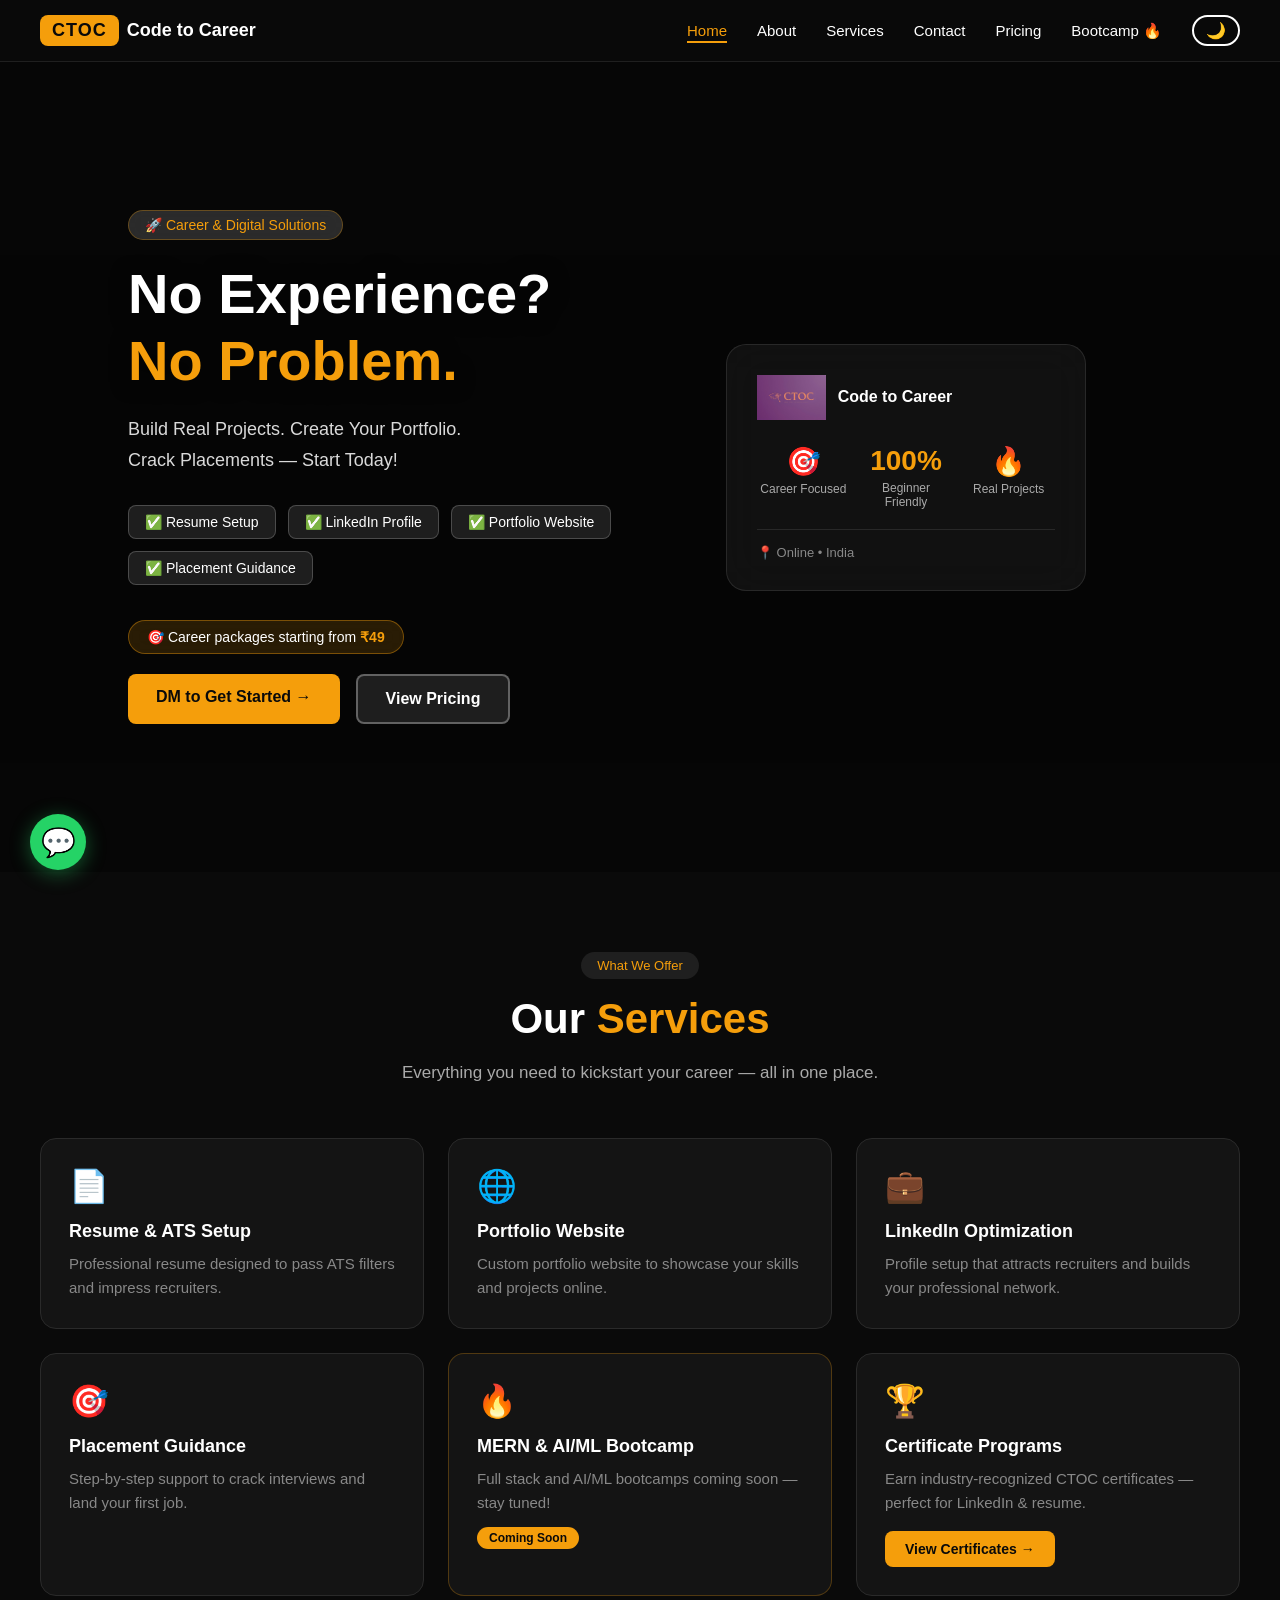
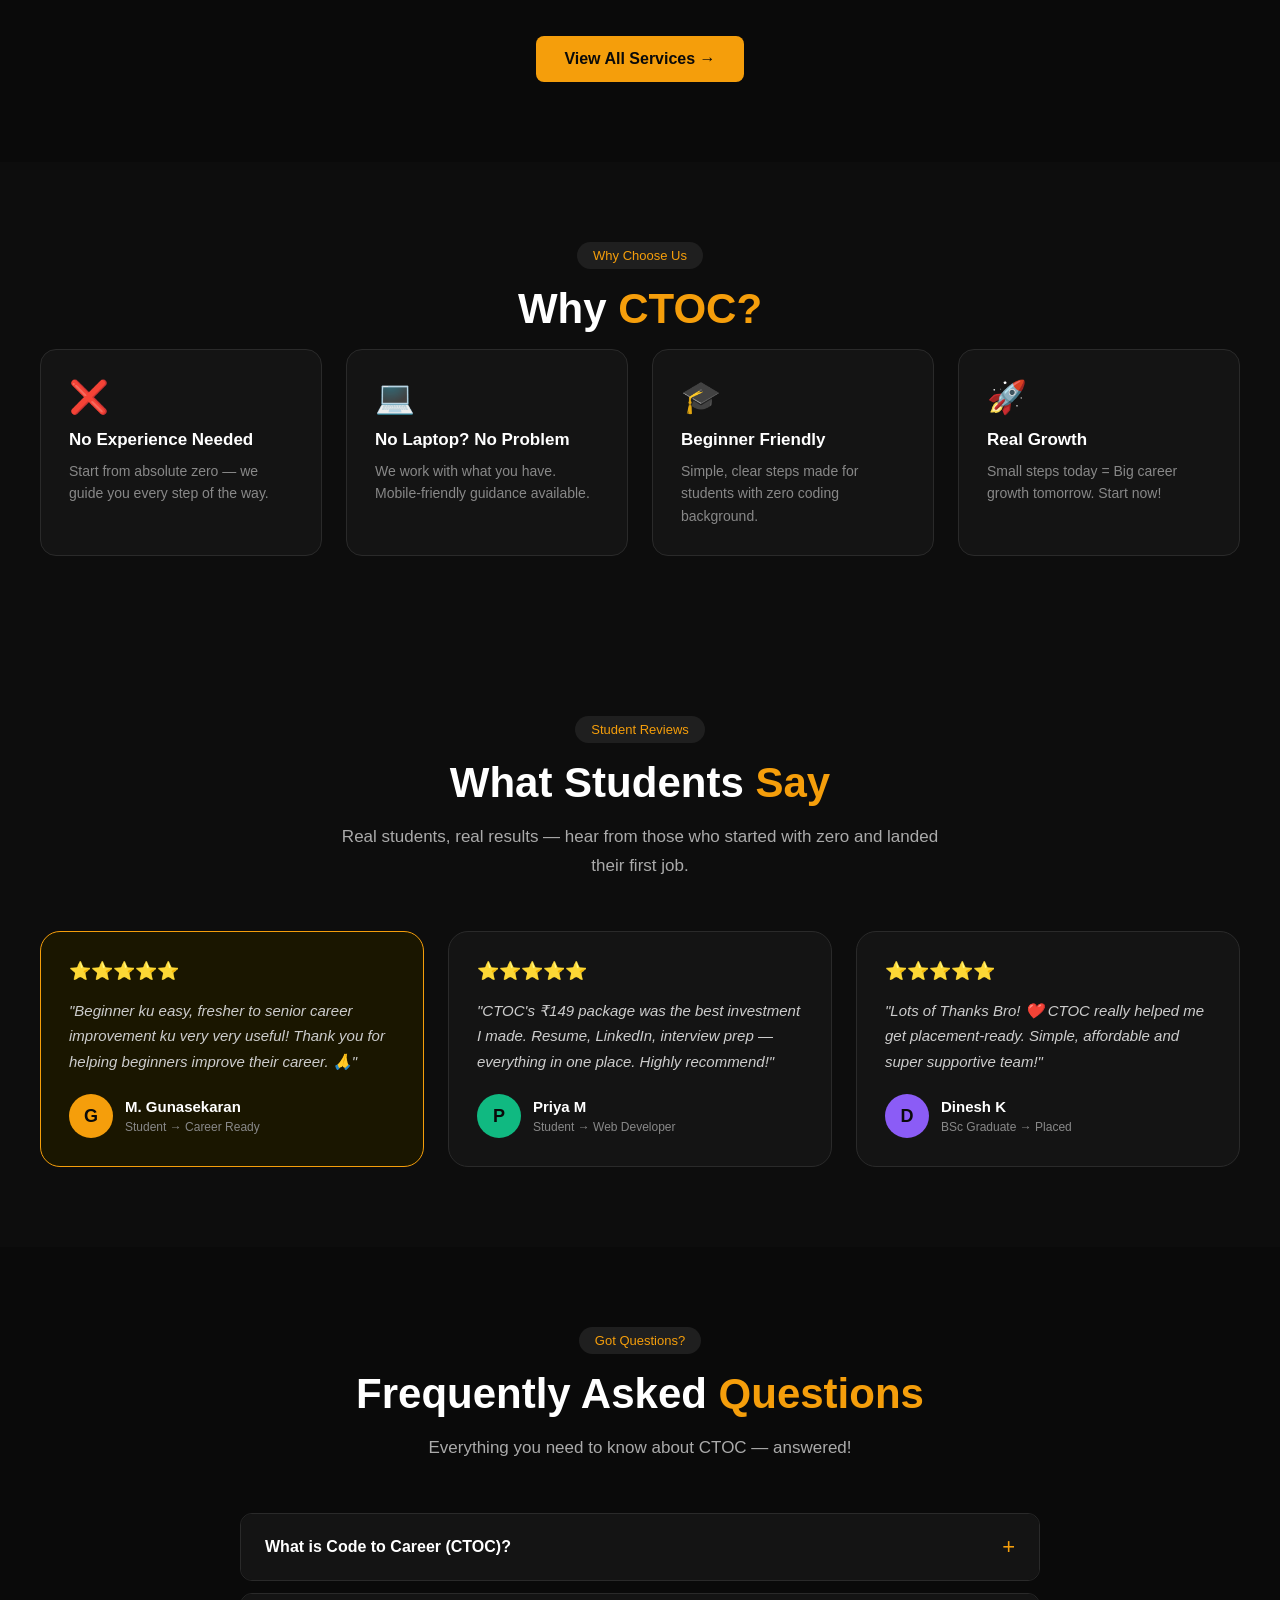
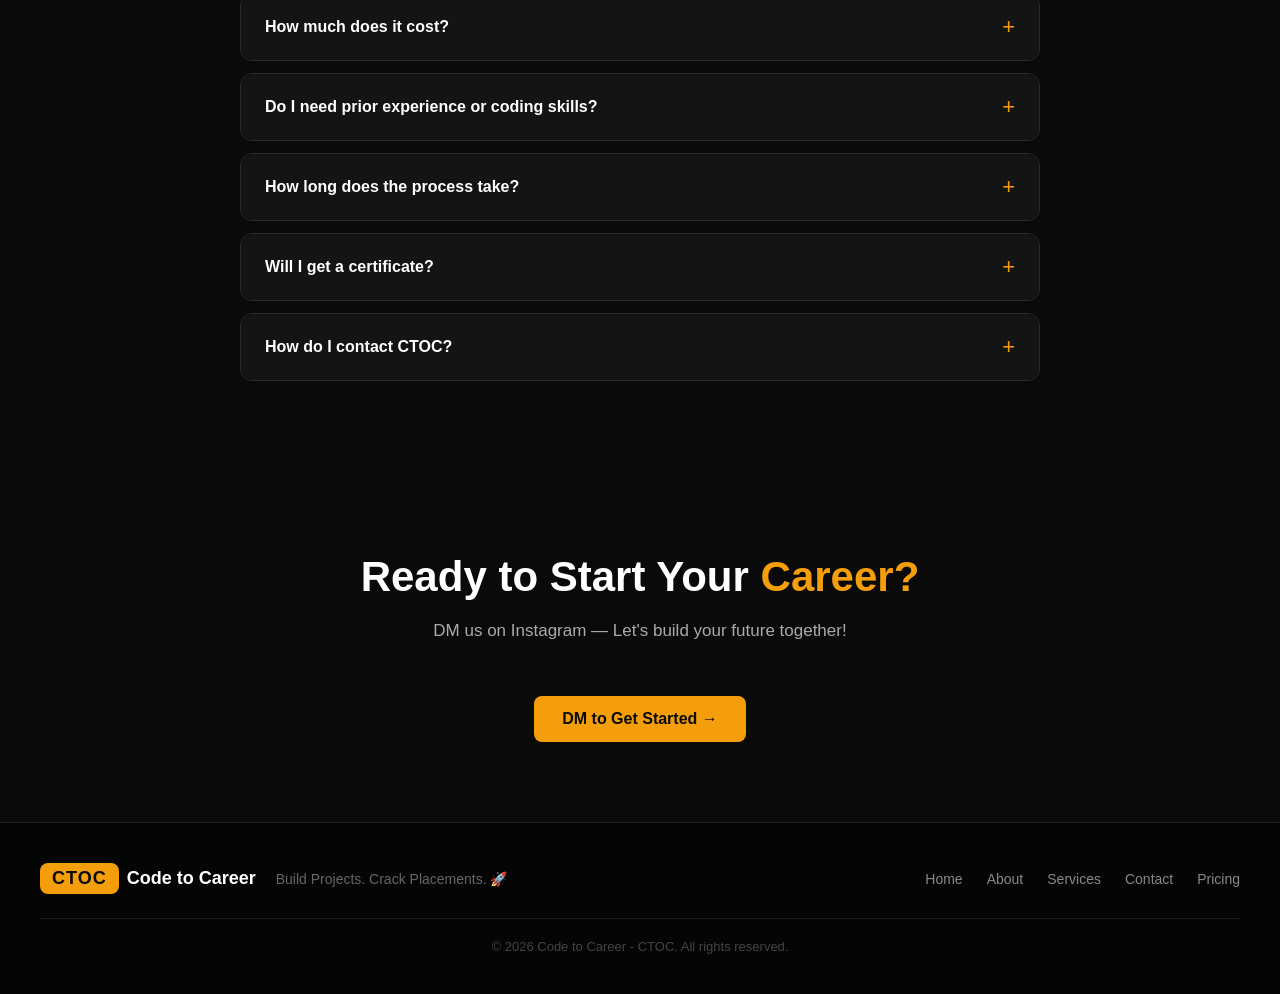
==== commit 279b0ed0: "fixed logo all pages" ====
--- a/index.html
+++ b/index.html
@@ -49,6 +49,7 @@
                 <li><a href="services.html">Services</a></li>
                 <li><a href="contact.html">Contact</a></li>
                 <li><a href="pricing.html">Pricing</a></li>
+                <li><a href="admission.html">Bootcamp 🔥</a></li>
                 <li><button class="toggle-btn" onclick="toggleTheme()">🌙</button></li>
             </ul>
         </div>
@@ -290,6 +291,54 @@
     </section>
 
     <!-- FOOTER -->
+    
+    <!-- BOOTCAMP POPUP -->
+    <div id="bootcampPopup" style="display:none;position:fixed;top:0;left:0;width:100%;height:100%;background:rgba(0,0,0,0.7);z-index:9999;align-items:center;justify-content:center;">
+        <div style="background:#141414;border:2px solid #f59e0b;border-radius:20px;padding:40px 36px;max-width:460px;width:90%;text-align:center;position:relative;animation:fadeUp 0.4s ease;">
+            
+            <!-- Close button -->
+            <button onclick="closePopup()" style="position:absolute;top:16px;right:16px;background:#2a2a2a;border:none;color:#fff;width:32px;height:32px;border-radius:50%;font-size:18px;cursor:pointer;line-height:1;">✕</button>
+            
+            <!-- Badge -->
+            <div style="display:inline-block;background:#f59e0b;color:#0a0a0a;font-size:11px;font-weight:800;letter-spacing:2px;padding:5px 16px;border-radius:50px;margin-bottom:16px;">🚀 ADMISSIONS OPEN</div>
+            
+            <!-- Logo -->
+            <div style="margin-bottom:16px;display:flex;align-items:center;justify-content:center;gap:8px;">
+                <span style="background:#f59e0b;color:#0a0a0a;font-size:18px;font-weight:800;padding:6px 14px;border-radius:8px;">CTOC</span>
+                <span style="color:#fff;font-size:16px;font-weight:600;">Code to Career</span>
+            </div>
+            
+            <h2 style="color:#fff;font-size:24px;font-weight:800;margin-bottom:8px;">MERN Stack <span style="color:#f59e0b;">Bootcamp</span></h2>
+            <p style="color:#888;font-size:14px;margin-bottom:20px;">4 Months · Online · Certificate Included 🏅</p>
+            
+            <!-- Stats -->
+            <div style="display:flex;justify-content:center;gap:24px;margin-bottom:20px;">
+                <div>
+                    <div style="font-size:22px;font-weight:800;color:#f59e0b;">₹499</div>
+                    <div style="font-size:11px;color:#888;">Advance Pay</div>
+                </div>
+                <div style="width:1px;background:#2a2a2a;"></div>
+                <div>
+                    <div style="font-size:22px;font-weight:800;color:#f59e0b;">₹1499</div>
+                    <div style="font-size:11px;color:#888;">Total Only</div>
+                </div>
+                <div style="width:1px;background:#2a2a2a;"></div>
+                <div>
+                    <div style="font-size:22px;font-weight:800;color:#f59e0b;">🏅</div>
+                    <div style="font-size:11px;color:#888;">Certificate</div>
+                </div>
+            </div>
+
+            <!-- Urgency -->
+            <div style="background:#ff445511;border:1px solid #ff445544;border-radius:10px;padding:10px;margin-bottom:20px;">
+                <p style="color:#ff4455;font-size:13px;font-weight:700;">🔴 Limited Seats — Don't Miss Out!</p>
+            </div>
+            
+            <!-- CTA -->
+            <a href="admission.html" style="display:block;background:#f59e0b;color:#0a0a0a;font-size:16px;font-weight:800;padding:14px;border-radius:10px;text-decoration:none;margin-bottom:12px;">Apply Now →</a>
+            <button onclick="closePopup()" style="background:none;border:none;color:#666;font-size:13px;cursor:pointer;text-decoration:underline;">Maybe later</button>
+        </div>
+    </div>
     <footer class="footer">
         <div class="footer-container">
             <div class="footer-left">
@@ -351,5 +400,27 @@
             });
         });
     </script>
+
+    <script>
+        function showPopup() {
+            const popup = document.getElementById('bootcampPopup');
+            if (popup && !sessionStorage.getItem('popupShown')) {
+                popup.style.display = 'flex';
+                sessionStorage.setItem('popupShown', 'true');
+            }
+        }
+
+        function closePopup() {
+            document.getElementById('bootcampPopup').style.display = 'none';
+        }
+
+        // Show popup after 5 seconds
+        setTimeout(showPopup, 5000);
+
+        // Close on background click
+        document.getElementById('bootcampPopup').addEventListener('click', function(e) {
+            if (e.target === this) closePopup();
+        });
+    </script>
 </body>
 </html>
--- a/styles.css
+++ b/styles.css
@@ -799,4 +799,4 @@
     text-decoration: none;
     font-weight: 600;
 }
-.success-link:hover { text-decoration: underline; }+.success-link:hover { text-decoration: underline; } 
